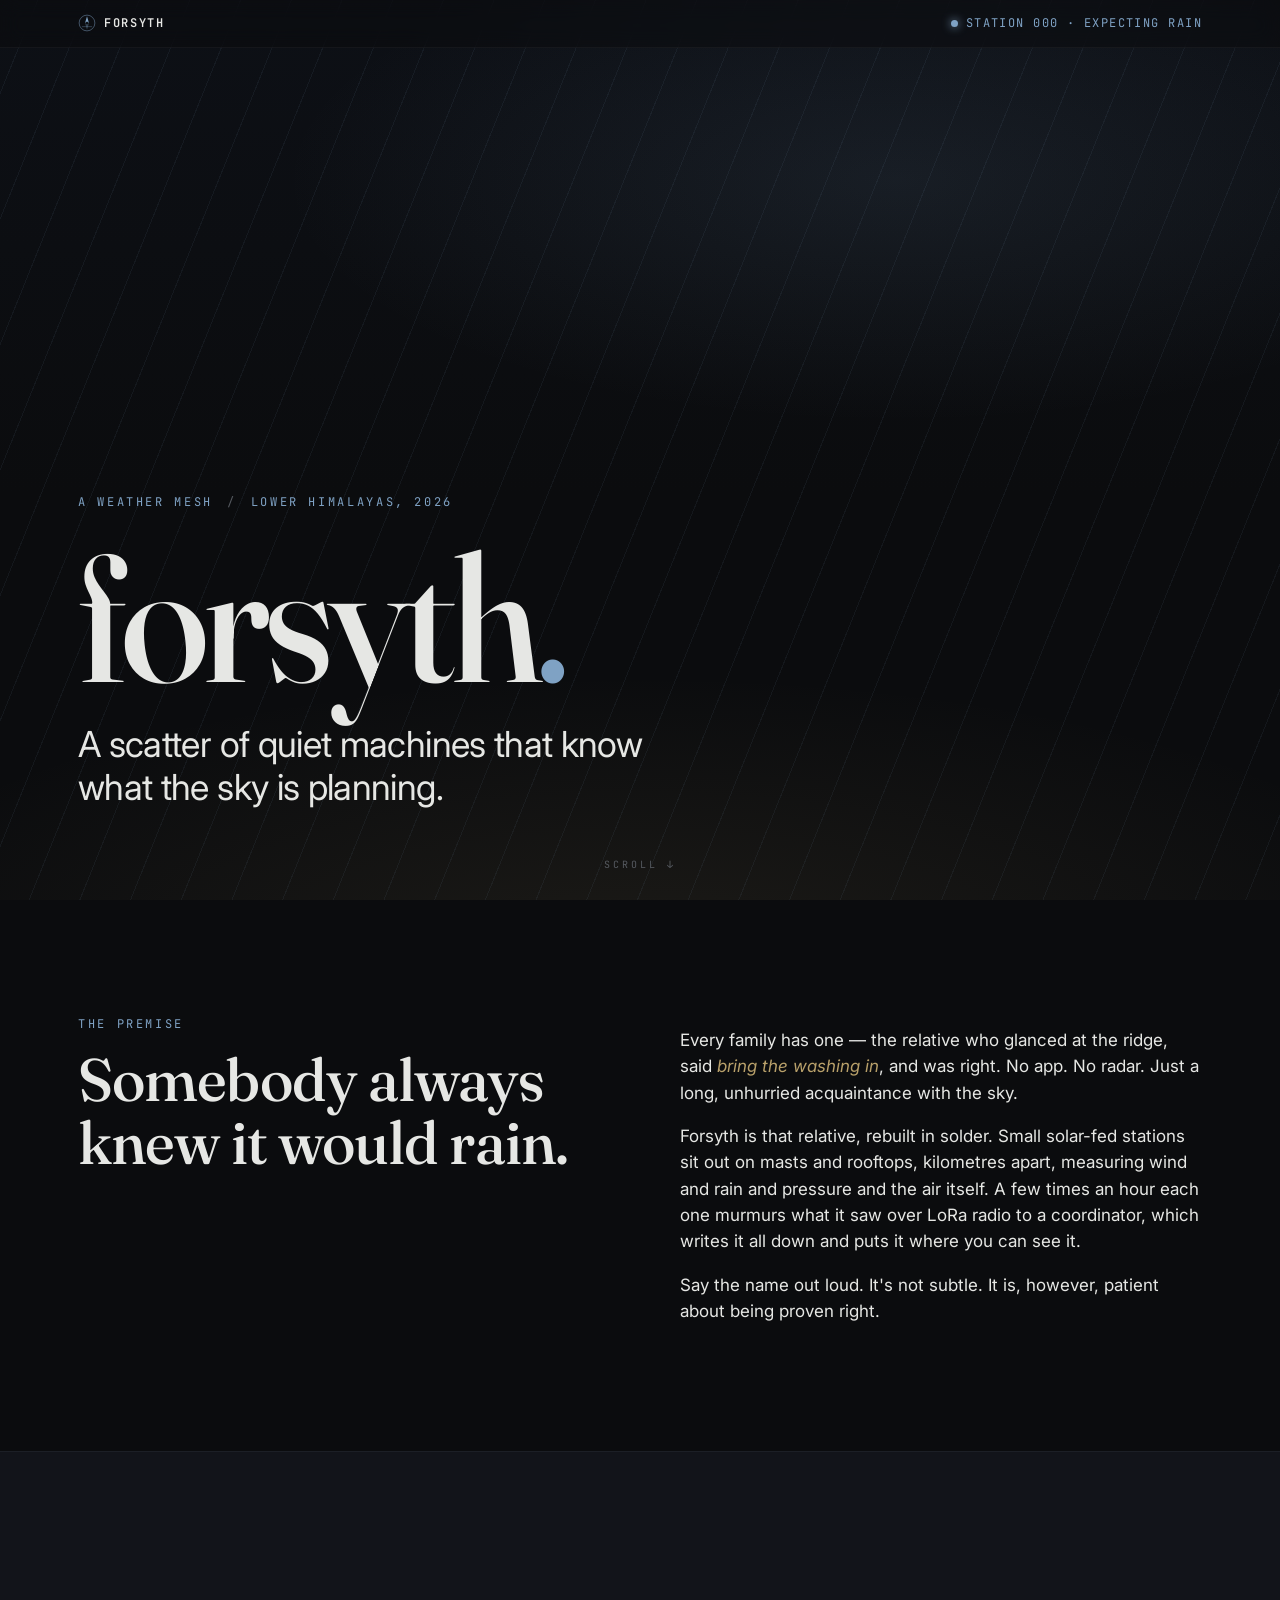
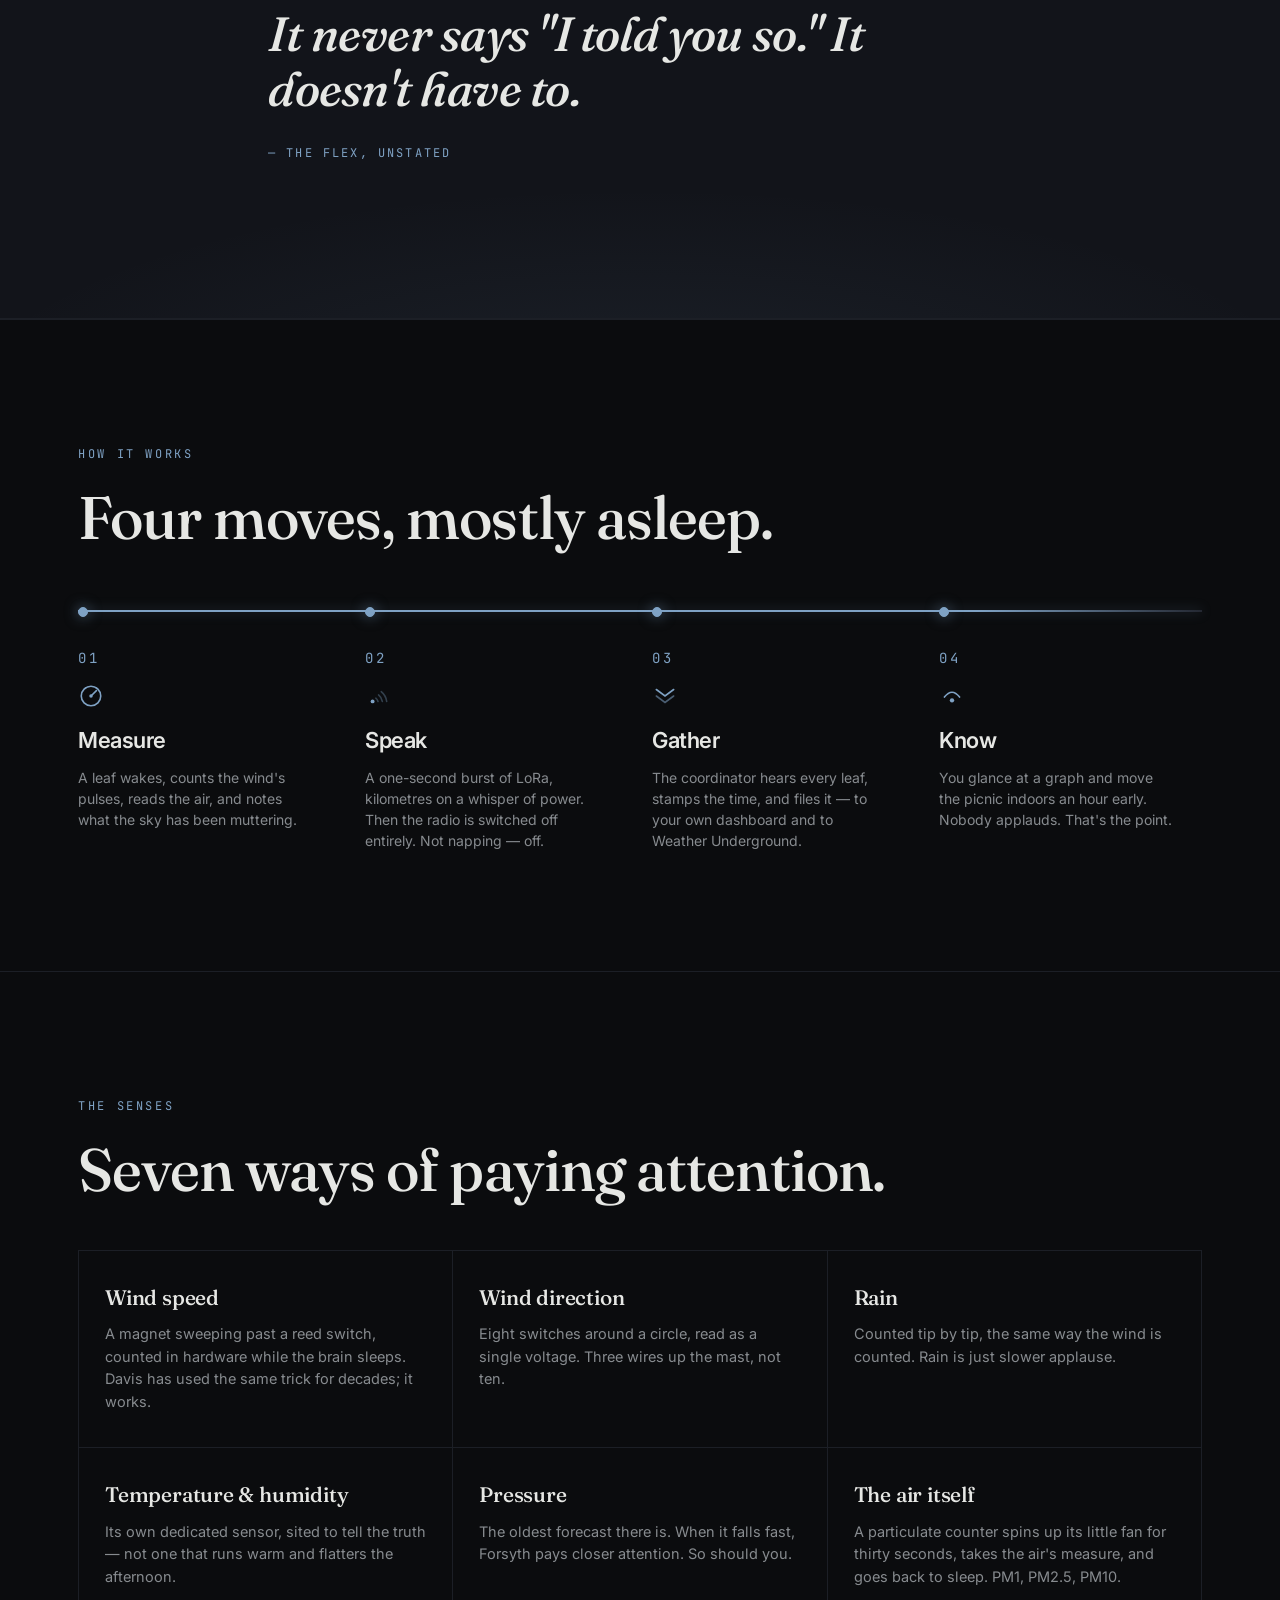
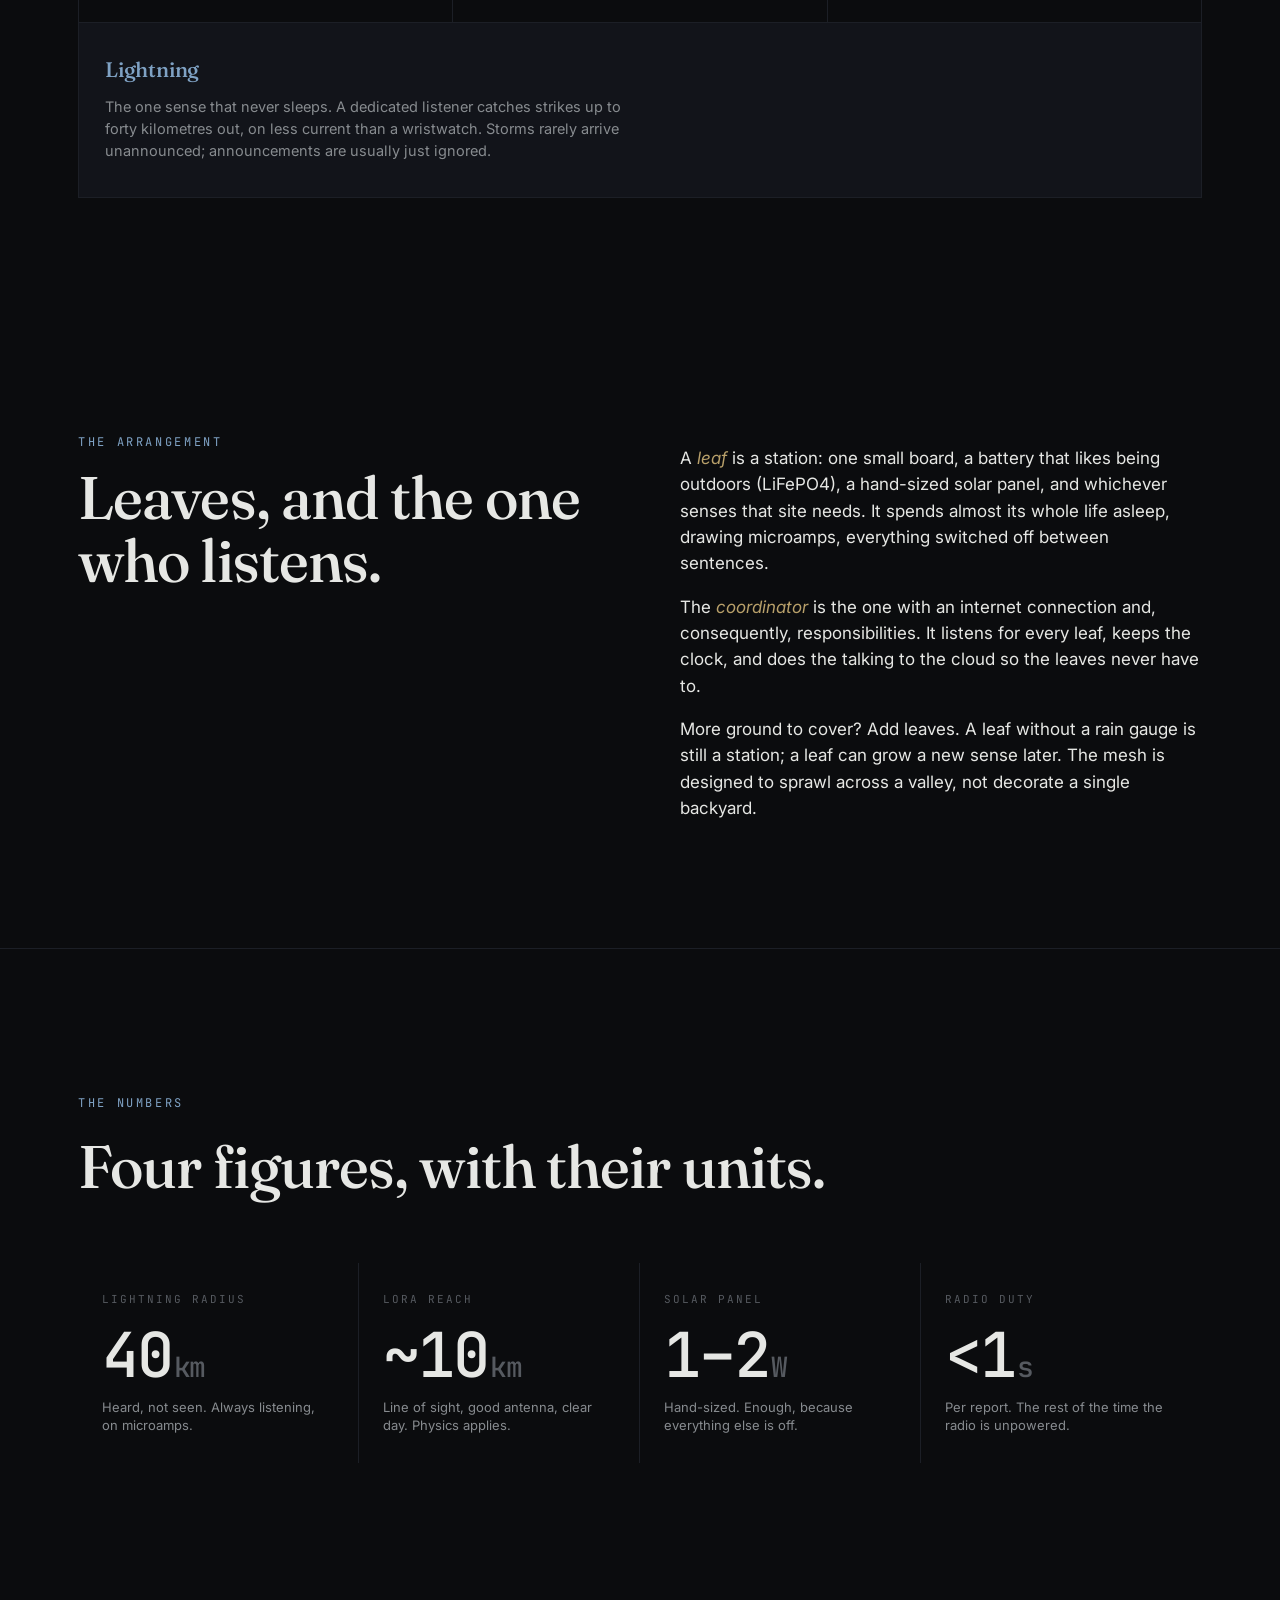
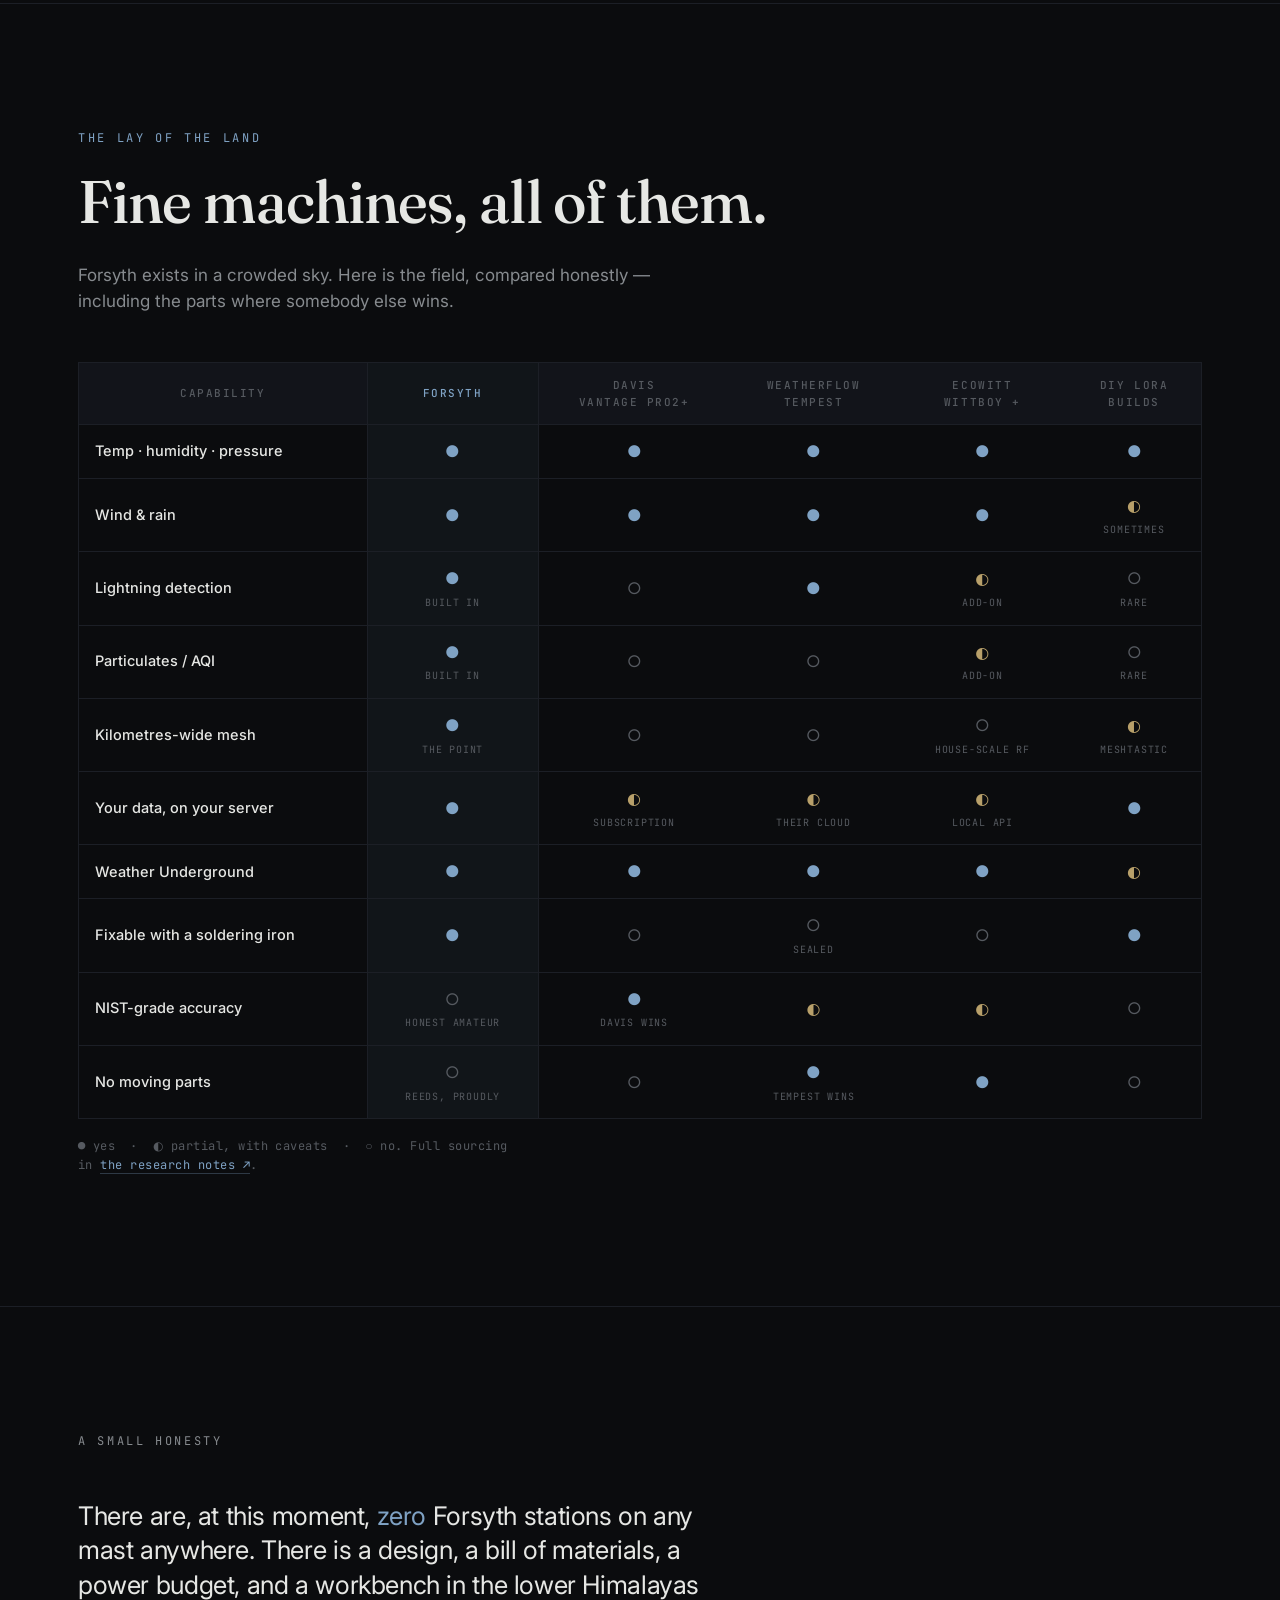
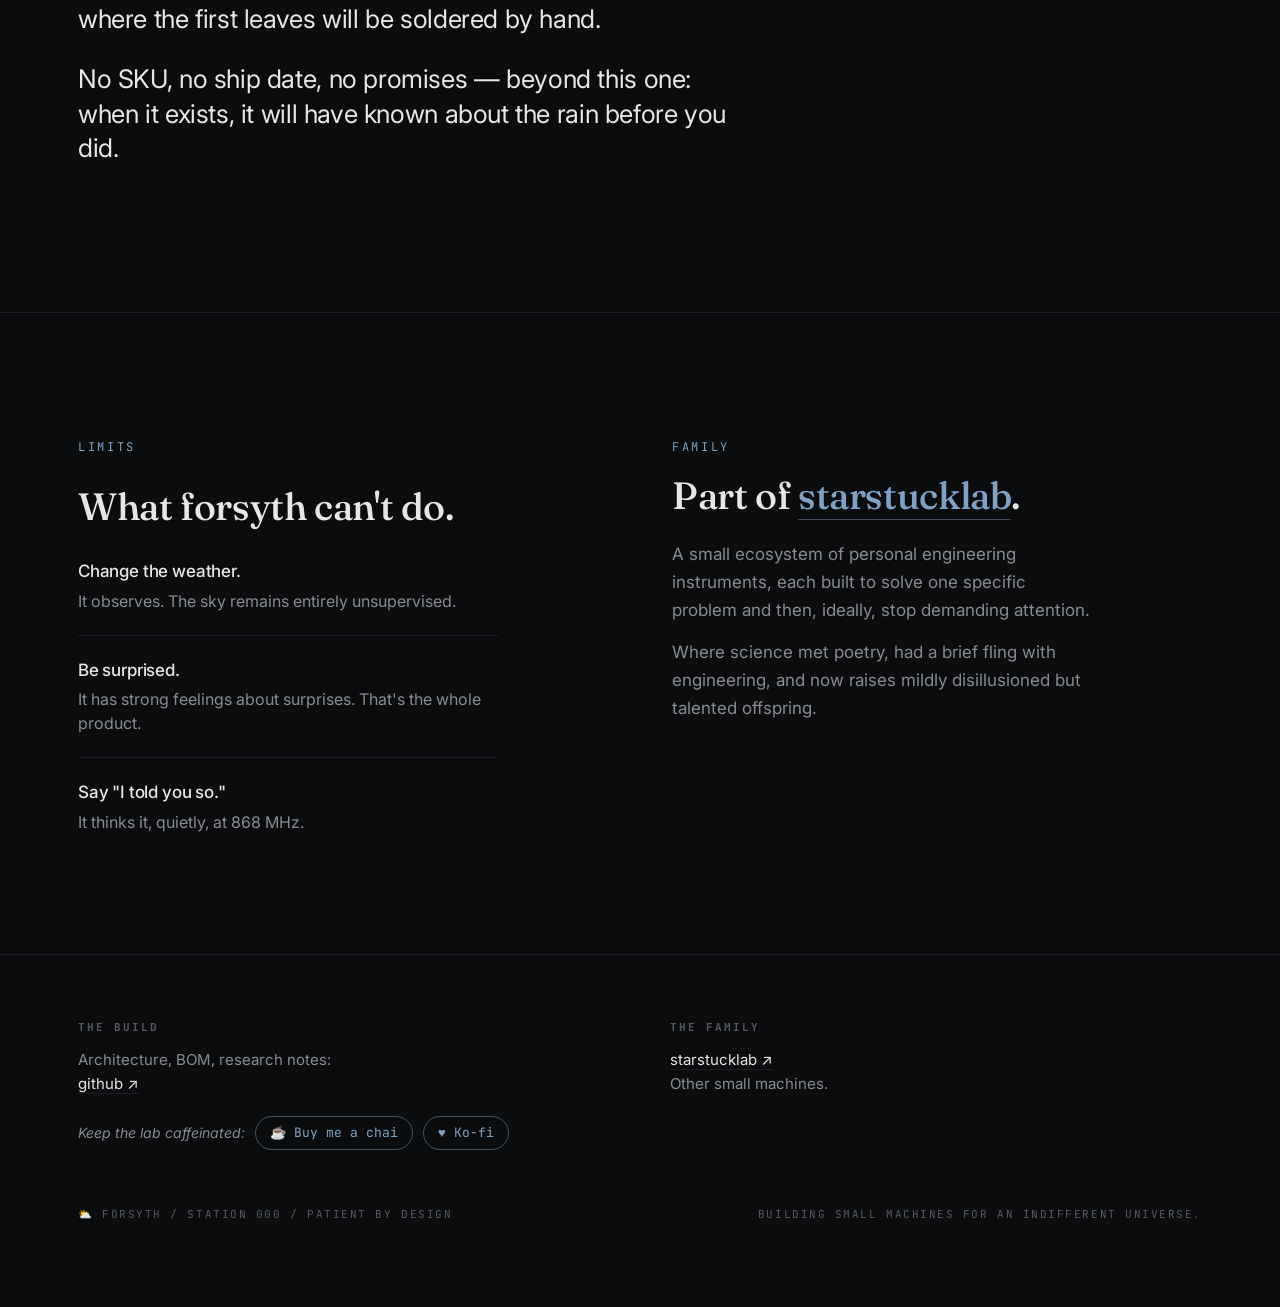
==== site/index.html @ 6b503db5 "Forsyth v0: site, market research, and hardware planning docs - /site: static landing page in the la" ====
<!DOCTYPE html>
<html lang="en">
<head>
  <meta charset="UTF-8" />
  <meta name="viewport" content="width=device-width, initial-scale=1.0" />
  <title>forsyth — it knew it would rain</title>
  <meta name="description" content="A solar-powered mesh of small weather stations — wind, rain, pressure, air, lightning — that talk over LoRa and tell you what the sky is planning. A starstucklab project." />
  <meta property="og:title" content="forsyth" />
  <meta property="og:description" content="A scatter of quiet machines that know what the sky is planning. A starstucklab project." />
  <meta property="og:type" content="website" />
  <meta name="theme-color" content="#0b0c0e" />

  <link rel="preconnect" href="https://fonts.googleapis.com">
  <link rel="preconnect" href="https://fonts.gstatic.com" crossorigin>
  <link href="https://fonts.googleapis.com/css2?family=Fraunces:opsz,wght@9..144,400;9..144,500;9..144,600&family=Inter:wght@400;500;600&family=JetBrains+Mono:wght@400;500&display=swap" rel="stylesheet">
  <link rel="stylesheet" href="assets/kit/tokens.css" />
  <link rel="stylesheet" href="assets/kit/base.css" />
  <link rel="stylesheet" href="styles.css" />
  <link rel="icon" type="image/svg+xml" href="assets/mark.svg" />
</head>
<body>

<!-- ============ TOP BAR ============ -->
<header class="topbar">
  <div class="topbar-inner">
    <a href="#" class="brand">
      <img src="assets/mark.svg" alt="" aria-hidden="true" />
      forsyth
    </a>
    <span class="status">
      <span class="dot"></span>
      <span class="status-text">Station 000 · Expecting rain</span>
    </span>
  </div>
</header>

<div class="page">

<!-- ============ HERO ============ -->
<section class="hero">
  <div class="rain" aria-hidden="true"></div>
  <div class="hero-inner">
    <div class="hero-eyebrow">
      <span>A weather mesh</span>
      <span class="sep">/</span>
      <span>Lower Himalayas, 2026</span>
    </div>
    <h1>forsyth<span class="tail">.</span></h1>
    <p class="hero-tag">A scatter of quiet machines that know what the sky is planning.</p>
  </div>
  <div class="hero-scroll">scroll ↓</div>
</section>


<!-- ============ THE PREMISE ============ -->
<section class="text" id="premise">
  <div class="wrap">
    <div class="cols-two">
      <div>
        <span class="kicker">The premise</span>
        <h2 class="headline">Somebody always knew it would rain.</h2>
      </div>
      <div class="prose">
        <p>
          Every family has one — the relative who glanced at the ridge, said
          <em>bring the washing in</em>, and was right. No app. No radar.
          Just a long, unhurried acquaintance with the sky.
        </p>
        <p>
          Forsyth is that relative, rebuilt in solder. Small solar-fed stations
          sit out on masts and rooftops, kilometres apart, measuring wind and
          rain and pressure and the air itself. A few times an hour each one
          murmurs what it saw over LoRa radio to a coordinator, which writes it
          all down and puts it where you can see it.
        </p>
        <p>
          Say the name out loud. It's not subtle. It is, however, patient
          about being proven right.
        </p>
      </div>
    </div>
  </div>
</section>


<!-- ============ MOOD BAND ============ -->
<section class="band mood">
  <div class="band-inner">
    <p class="band-quote">
      It never says "I told you so." It doesn't have to.
    </p>
    <span class="band-attribution">— the flex, unstated</span>
  </div>
</section>


<!-- ============ HOW IT WORKS ============ -->
<section class="timeline-section">
  <div class="wrap">
    <span class="kicker">How it works</span>
    <h2 class="headline">Four moves, mostly asleep.</h2>

    <div class="timeline" aria-label="How forsyth works, in four steps">
      <div class="timeline-track" aria-hidden="true"></div>
      <ol class="timeline-steps">
        <li class="timeline-step">
          <span class="num">01</span>
          <span class="dot" aria-hidden="true"></span>
          <svg class="step-icon icon-measure" viewBox="0 0 24 24" aria-hidden="true">
            <circle cx="12" cy="12" r="9" fill="none"/>
            <line class="needle" x1="12" y1="12" x2="17" y2="7"/>
            <circle cx="12" cy="12" r="1.6"/>
          </svg>
          <h3>Measure</h3>
          <p>A leaf wakes, counts the wind's pulses, reads the air, and notes what the sky has been muttering.</p>
        </li>
        <li class="timeline-step">
          <span class="num">02</span>
          <span class="dot" aria-hidden="true"></span>
          <svg class="step-icon icon-speak" viewBox="0 0 24 24" aria-hidden="true">
            <circle cx="7" cy="17" r="1.8"/>
            <path class="wave" d="M10 14 A6 6 0 0 1 12 17" fill="none"/>
            <path class="wave" d="M12.5 11 A10 10 0 0 1 16 17" fill="none"/>
            <path class="wave" d="M15 8 A14 14 0 0 1 20 17" fill="none"/>
          </svg>
          <h3>Speak</h3>
          <p>A one-second burst of LoRa, kilometres on a whisper of power. Then the radio is switched off entirely. Not napping — off.</p>
        </li>
        <li class="timeline-step">
          <span class="num">03</span>
          <span class="dot" aria-hidden="true"></span>
          <svg class="step-icon icon-gather" viewBox="0 0 24 24" aria-hidden="true">
            <path d="M4 6 L12 12 L20 6" fill="none"/>
            <path d="M4 12 L12 18 L20 12" fill="none" opacity="0.55"/>
          </svg>
          <h3>Gather</h3>
          <p>The coordinator hears every leaf, stamps the time, and files it — to your own dashboard and to Weather&nbsp;Underground.</p>
        </li>
        <li class="timeline-step">
          <span class="num">04</span>
          <span class="dot" aria-hidden="true"></span>
          <svg class="step-icon icon-know" viewBox="0 0 24 24" aria-hidden="true">
            <path d="M5 13 Q12 4 19 13" fill="none"/>
            <circle cx="12" cy="16" r="2"/>
          </svg>
          <h3>Know</h3>
          <p>You glance at a graph and move the picnic indoors an hour early. Nobody applauds. That's the point.</p>
        </li>
      </ol>
    </div>
  </div>
</section>


<!-- ============ THE SENSES ============ -->
<section class="senses">
  <div class="wrap">
    <span class="kicker">The senses</span>
    <h2 class="headline">Seven ways of paying attention.</h2>
    <ul class="senses-grid">
      <li>
        <h3>Wind speed</h3>
        <p>A magnet sweeping past a reed switch, counted in hardware while the brain sleeps. Davis has used the same trick for decades; it works.</p>
      </li>
      <li>
        <h3>Wind direction</h3>
        <p>Eight switches around a circle, read as a single voltage. Three wires up the mast, not ten.</p>
      </li>
      <li>
        <h3>Rain</h3>
        <p>Counted tip by tip, the same way the wind is counted. Rain is just slower applause.</p>
      </li>
      <li>
        <h3>Temperature &amp; humidity</h3>
        <p>Its own dedicated sensor, sited to tell the truth — not one that runs warm and flatters the afternoon.</p>
      </li>
      <li>
        <h3>Pressure</h3>
        <p>The oldest forecast there is. When it falls fast, Forsyth pays closer attention. So should you.</p>
      </li>
      <li>
        <h3>The air itself</h3>
        <p>A particulate counter spins up its little fan for thirty seconds, takes the air's measure, and goes back to sleep. PM1, PM2.5, PM10.</p>
      </li>
      <li class="wide">
        <h3>Lightning</h3>
        <p>The one sense that never sleeps. A dedicated listener catches strikes up to forty kilometres out, on less current than a wristwatch. Storms rarely arrive unannounced; announcements are usually just ignored.</p>
      </li>
    </ul>
  </div>
</section>


<!-- ============ THE ARRANGEMENT ============ -->
<section class="text arrangement">
  <div class="wrap">
    <div class="cols-two">
      <div>
        <span class="kicker">The arrangement</span>
        <h2 class="headline">Leaves, and the one who listens.</h2>
      </div>
      <div class="prose">
        <p>
          A <em>leaf</em> is a station: one small board, a battery that likes
          being outdoors (LiFePO4), a hand-sized solar panel, and whichever
          senses that site needs. It spends almost its whole life asleep,
          drawing microamps, everything switched off between sentences.
        </p>
        <p>
          The <em>coordinator</em> is the one with an internet connection and,
          consequently, responsibilities. It listens for every leaf, keeps the
          clock, and does the talking to the cloud so the leaves never have to.
        </p>
        <p>
          More ground to cover? Add leaves. A leaf without a rain gauge is
          still a station; a leaf can grow a new sense later. The mesh is
          designed to sprawl across a valley, not decorate a single backyard.
        </p>
      </div>
    </div>
  </div>
</section>


<!-- ============ THE NUMBERS ============ -->
<section class="numbers">
  <div class="wrap">
    <span class="kicker">The numbers</span>
    <h2 class="headline" style="margin-bottom:64px;">Four figures, with their units.</h2>
    <div class="numbers-grid">
      <div>
        <div class="label">Lightning radius</div>
        <div class="big">40<span class="u">km</span></div>
        <div class="sub">Heard, not seen. Always listening, on microamps.</div>
      </div>
      <div>
        <div class="label">LoRa reach</div>
        <div class="big">~10<span class="u">km</span></div>
        <div class="sub">Line of sight, good antenna, clear day. Physics applies.</div>
      </div>
      <div>
        <div class="label">Solar panel</div>
        <div class="big">1–2<span class="u">W</span></div>
        <div class="sub">Hand-sized. Enough, because everything else is off.</div>
      </div>
      <div>
        <div class="label">Radio duty</div>
        <div class="big">&lt;1<span class="u">s</span></div>
        <div class="sub">Per report. The rest of the time the radio is unpowered.</div>
      </div>
    </div>
  </div>
</section>


<!-- ============ THE LAY OF THE LAND ============ -->
<section class="compare">
  <div class="wrap">
    <span class="kicker">The lay of the land</span>
    <h2 class="headline">Fine machines, all of them.</h2>
    <p class="compare-lead">
      Forsyth exists in a crowded sky. Here is the field, compared honestly —
      including the parts where somebody else wins.
    </p>
    <div class="table-scroll">
      <table class="compare-table">
        <thead>
          <tr>
            <th scope="col">Capability</th>
            <th scope="col" class="us">Forsyth</th>
            <th scope="col">Davis<br>Vantage&nbsp;Pro2+</th>
            <th scope="col">WeatherFlow<br>Tempest</th>
            <th scope="col">Ecowitt<br>Wittboy&nbsp;+</th>
            <th scope="col">DIY LoRa<br>builds</th>
          </tr>
        </thead>
        <tbody>
          <tr>
            <th scope="row">Temp · humidity · pressure</th>
            <td class="us"><span class="y">●</span></td>
            <td><span class="y">●</span></td>
            <td><span class="y">●</span></td>
            <td><span class="y">●</span></td>
            <td><span class="y">●</span></td>
          </tr>
          <tr>
            <th scope="row">Wind &amp; rain</th>
            <td class="us"><span class="y">●</span></td>
            <td><span class="y">●</span></td>
            <td><span class="y">●</span></td>
            <td><span class="y">●</span></td>
            <td><span class="m">◐</span><span class="note">sometimes</span></td>
          </tr>
          <tr>
            <th scope="row">Lightning detection</th>
            <td class="us"><span class="y">●</span><span class="note">built in</span></td>
            <td><span class="n">○</span></td>
            <td><span class="y">●</span></td>
            <td><span class="m">◐</span><span class="note">add-on</span></td>
            <td><span class="n">○</span><span class="note">rare</span></td>
          </tr>
          <tr>
            <th scope="row">Particulates / AQI</th>
            <td class="us"><span class="y">●</span><span class="note">built in</span></td>
            <td><span class="n">○</span></td>
            <td><span class="n">○</span></td>
            <td><span class="m">◐</span><span class="note">add-on</span></td>
            <td><span class="n">○</span><span class="note">rare</span></td>
          </tr>
          <tr>
            <th scope="row">Kilometres-wide mesh</th>
            <td class="us"><span class="y">●</span><span class="note">the point</span></td>
            <td><span class="n">○</span></td>
            <td><span class="n">○</span></td>
            <td><span class="n">○</span><span class="note">house-scale RF</span></td>
            <td><span class="m">◐</span><span class="note">Meshtastic</span></td>
          </tr>
          <tr>
            <th scope="row">Your data, on your server</th>
            <td class="us"><span class="y">●</span></td>
            <td><span class="m">◐</span><span class="note">subscription</span></td>
            <td><span class="m">◐</span><span class="note">their cloud</span></td>
            <td><span class="m">◐</span><span class="note">local API</span></td>
            <td><span class="y">●</span></td>
          </tr>
          <tr>
            <th scope="row">Weather Underground</th>
            <td class="us"><span class="y">●</span></td>
            <td><span class="y">●</span></td>
            <td><span class="y">●</span></td>
            <td><span class="y">●</span></td>
            <td><span class="m">◐</span></td>
          </tr>
          <tr>
            <th scope="row">Fixable with a soldering iron</th>
            <td class="us"><span class="y">●</span></td>
            <td><span class="n">○</span></td>
            <td><span class="n">○</span><span class="note">sealed</span></td>
            <td><span class="n">○</span></td>
            <td><span class="y">●</span></td>
          </tr>
          <tr>
            <th scope="row">NIST-grade accuracy</th>
            <td class="us"><span class="n">○</span><span class="note">honest amateur</span></td>
            <td><span class="y">●</span><span class="note">Davis wins</span></td>
            <td><span class="m">◐</span></td>
            <td><span class="m">◐</span></td>
            <td><span class="n">○</span></td>
          </tr>
          <tr>
            <th scope="row">No moving parts</th>
            <td class="us"><span class="n">○</span><span class="note">reeds, proudly</span></td>
            <td><span class="n">○</span></td>
            <td><span class="y">●</span><span class="note">Tempest wins</span></td>
            <td><span class="y">●</span></td>
            <td><span class="n">○</span></td>
          </tr>
        </tbody>
      </table>
    </div>
    <p class="compare-key">● yes &nbsp;·&nbsp; ◐ partial, with caveats &nbsp;·&nbsp; ○ no.
      Full sourcing in <a href="https://github.com/m-anish/forsyth/blob/main/research/competitive-landscape.md">the research notes ↗</a>.</p>
  </div>
</section>


<!-- ============ A SMALL HONESTY ============ -->
<section class="honesty">
  <div class="wrap">
    <span class="kicker">A small honesty</span>
    <div class="prose">
      <p>
        There are, at this moment, <em>zero</em> Forsyth stations on any mast
        anywhere. There is a design, a bill of materials, a power budget, and
        a workbench in the lower Himalayas where the first leaves will be
        soldered by hand.
      </p>
      <p>
        No SKU, no ship date, no promises — beyond this one: when it exists,
        it will have known about the rain before you did.
      </p>
    </div>
  </div>
</section>


<!-- ============ LIMITS + FAMILY ============ -->
<section class="provenance">
  <div class="wrap">
    <div class="cols-two">
      <div>
        <span class="kicker">Limits</span>
        <h2>What forsyth can't do.</h2>
        <ul class="cant-list">
          <li>
            <strong>Change the weather.</strong>
            It observes. The sky remains entirely unsupervised.
          </li>
          <li>
            <strong>Be surprised.</strong>
            It has strong feelings about surprises. That's the whole product.
          </li>
          <li>
            <strong>Say "I told you so."</strong>
            It thinks it, quietly, at 868&nbsp;MHz.
          </li>
        </ul>
      </div>
      <div class="sl-family">
        <span class="sl-kicker">Family</span>
        <h2>Part of <a class="sl-link" href="https://starstucklab.com">starstucklab</a>.</h2>
        <p>A small ecosystem of personal engineering instruments, each built to solve one specific problem and then, ideally, stop demanding attention.</p>
        <p>Where science met poetry, had a brief fling with engineering, and now raises mildly disillusioned but talented offspring.</p>
      </div>
    </div>
  </div>
</section>


<!-- ============ FOOTER ============ -->
<footer class="sl-footer">
  <div class="sl-wrap">
    <div class="sl-footer-cols">
      <div>
        <h4>The build</h4>
        <p>Architecture, BOM, research notes:<br><a href="https://github.com/m-anish/forsyth">github&nbsp;↗</a></p>
      </div>
      <div>
        <h4>The family</h4>
        <p><a href="https://starstucklab.com">starstucklab&nbsp;↗</a><br>Other small machines.</p>
      </div>
    </div>
    <div class="sl-support">
      <span class="sl-support-note">Keep the lab caffeinated:</span>
      <a href="https://buymeachai.ezee.li/anishmg" target="_blank" rel="noopener">☕ Buy me a chai</a>
      <a href="https://ko-fi.com/P5P7BMO10" target="_blank" rel="noopener">♥ Ko-fi</a>
    </div>
    <div class="sl-signoff">
      <span>⛅ Forsyth / Station 000 / Patient by design</span>
      <span>Building small machines for an indifferent universe.</span>
    </div>
  </div>
</footer>

</div><!-- /.page -->

<script>
(function() {
  'use strict';
  // timeline: light up sequentially when in view (same pattern as jigawatt)
  const tlObs = new IntersectionObserver(function(entries) {
    entries.forEach(function(e) {
      if (e.isIntersecting) {
        e.target.classList.add('in-view');
        tlObs.unobserve(e.target);
      }
    });
  }, { threshold: 0.5 });
  document.querySelectorAll('.timeline').forEach(function(el) { tlObs.observe(el); });

  // status line: a slow rotation of quiet observations
  const status = document.querySelector('.status-text');
  if (!status) return;
  const moods = [
    'Station 000 · Expecting rain',
    'Station 000 · Pressure falling',
    'Station 000 · Smelling ozone',
    'Station 000 · Unhurried',
    'Station 000 · Right again'
  ];
  let i = 0;
  setInterval(function() {
    i = (i + 1) % moods.length;
    status.textContent = moods[i];
  }, 9000);
})();
</script>

</body>
</html>
---- site/assets/kit/tokens.css ----
/* ==========================================================================
   STARSTUCK LAB KIT — THEME TOKEN CONTRACT (defaults)
   --------------------------------------------------------------------------
   The ~12 variables every spoke may override. base.css consumes ONLY these
   tokens — never raw colors or font names. A spoke sets its own values in its
   stylesheet (loaded AFTER this file), and base.css picks them up.

   These defaults are the neutral "lab" look (starlight gold on near-black), so
   an un-themed spoke still reads as Starstuck Lab.
   ========================================================================== */
:root {
  /* ── Surfaces ── */
  --sl-bg:        #0b0b0d;   /* page background */
  --sl-surface:   #131316;   /* elevated surface / card */
  --sl-border:    #1f1f23;   /* subtle rule / border */

  /* ── Text ── */
  --sl-text:      #e8e6e1;   /* primary body text */
  --sl-text-dim:  #8a8780;   /* secondary */
  --sl-text-mute: #5a5854;   /* tertiary / labels */

  /* ── Accents ── */
  --sl-accent:    #c9b97a;   /* primary — links, kickers, active */
  --sl-accent-2:  #6ec1e4;   /* secondary — occasional UI */

  /* ── Type ── */
  --sl-font-display: 'Playfair Display', Georgia, 'Times New Roman', serif;
  --sl-font-body:    system-ui, -apple-system, 'Segoe UI', sans-serif;
  --sl-font-mono:    'JetBrains Mono', ui-monospace, Menlo, monospace;

  /* ── Layout ── */
  --sl-maxw:      1180px;    /* container max-width */
}
---- site/assets/kit/base.css ----
/* ==========================================================================
   STARSTUCK LAB KIT — SHARED PRIMITIVES + PARTIALS
   --------------------------------------------------------------------------
   Consumes the --sl-* token contract (see tokens.css). Never hardcodes brand
   colors or fonts; every value resolves through a token (with a safe fallback).

   Phase 1 scope — the high-value / low-risk shared pieces only:
     · .sl-wrap     container
     · .sl-kicker   eyebrow/label
     · .sl-link     accent link
     · .sl-family   "Part of starstucklab" band
     · .sl-footer   build + family columns + signoff

   Per-spoke identity (hero, topbar, band quote, motion gimmicks) is
   intentionally NOT here — keep that in each spoke's own stylesheet.
   ========================================================================== */

/* ── Container ── */
.sl-wrap {
  width: 100%;
  max-width: var(--sl-maxw, 1180px);
  margin-inline: auto;
  padding-inline: 28px;
}

/* ── Eyebrow / kicker — mono, accent, wide tracking ── */
.sl-kicker {
  display: inline-block;
  font-family: var(--sl-font-mono, ui-monospace, Menlo, monospace);
  font-size: 12px;
  letter-spacing: 0.22em;
  text-transform: uppercase;
  color: var(--sl-accent, #c9b97a);
  margin: 0 0 18px;
}

/* ── Accent link ── */
.sl-link {
  color: var(--sl-accent, #c9b97a);
  text-decoration: none;
  border-bottom: 1px solid color-mix(in srgb, var(--sl-accent, #c9b97a) 40%, transparent);
  transition: border-color 0.2s ease, color 0.2s ease;
}
.sl-link:hover { border-bottom-color: var(--sl-accent, #c9b97a); }

/* ── Family band: "Part of starstucklab" ── */
.sl-family h2,
.sl-family h3 {
  font-family: var(--sl-font-display, Georgia, serif);
  font-weight: 600;
  font-size: clamp(26px, 3.4vw, 38px);
  line-height: 1.15;
  color: var(--sl-text, #e8e6e1);
  margin: 0 0 18px;
}
.sl-family p {
  font-family: var(--sl-font-body, system-ui, sans-serif);
  font-size: 17px;
  line-height: 1.65;
  color: var(--sl-text-dim, #8a8780);
  margin: 0 0 14px;
  max-width: 46ch;
}

/* ── Footer: build + family columns + signoff ── */
.sl-footer {
  border-top: 1px solid var(--sl-border, #1f1f23);
  padding: 64px 0 84px;
}
.sl-footer-cols {
  display: grid;
  grid-template-columns: repeat(2, 1fr);
  gap: 60px;
}
.sl-footer h4 {
  font-family: var(--sl-font-mono, ui-monospace, Menlo, monospace);
  font-size: 11px;
  letter-spacing: 0.18em;
  text-transform: uppercase;
  color: var(--sl-text-mute, #5a5854);
  margin: 0 0 12px;
}
.sl-footer p {
  font-family: var(--sl-font-body, system-ui, sans-serif);
  font-size: 15px;
  line-height: 1.6;
  color: var(--sl-text-dim, #8a8780);
  margin: 0;
}
.sl-footer a {
  color: var(--sl-text, #e8e6e1);
  text-decoration: none;
  border-bottom: 1px solid var(--sl-border, #1f1f23);
  transition: border-color 0.2s ease, color 0.2s ease;
}
.sl-footer a:hover {
  border-bottom-color: var(--sl-accent, #c9b97a);
  color: var(--sl-accent, #c9b97a);
}

.sl-signoff {
  display: flex;
  justify-content: space-between;
  flex-wrap: wrap;
  gap: 12px;
  margin-top: 56px;
  font-family: var(--sl-font-mono, ui-monospace, Menlo, monospace);
  font-size: 11px;
  letter-spacing: 0.14em;
  text-transform: uppercase;
  color: var(--sl-text-mute, #5a5854);
}

@media (max-width: 800px) {
  .sl-footer-cols { grid-template-columns: 1fr; gap: 36px; }
}

/* ── Support / donate ── house-styled pills, tinted with the spoke's accent ── */
.sl-support {
  display: flex;
  align-items: center;
  flex-wrap: wrap;
  gap: 10px;
  margin: var(--space-5, 1.25rem) 0;
}

.sl-support-note {
  font-family: var(--sl-font-body, system-ui, sans-serif);
  font-size: 14px;
  font-style: italic;
  color: var(--sl-text-dim, #8a8780);
}

.sl-support a {
  display: inline-flex;
  align-items: center;
  gap: 5px;
  padding: 6px 14px;
  border: 1px solid color-mix(in srgb, var(--sl-accent, #c9b97a) 45%, transparent);
  border-radius: 9999px;
  font-family: var(--sl-font-mono, ui-monospace, Menlo, monospace);
  font-size: 13px;
  color: var(--sl-accent, #c9b97a);
  text-decoration: none;
  transition: background 0.18s ease, color 0.18s ease, border-color 0.18s ease;
}

.sl-support a:hover {
  background: var(--sl-accent, #c9b97a);
  color: #0c0c0e;
  border-color: var(--sl-accent, #c9b97a);
}
---- site/styles.css ----
/* Starstuck Lab kit — forsyth theme overrides */
:root {
  --sl-bg:        #0b0c0e;
  --sl-surface:   #12141a;
  --sl-border:    #1c1f26;
  --sl-text:      #e6e7e4;
  --sl-text-dim:  #878b8f;
  --sl-text-mute: #565a60;
  --sl-accent:    #7fa2c4;
  --sl-accent-2:  #b8a06a;
  --sl-font-display: 'Fraunces', Georgia, 'Times New Roman', serif;
  --sl-font-body:    'Inter', system-ui, -apple-system, sans-serif;
  --sl-font-mono:    'JetBrains Mono', ui-monospace, Menlo, monospace;
  --sl-maxw:      1180px;
}

/* ============================================================
   forsyth / station 000
   marketing site — barometer brass meets rain on a tin roof
   ============================================================ */

:root {
  --bg:        #0b0c0e;
  --bg-elev:   #12141a;
  --bg-card:   #14171d;
  --text:      #e6e7e4;
  --text-dim:  #878b8f;
  --text-mute: #565a60;
  --accent:    #7fa2c4;   /* rain-slate blue */
  --accent-2:  #b8a06a;   /* old barometer brass */
  --border:    #242832;
  --border-2:  #1c1f26;

  --mono: 'JetBrains Mono', 'SFMono-Regular', ui-monospace, Menlo, monospace;
  --sans: 'Inter', -apple-system, BlinkMacSystemFont, 'Segoe UI', system-ui, sans-serif;
  --serif: 'Fraunces', Georgia, 'Times New Roman', serif;

  --maxw: 1180px;
}

* { box-sizing: border-box; }

html, body {
  margin: 0;
  padding: 0;
  background: var(--bg);
  color: var(--text);
  font-family: var(--sans);
  font-size: 16px;
  line-height: 1.55;
  -webkit-font-smoothing: antialiased;
  -moz-osx-font-smoothing: grayscale;
}

a {
  color: var(--accent);
  text-decoration: none;
  border-bottom: 1px solid rgba(127,162,196,0.3);
  transition: border-color 120ms ease, color 120ms ease;
}
a:hover { border-color: var(--accent); }
h1 a, h2 a, h3 a { border-bottom: none; }
h1 a:hover, h2 a:hover, h3 a:hover { border-bottom: none; opacity: 0.8; }

::selection { background: var(--accent); color: #0b0c0e; }

/* ---------- layout ---------- */

.wrap {
  max-width: var(--maxw);
  margin: 0 auto;
  padding: 0 28px;
  position: relative;
}

section.text { padding: 110px 0; }

p { color: var(--text); max-width: 64ch; }

.kicker {
  font-family: var(--mono);
  font-size: 12px;
  letter-spacing: 0.22em;
  color: var(--accent);
  text-transform: uppercase;
  margin-bottom: 22px;
  display: inline-block;
}

h2.headline {
  font-family: var(--serif);
  font-size: clamp(34px, 5vw, 60px);
  letter-spacing: -0.015em;
  font-weight: 500;
  margin: 0 0 28px;
  line-height: 1.06;
  max-width: 22ch;
}

/* ---------- top bar ---------- */

.topbar {
  position: fixed;
  top: 0; left: 0; right: 0;
  z-index: 20;
  backdrop-filter: blur(10px) saturate(120%);
  -webkit-backdrop-filter: blur(10px) saturate(120%);
  background: rgba(11,12,14,0.55);
  border-bottom: 1px solid rgba(255,255,255,0.04);
}
.topbar-inner {
  max-width: var(--maxw);
  margin: 0 auto;
  padding: 14px 28px;
  display: flex;
  align-items: center;
  gap: 22px;
  font-family: var(--mono);
  font-size: 12px;
  letter-spacing: 0.12em;
  text-transform: uppercase;
  color: var(--text-dim);
}
.topbar .brand {
  display: inline-flex;
  align-items: center;
  gap: 8px;
  color: var(--text);
  font-weight: 600;
  letter-spacing: 0.14em;
  border: none;
}
.topbar .brand img { height: 18px; width: auto; }
.topbar .status {
  margin-left: auto;
  display: inline-flex;
  align-items: center;
  gap: 8px;
}
.topbar .status-text { color: var(--accent); }
.topbar .status .dot {
  width: 7px; height: 7px; border-radius: 50%;
  background: var(--accent);
  box-shadow: 0 0 10px var(--accent);
  animation: pulse 4.5s ease-in-out infinite; /* slower than jigawatt; forsyth is calm */
}
@keyframes pulse {
  0%, 100% { opacity: 1; }
  50%      { opacity: 0.35; }
}

/* ---------- hero (no photography yet — sky built from CSS) ---------- */

.hero {
  position: relative;
  min-height: 100vh;
  width: 100%;
  background:
    radial-gradient(ellipse 120% 60% at 50% 108%, rgba(184,160,106,0.10) 0%, transparent 55%),
    radial-gradient(ellipse 80% 45% at 70% 20%, rgba(127,162,196,0.10) 0%, transparent 60%),
    linear-gradient(180deg, #0d1016 0%, #0b0c0e 55%, #0b0c0e 100%);
  display: flex;
  align-items: flex-end;
  overflow: hidden;
}

/* fine slanted drizzle, barely there */
.hero .rain {
  position: absolute;
  inset: -10% -10%;
  pointer-events: none;
  background: repeating-linear-gradient(
    112deg,
    transparent 0px,
    transparent 46px,
    rgba(127,162,196,0.075) 46px,
    rgba(127,162,196,0.075) 47px
  );
  animation: drizzle 26s linear infinite;
}
@keyframes drizzle {
  from { transform: translate3d(0, -48px, 0); }
  to   { transform: translate3d(-120px, 48px, 0); }
}
@media (prefers-reduced-motion: reduce) {
  .hero .rain { animation: none; }
}

.hero-inner {
  max-width: var(--maxw);
  margin: 0 auto;
  padding: 0 28px 90px;
  width: 100%;
  position: relative;
  z-index: 2;
}

.hero-eyebrow {
  font-family: var(--mono);
  font-size: 12px;
  letter-spacing: 0.22em;
  color: var(--accent);
  text-transform: uppercase;
  margin-bottom: 24px;
  display: flex;
  gap: 14px;
  align-items: center;
  flex-wrap: wrap;
}
.hero-eyebrow .sep { color: var(--text-mute); }

.hero h1 {
  font-family: var(--serif);
  font-size: clamp(72px, 14vw, 190px);
  line-height: 0.92;
  letter-spacing: -0.03em;
  margin: 0 0 22px;
  font-weight: 500;
  color: var(--text);
}
.hero h1 .tail { color: var(--accent); }

.hero-tag {
  font-family: var(--sans);
  font-size: clamp(24px, 2.8vw, 36px);
  font-weight: 400;
  color: var(--text);
  max-width: 28ch;
  letter-spacing: -0.018em;
  line-height: 1.22;
  margin: 0;
}

.hero-scroll {
  position: absolute;
  bottom: 28px;
  left: 50%;
  transform: translateX(-50%);
  font-family: var(--mono);
  font-size: 10px;
  letter-spacing: 0.3em;
  text-transform: uppercase;
  color: var(--text-mute);
  z-index: 2;
}

/* ---------- text sections ---------- */

section.text .kicker { margin-bottom: 14px; }

.cols-two {
  display: grid;
  grid-template-columns: 1fr 1fr;
  gap: 80px;
  align-items: start;
}
@media (max-width: 800px) {
  .cols-two { grid-template-columns: 1fr; gap: 32px; }
}

.prose p { font-size: 17px; color: var(--text); }
.prose p + p { margin-top: 16px; }
.prose em { color: var(--accent-2); font-style: italic; }

/* ---------- mood band ---------- */

.band {
  position: relative;
  width: 100%;
  min-height: 52vh;
  display: flex;
  align-items: center;
}
.band.mood {
  background:
    radial-gradient(ellipse 90% 80% at 50% 120%, rgba(127,162,196,0.09) 0%, transparent 60%),
    var(--bg-elev);
  border-top: 1px solid var(--border-2);
  border-bottom: 1px solid var(--border-2);
}
.band-inner {
  max-width: var(--maxw);
  margin: 0 auto;
  padding: 120px 28px;
  position: relative;
  z-index: 2;
}
.band-quote {
  font-family: var(--serif);
  font-size: clamp(28px, 4vw, 48px);
  letter-spacing: -0.01em;
  line-height: 1.14;
  font-weight: 500;
  font-style: italic;
  max-width: 24ch;
  margin: 0;
  color: var(--text);
}
.band-attribution {
  font-family: var(--mono);
  font-size: 12px;
  letter-spacing: 0.18em;
  text-transform: uppercase;
  color: var(--accent);
  margin-top: 28px;
  display: inline-block;
}

/* ---------- timeline ---------- */

.timeline-section {
  padding: 120px 0;
  border-top: 1px solid var(--border-2);
}
.timeline { margin-top: 60px; position: relative; }
.timeline-track {
  position: relative;
  height: 2px;
  background: var(--border);
  margin-bottom: 28px;
  overflow: visible;
}
.timeline-track::before {
  content: "";
  position: absolute;
  top: 0; left: 0;
  height: 100%;
  width: 0;
  background: linear-gradient(90deg, var(--accent) 0%, var(--accent) 80%, rgba(127,162,196,0) 100%);
  box-shadow: 0 0 12px rgba(127,162,196,0.4);
  transition: width 1.8s cubic-bezier(.22,.61,.36,1);
}
.timeline.in-view .timeline-track::before { width: 100%; }

.timeline-steps {
  list-style: none;
  margin: 0;
  padding: 0;
  display: grid;
  grid-template-columns: repeat(4, 1fr);
  gap: 24px;
  position: relative;
}
.timeline-step { position: relative; padding-top: 8px; }
.timeline-step .dot {
  position: absolute;
  top: -33px; left: 0;
  width: 10px; height: 10px;
  border-radius: 50%;
  background: var(--bg);
  border: 1.5px solid var(--border);
  transition: background 200ms ease, border-color 200ms ease, box-shadow 300ms ease;
}
.timeline.in-view .timeline-step .dot {
  background: var(--accent);
  border-color: var(--accent);
  box-shadow: 0 0 14px rgba(127,162,196,0.6);
}
.timeline-step:nth-child(1) .dot { transition-delay: 0.10s; }
.timeline-step:nth-child(2) .dot { transition-delay: 0.55s; }
.timeline-step:nth-child(3) .dot { transition-delay: 1.00s; }
.timeline-step:nth-child(4) .dot { transition-delay: 1.45s; }

.timeline-step .num {
  font-family: var(--mono);
  font-size: 14px;
  letter-spacing: 0.18em;
  color: var(--text-mute);
  display: block;
  margin-bottom: 14px;
  transition: color 300ms ease;
}
.timeline.in-view .timeline-step .num { color: var(--accent); }
.timeline-step:nth-child(1) .num { transition-delay: 0.10s; }
.timeline-step:nth-child(2) .num { transition-delay: 0.55s; }
.timeline-step:nth-child(3) .num { transition-delay: 1.00s; }
.timeline-step:nth-child(4) .num { transition-delay: 1.45s; }

.step-icon {
  display: block;
  width: 26px;
  height: 26px;
  margin: 0 0 14px;
  color: var(--text-mute);
  transition: color 400ms ease;
}
.step-icon path:not([fill="none"]),
.step-icon circle:not([fill="none"]) { fill: currentColor; }
.step-icon path[fill="none"],
.step-icon circle[fill="none"],
.step-icon line {
  fill: none;
  stroke: currentColor;
  stroke-width: 1.5;
  stroke-linecap: round;
}
.timeline.in-view .step-icon { color: var(--accent); }
.timeline-step:nth-child(1) .step-icon { transition-delay: 0.10s; }
.timeline-step:nth-child(2) .step-icon { transition-delay: 0.55s; }
.timeline-step:nth-child(3) .step-icon { transition-delay: 1.00s; }
.timeline-step:nth-child(4) .step-icon { transition-delay: 1.45s; }

/* MEASURE — the gauge needle settles */
.icon-measure .needle {
  transform-origin: 12px 12px;
  transition: transform 900ms cubic-bezier(.34,1.4,.42,1) 0.15s;
  transform: rotate(-70deg);
}
.timeline.in-view .icon-measure .needle { transform: rotate(0deg); }

/* SPEAK — waves ripple outward once */
.icon-speak .wave { opacity: 0.35; }
.timeline.in-view .icon-speak .wave:nth-of-type(2) { animation: speak-wave 2.6s ease-out 0.60s infinite; }
.timeline.in-view .icon-speak .wave:nth-of-type(3) { animation: speak-wave 2.6s ease-out 0.85s infinite; }
.timeline.in-view .icon-speak .wave:nth-of-type(4) { animation: speak-wave 2.6s ease-out 1.10s infinite; }
@keyframes speak-wave {
  0%   { opacity: 0.35; }
  18%  { opacity: 1; }
  40%  { opacity: 0.35; }
  100% { opacity: 0.35; }
}

@media (prefers-reduced-motion: reduce) {
  .timeline-track::before { transition: none !important; width: 100% !important; }
  .timeline-step .dot, .timeline-step .num, .step-icon { transition: none !important; }
  .icon-measure .needle { transition: none !important; transform: rotate(0deg) !important; }
  .icon-speak .wave { animation: none !important; opacity: 1; }
}

.timeline-step h3 {
  font-size: 22px;
  letter-spacing: -0.02em;
  margin: 0 0 10px;
  font-weight: 600;
  color: var(--text);
}
.timeline-step p {
  font-size: 14px;
  color: var(--text-dim);
  line-height: 1.5;
  margin: 0;
  max-width: 26ch;
}

@media (max-width: 800px) {
  .timeline-steps { grid-template-columns: 1fr 1fr; gap: 36px 24px; }
}
@media (max-width: 480px) {
  .timeline-steps { grid-template-columns: 1fr; gap: 28px; }
  .timeline-track { display: none; }
  .timeline-step { padding-left: 22px; }
  .timeline-step .dot { top: 14px; left: 0; }
}

/* ---------- the senses ---------- */

.senses {
  padding: 120px 0;
  border-top: 1px solid var(--border-2);
}
.senses-grid {
  list-style: none;
  margin: 48px 0 0;
  padding: 0;
  display: grid;
  grid-template-columns: repeat(3, 1fr);
  gap: 1px;
  background: var(--border-2);
  border: 1px solid var(--border-2);
}
.senses-grid li {
  background: var(--bg);
  padding: 30px 26px 34px;
}
.senses-grid li.wide { grid-column: span 3; background: var(--bg-elev); }
.senses-grid h3 {
  font-family: var(--serif);
  font-size: 21px;
  font-weight: 500;
  letter-spacing: -0.01em;
  margin: 0 0 10px;
  color: var(--text);
}
.senses-grid li.wide h3 { color: var(--accent); }
.senses-grid p {
  font-size: 14.5px;
  color: var(--text-dim);
  line-height: 1.55;
  margin: 0;
  max-width: 60ch;
}
@media (max-width: 900px) {
  .senses-grid { grid-template-columns: 1fr 1fr; }
  .senses-grid li.wide { grid-column: span 2; }
}
@media (max-width: 540px) {
  .senses-grid { grid-template-columns: 1fr; }
  .senses-grid li.wide { grid-column: span 1; }
}

/* ---------- the numbers ---------- */

.numbers {
  padding: 140px 0;
  border-top: 1px solid var(--border-2);
  border-bottom: 1px solid var(--border-2);
}
.numbers-grid {
  display: grid;
  grid-template-columns: repeat(4, 1fr);
  gap: 0;
}
@media (max-width: 800px) {
  .numbers-grid { grid-template-columns: repeat(2, 1fr); }
}
.numbers-grid > div {
  padding: 28px 24px;
  border-right: 1px solid var(--border-2);
}
.numbers-grid > div:last-child { border-right: none; }
@media (max-width: 800px) {
  .numbers-grid > div:nth-child(2) { border-right: none; }
  .numbers-grid > div { border-bottom: 1px solid var(--border-2); }
  .numbers-grid > div:nth-last-child(-n+2) { border-bottom: none; }
}
.numbers .label {
  font-family: var(--mono);
  font-size: 11px;
  letter-spacing: 0.18em;
  text-transform: uppercase;
  color: var(--text-mute);
  margin-bottom: 16px;
}
.numbers .big {
  font-family: var(--mono);
  font-size: clamp(36px, 5vw, 62px);
  font-weight: 500;
  letter-spacing: -0.03em;
  color: var(--text);
  line-height: 1;
}
.numbers .big .u {
  color: var(--text-mute);
  font-size: 0.45em;
  margin-left: 2px;
}
.numbers .sub {
  font-size: 13px;
  color: var(--text-dim);
  margin-top: 12px;
  line-height: 1.45;
}

/* ---------- the lay of the land (comparison) ---------- */

.compare { padding: 120px 0; }
.compare-lead {
  font-size: 17px;
  color: var(--text-dim);
  max-width: 52ch;
  margin: 0 0 48px;
}
.table-scroll {
  overflow-x: auto;
  border: 1px solid var(--border-2);
  -webkit-overflow-scrolling: touch;
}
.compare-table {
  width: 100%;
  min-width: 720px;
  border-collapse: collapse;
  font-size: 14px;
}
.compare-table th,
.compare-table td {
  padding: 14px 16px;
  border-bottom: 1px solid var(--border-2);
  text-align: center;
  vertical-align: middle;
}
.compare-table thead th {
  font-family: var(--mono);
  font-size: 11px;
  letter-spacing: 0.14em;
  text-transform: uppercase;
  color: var(--text-mute);
  font-weight: 500;
  background: var(--bg-elev);
  line-height: 1.5;
}
.compare-table tbody th {
  text-align: left;
  font-weight: 500;
  color: var(--text);
  font-size: 14.5px;
  max-width: 24ch;
}
.compare-table tbody tr:last-child th,
.compare-table tbody tr:last-child td { border-bottom: none; }
.compare-table .us {
  background: rgba(127,162,196,0.06);
  border-left: 1px solid var(--border-2);
  border-right: 1px solid var(--border-2);
}
.compare-table thead th.us { color: var(--accent); }
.compare-table .y { color: var(--accent); font-size: 16px; }
.compare-table .m { color: var(--accent-2); font-size: 16px; }
.compare-table .n { color: var(--text-mute); font-size: 16px; }
.compare-table .note {
  display: block;
  font-family: var(--mono);
  font-size: 10px;
  letter-spacing: 0.08em;
  text-transform: uppercase;
  color: var(--text-mute);
  margin-top: 4px;
}
.compare-key {
  font-family: var(--mono);
  font-size: 12px;
  color: var(--text-mute);
  margin-top: 18px;
  letter-spacing: 0.04em;
}

/* ---------- honesty ---------- */

.honesty {
  padding: 120px 0;
  border-top: 1px solid var(--border-2);
}
.honesty .kicker { color: var(--text-dim); }
.honesty p {
  font-size: clamp(20px, 2vw, 26px);
  line-height: 1.35;
  letter-spacing: -0.015em;
  max-width: 42ch;
  color: var(--text);
  font-weight: 400;
}
.honesty p + p { margin-top: 22px; }
.honesty em { color: var(--accent); font-style: normal; }

/* ---------- provenance / limits ---------- */

.provenance {
  padding: 120px 0;
  border-top: 1px solid var(--border-2);
}
.provenance .cols-two { gap: 64px; }
.provenance h2 {
  font-family: var(--serif);
  font-size: clamp(28px, 3vw, 38px);
  letter-spacing: -0.01em;
  margin: 0 0 22px;
  font-weight: 500;
}
.provenance p {
  font-size: 17px;
  color: var(--text-dim);
  max-width: 38ch;
}
.provenance p + p { margin-top: 14px; }

.cant-list {
  list-style: none;
  padding: 0;
  margin: 0;
  max-width: 42ch;
}
.cant-list li {
  padding: 22px 0;
  border-bottom: 1px solid var(--border-2);
  font-size: 16px;
  line-height: 1.5;
  color: var(--text-dim);
}
.cant-list li:first-child { padding-top: 0; }
.cant-list li:last-child { border-bottom: none; padding-bottom: 0; }
.cant-list li strong {
  display: block;
  color: var(--text);
  font-weight: 500;
  font-size: 17px;
  letter-spacing: -0.01em;
  margin-bottom: 4px;
}
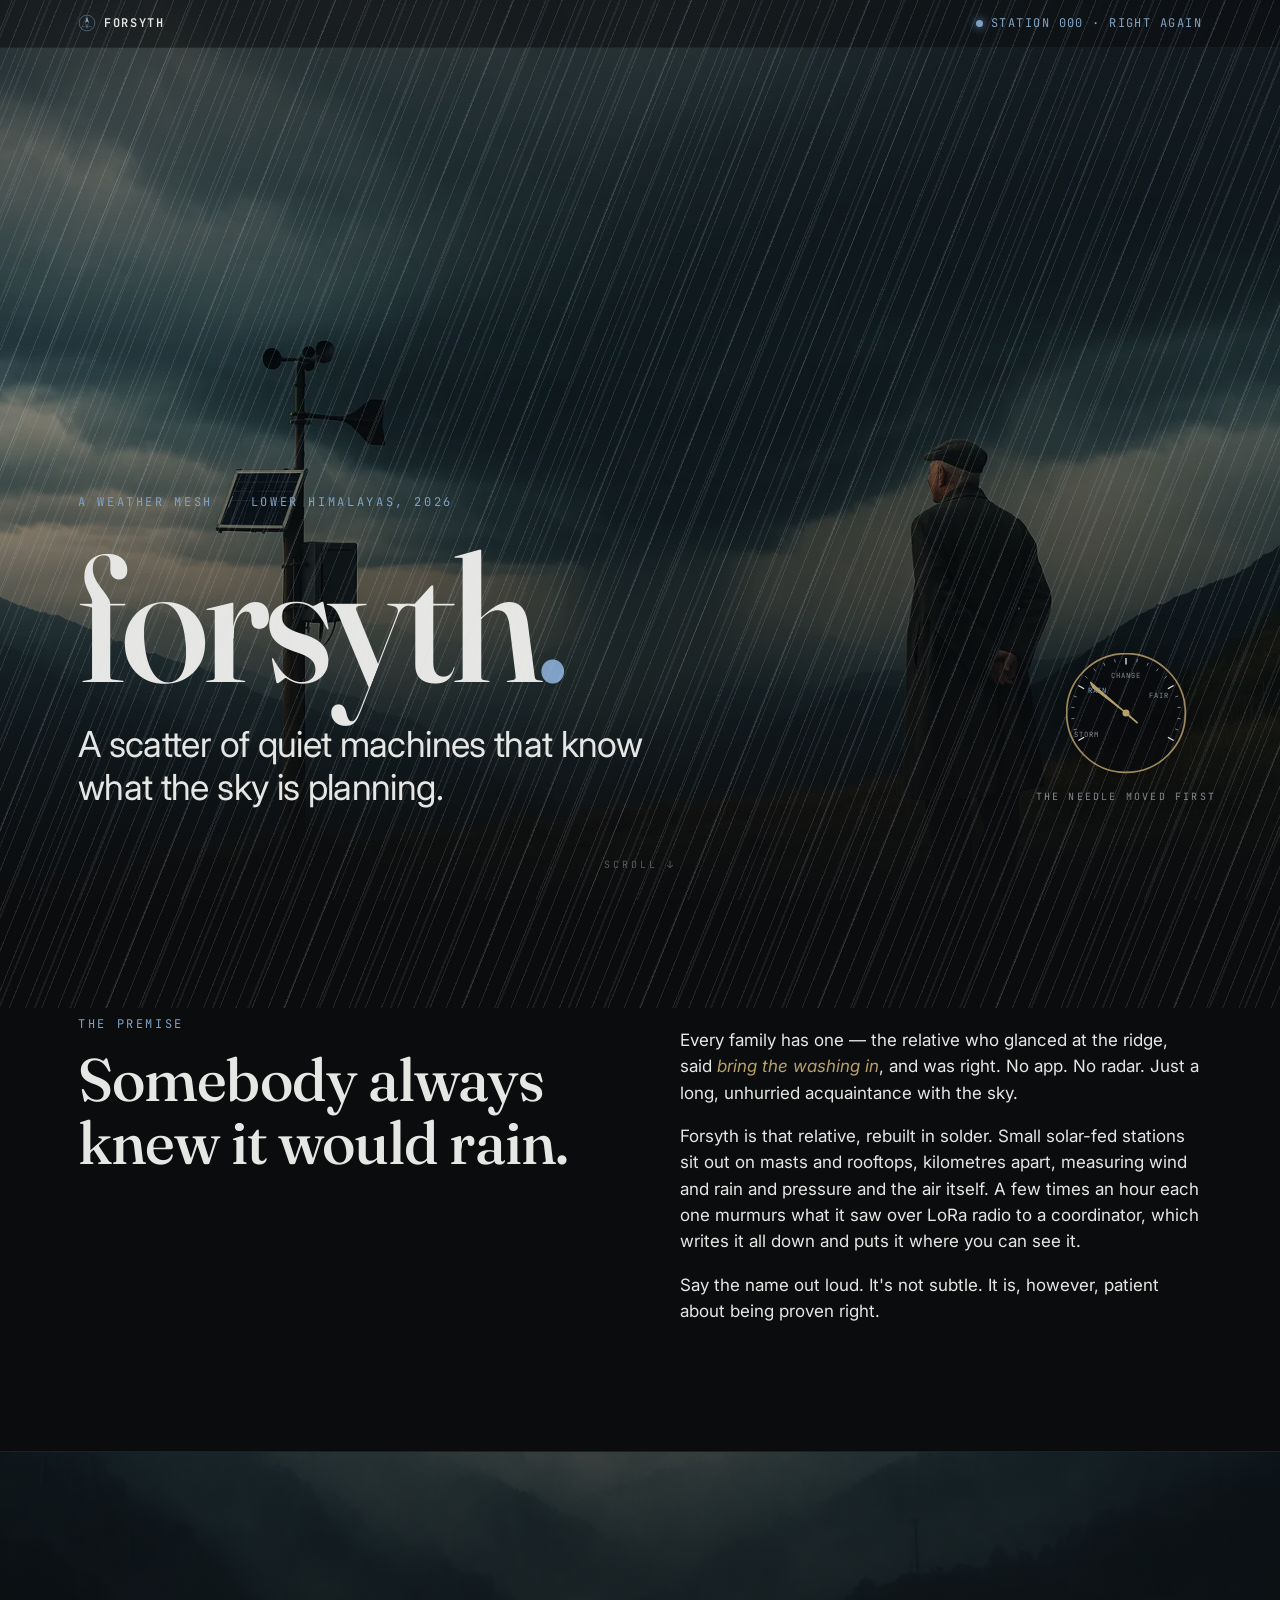
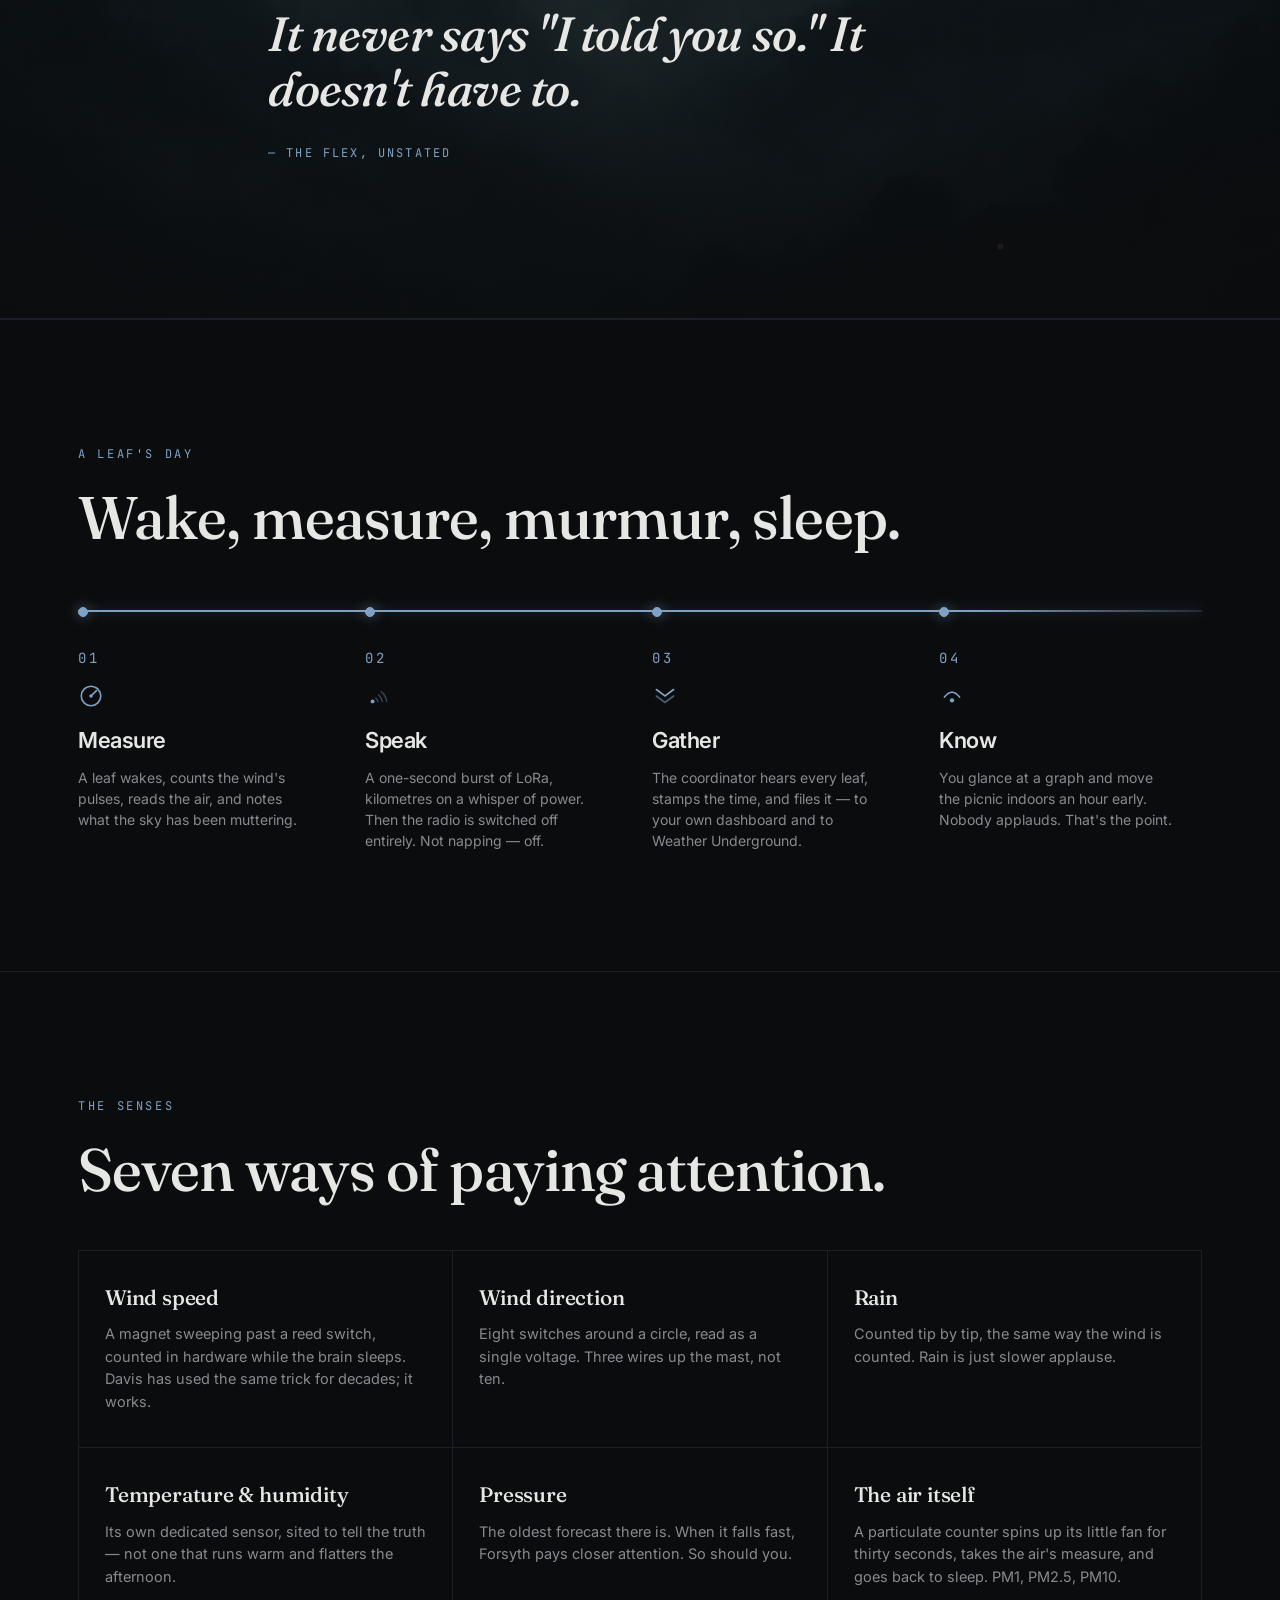
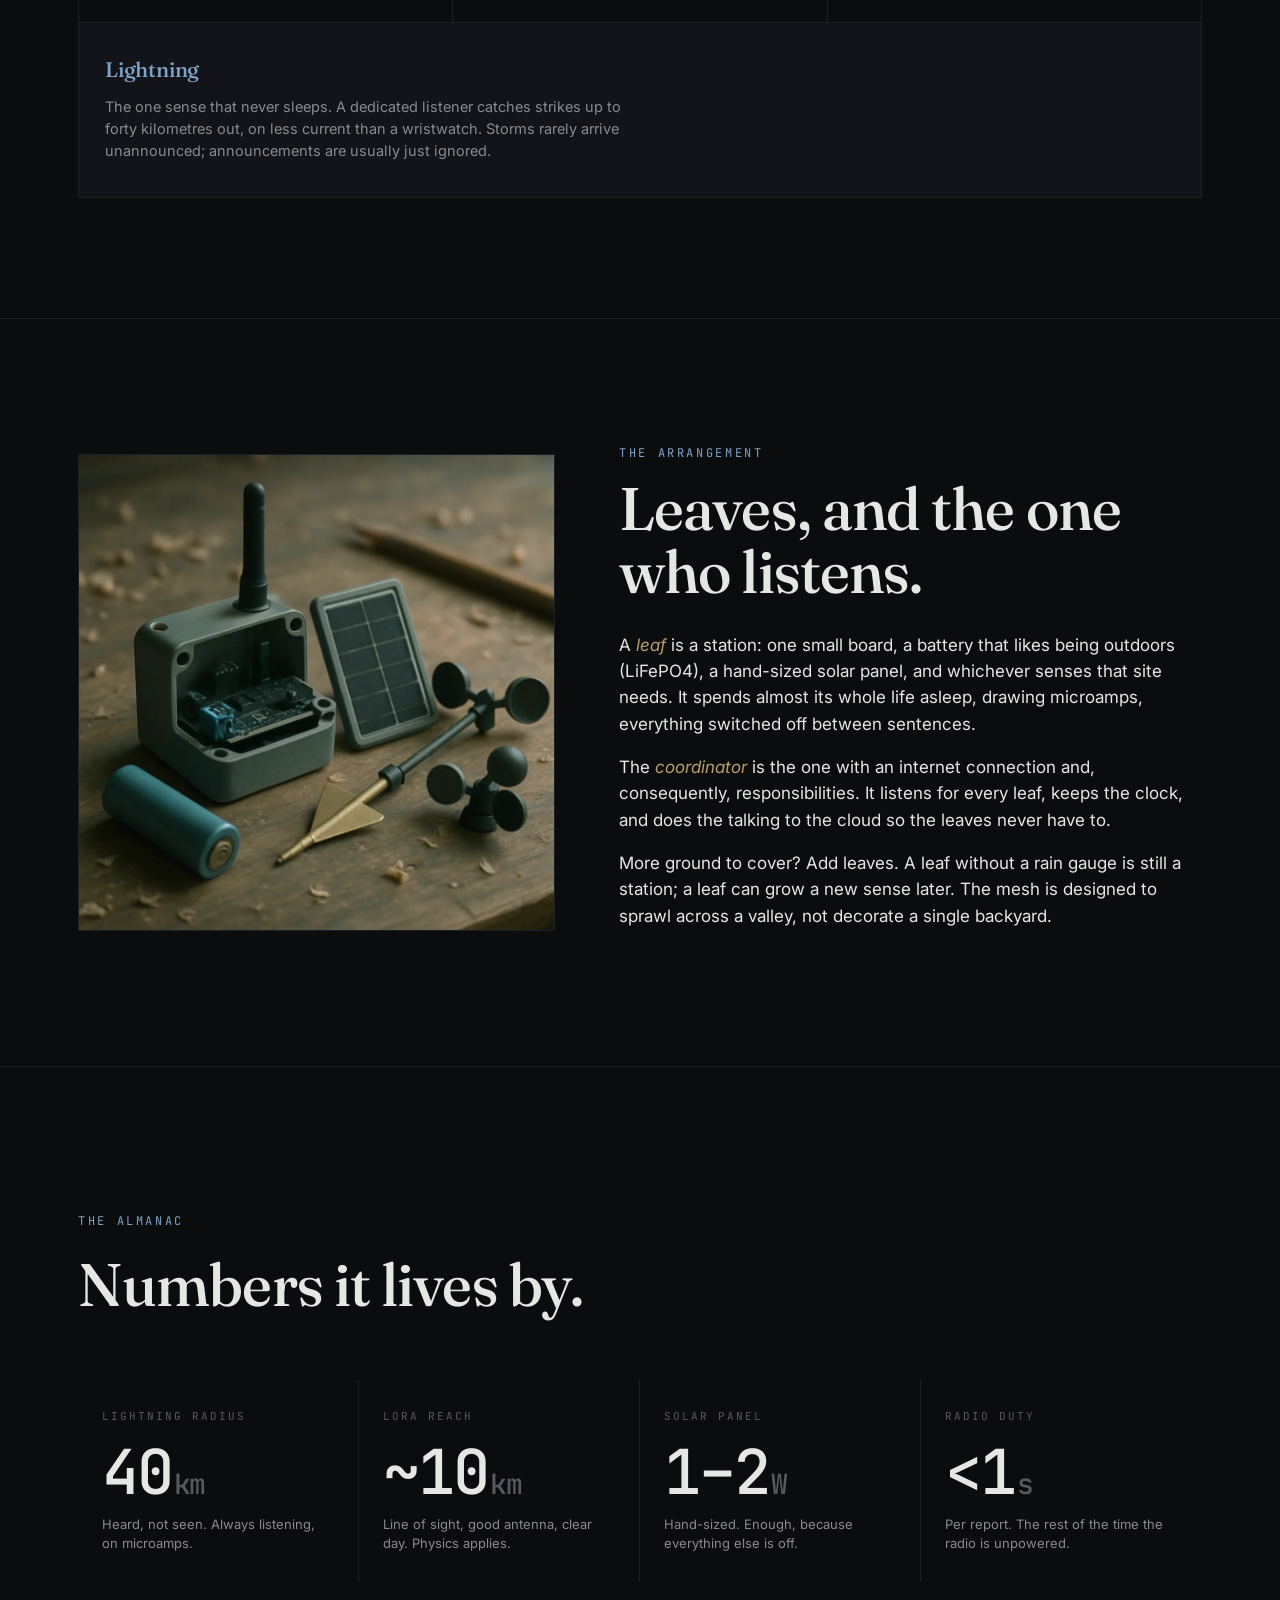
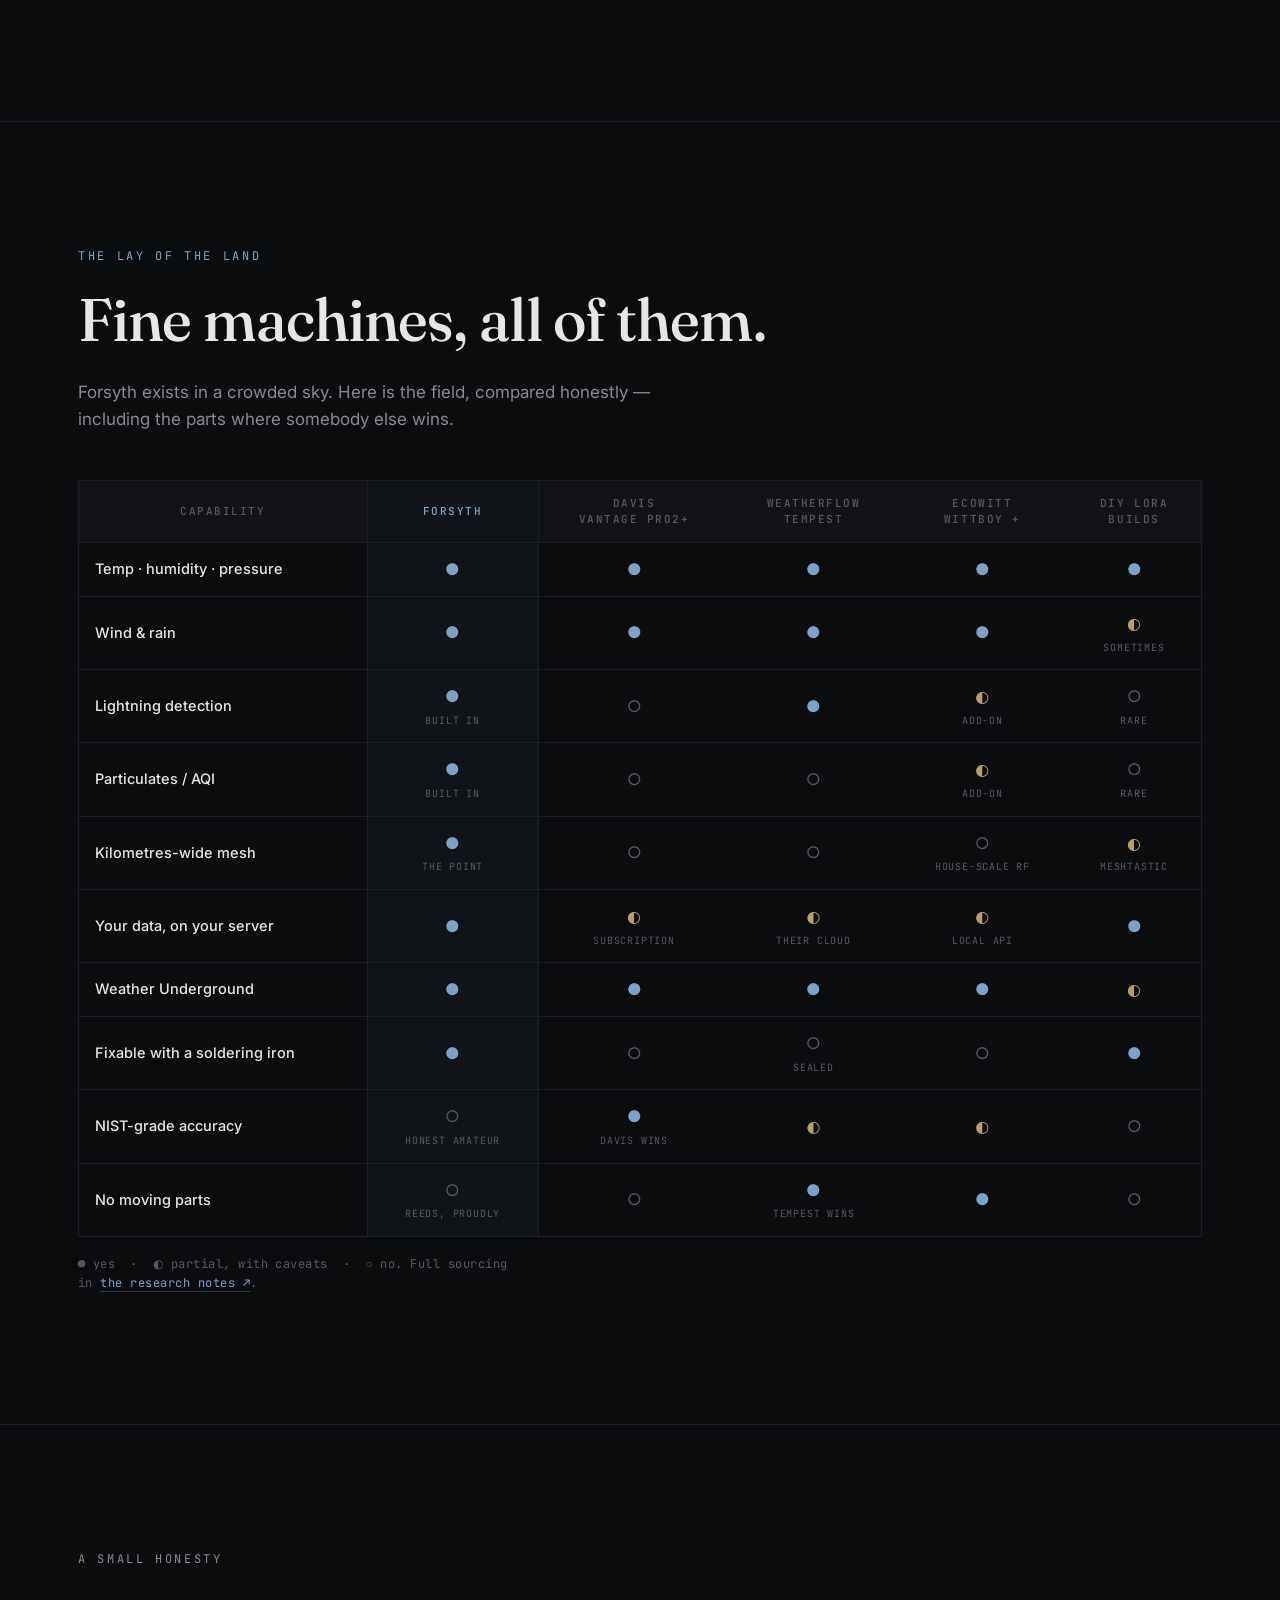
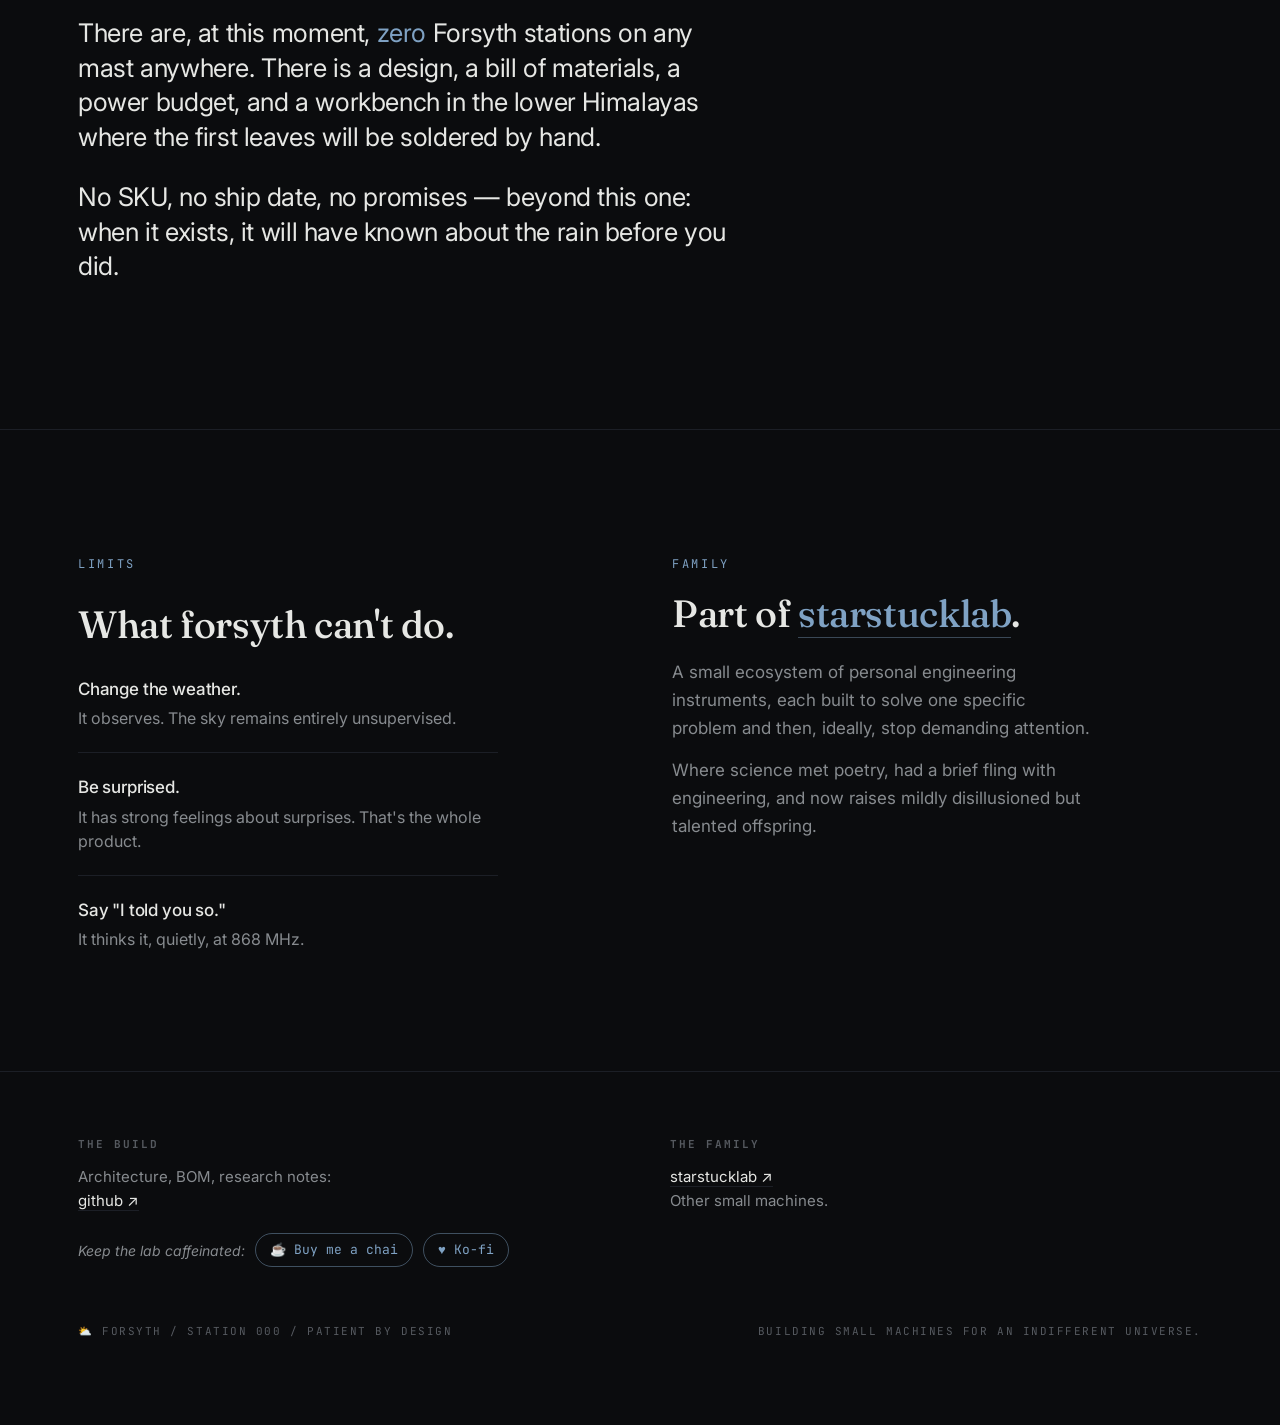
==== commit 29309dea: "Site glow-up: generated imagery, aneroid hero, its own personality - Hero/mood/unit images via the s" ====
--- a/site/index.html
+++ b/site/index.html
@@ -7,6 +7,7 @@
   <meta name="description" content="A solar-powered mesh of small weather stations — wind, rain, pressure, air, lightning — that talk over LoRa and tell you what the sky is planning. A starstucklab project." />
   <meta property="og:title" content="forsyth" />
   <meta property="og:description" content="A scatter of quiet machines that know what the sky is planning. A starstucklab project." />
+  <meta property="og:image" content="https://forsyth.starstucklab.com/assets/hero.webp" />
   <meta property="og:type" content="website" />
   <meta name="theme-color" content="#0b0c0e" />
 
@@ -48,6 +49,26 @@
     <h1>forsyth<span class="tail">.</span></h1>
     <p class="hero-tag">A scatter of quiet machines that know what the sky is planning.</p>
   </div>
+
+  <!-- The aneroid: the needle falls first, then — only then — the rain starts. -->
+  <div class="hero-inst" aria-hidden="true">
+    <svg class="baro" viewBox="0 0 120 120" width="132" height="132">
+      <circle class="baro-face" cx="60" cy="60" r="54"/>
+      <circle class="baro-rim" cx="60" cy="60" r="54"/>
+      <g class="baro-ticks"></g>
+      <text class="baro-word" x="24" y="82" text-anchor="middle">STORM</text>
+      <text class="baro-word baro-word-rain" x="34" y="42" text-anchor="middle">RAIN</text>
+      <text class="baro-word" x="60" y="28" text-anchor="middle">CHANGE</text>
+      <text class="baro-word" x="90" y="46" text-anchor="middle">FAIR</text>
+      <g class="baro-needle">
+        <path d="M60 60 L60 17 L57.6 22 L60 60 Z"/>
+        <path d="M60 60 L60 74" stroke-width="1.6"/>
+      </g>
+      <circle class="baro-hub" cx="60" cy="60" r="3.2"/>
+    </svg>
+    <span class="baro-note">the needle moved first</span>
+  </div>
+
   <div class="hero-scroll">scroll ↓</div>
 </section>
 
@@ -97,8 +118,8 @@
 <!-- ============ HOW IT WORKS ============ -->
 <section class="timeline-section">
   <div class="wrap">
-    <span class="kicker">How it works</span>
-    <h2 class="headline">Four moves, mostly asleep.</h2>
+    <span class="kicker">A leaf's day</span>
+    <h2 class="headline">Wake, measure, murmur, sleep.</h2>
 
     <div class="timeline" aria-label="How forsyth works, in four steps">
       <div class="timeline-track" aria-hidden="true"></div>
@@ -192,41 +213,44 @@
 
 
 <!-- ============ THE ARRANGEMENT ============ -->
-<section class="text arrangement">
-  <div class="wrap">
-    <div class="cols-two">
-      <div>
+<section class="feature arrangement">
+  <div class="wrap">
+    <div class="feature-grid">
+      <div class="feature-image">
+        <img src="assets/unit.webp" alt="A hand-built forsyth leaf on a workbench: small grey enclosure, solar panel, brass wind vane and anemometer cups, battery cell." loading="lazy" />
+      </div>
+      <div class="feature-text">
         <span class="kicker">The arrangement</span>
         <h2 class="headline">Leaves, and the one who listens.</h2>
-      </div>
-      <div class="prose">
-        <p>
-          A <em>leaf</em> is a station: one small board, a battery that likes
-          being outdoors (LiFePO4), a hand-sized solar panel, and whichever
-          senses that site needs. It spends almost its whole life asleep,
-          drawing microamps, everything switched off between sentences.
-        </p>
-        <p>
-          The <em>coordinator</em> is the one with an internet connection and,
-          consequently, responsibilities. It listens for every leaf, keeps the
-          clock, and does the talking to the cloud so the leaves never have to.
-        </p>
-        <p>
-          More ground to cover? Add leaves. A leaf without a rain gauge is
-          still a station; a leaf can grow a new sense later. The mesh is
-          designed to sprawl across a valley, not decorate a single backyard.
-        </p>
-      </div>
-    </div>
-  </div>
-</section>
-
-
-<!-- ============ THE NUMBERS ============ -->
+        <div class="prose">
+          <p>
+            A <em>leaf</em> is a station: one small board, a battery that likes
+            being outdoors (LiFePO4), a hand-sized solar panel, and whichever
+            senses that site needs. It spends almost its whole life asleep,
+            drawing microamps, everything switched off between sentences.
+          </p>
+          <p>
+            The <em>coordinator</em> is the one with an internet connection and,
+            consequently, responsibilities. It listens for every leaf, keeps the
+            clock, and does the talking to the cloud so the leaves never have to.
+          </p>
+          <p>
+            More ground to cover? Add leaves. A leaf without a rain gauge is
+            still a station; a leaf can grow a new sense later. The mesh is
+            designed to sprawl across a valley, not decorate a single backyard.
+          </p>
+        </div>
+      </div>
+    </div>
+  </div>
+</section>
+
+
+<!-- ============ THE ALMANAC ============ -->
 <section class="numbers">
   <div class="wrap">
-    <span class="kicker">The numbers</span>
-    <h2 class="headline" style="margin-bottom:64px;">Four figures, with their units.</h2>
+    <span class="kicker">The almanac</span>
+    <h2 class="headline" style="margin-bottom:64px;">Numbers it lives by.</h2>
     <div class="numbers-grid">
       <div>
         <div class="label">Lightning radius</div>
@@ -444,10 +468,30 @@
 
 </div><!-- /.page -->
 
+<!-- ============ THE DOWNPOUR (scroll moment overlay) ============ -->
+<div class="downpour" aria-hidden="true"></div>
+
 <script>
 (function() {
   'use strict';
-  // timeline: light up sequentially when in view (same pattern as jigawatt)
+  const reduced = window.matchMedia('(prefers-reduced-motion: reduce)').matches;
+
+  // ---------- barometer dial: draw the tick marks ----------
+  const ticks = document.querySelector('.baro-ticks');
+  if (ticks) {
+    let t = '';
+    for (let a = -120; a <= 120; a += 12) {
+      const rad = (a - 90) * Math.PI / 180;
+      const major = (a % 60 === 0);
+      const r1 = major ? 44 : 47, r2 = 50;
+      t += `<line x1="${60 + r1 * Math.cos(rad)}" y1="${60 + r1 * Math.sin(rad)}"
+                  x2="${60 + r2 * Math.cos(rad)}" y2="${60 + r2 * Math.sin(rad)}"
+                  ${major ? 'class="major"' : ''}/>`;
+    }
+    ticks.innerHTML = t;
+  }
+
+  // ---------- timeline: light up sequentially when in view ----------
   const tlObs = new IntersectionObserver(function(entries) {
     entries.forEach(function(e) {
       if (e.isIntersecting) {
@@ -458,21 +502,45 @@
   }, { threshold: 0.5 });
   document.querySelectorAll('.timeline').forEach(function(el) { tlObs.observe(el); });
 
-  // status line: a slow rotation of quiet observations
+  // ---------- status line: a slow rotation of quiet observations ----------
   const status = document.querySelector('.status-text');
   if (!status) return;
   const moods = [
     'Station 000 · Expecting rain',
     'Station 000 · Pressure falling',
     'Station 000 · Smelling ozone',
-    'Station 000 · Unhurried',
-    'Station 000 · Right again'
+    'Station 000 · Unhurried'
   ];
-  let i = 0;
+  let i = 0, holdUntil = 0;
   setInterval(function() {
+    if (Date.now() < holdUntil) return;
     i = (i + 1) % moods.length;
     status.textContent = moods[i];
   }, 9000);
+
+  // ---------- the rain arrives: forsyth's quiet version of a strike ----------
+  // Scrolling into the mood band, the promised rain shows up. The page does
+  // not flash or shake — it just rains a little harder for a moment, and the
+  // station allows itself one small remark.
+  const band = document.querySelector('.band.mood');
+  const downpour = document.querySelector('.downpour');
+  if (!band || !downpour) return;
+  let rained = false;
+  const bandObs = new IntersectionObserver(function(entries) {
+    entries.forEach(function(e) {
+      if (e.isIntersecting && !rained) {
+        rained = true;
+        status.textContent = 'Station 000 · Right again';
+        holdUntil = Date.now() + 14000;
+        if (!reduced) {
+          downpour.classList.add('on');
+          setTimeout(function() { downpour.classList.remove('on'); }, 5200);
+        }
+        bandObs.disconnect();
+      }
+    });
+  }, { threshold: 0.45 });
+  bandObs.observe(band);
 })();
 </script>
 
--- a/site/styles.css
+++ b/site/styles.css
@@ -149,22 +149,38 @@
   50%      { opacity: 0.35; }
 }
 
-/* ---------- hero (no photography yet — sky built from CSS) ---------- */
+/* ---------- hero ---------- */
 
 .hero {
   position: relative;
   min-height: 100vh;
   width: 100%;
-  background:
-    radial-gradient(ellipse 120% 60% at 50% 108%, rgba(184,160,106,0.10) 0%, transparent 55%),
-    radial-gradient(ellipse 80% 45% at 70% 20%, rgba(127,162,196,0.10) 0%, transparent 60%),
-    linear-gradient(180deg, #0d1016 0%, #0b0c0e 55%, #0b0c0e 100%);
+  background-image:
+    linear-gradient(180deg,
+      rgba(11,12,14,0.62) 0%,
+      rgba(11,12,14,0.18) 38%,
+      rgba(11,12,14,0.55) 74%,
+      rgba(11,12,14,0.96) 100%),
+    url("assets/hero.webp");
+  background-size: cover;
+  background-position: center;
   display: flex;
   align-items: flex-end;
   overflow: hidden;
 }
-
-/* fine slanted drizzle, barely there */
+@media (max-width: 700px) {
+  .hero {
+    background-image:
+      linear-gradient(180deg,
+        rgba(11,12,14,0.62) 0%,
+        rgba(11,12,14,0.18) 38%,
+        rgba(11,12,14,0.55) 74%,
+        rgba(11,12,14,0.96) 100%),
+      url("assets/hero-mobile.webp");
+  }
+}
+
+/* fine slanted drizzle — it holds off until the barometer has had its say */
 .hero .rain {
   position: absolute;
   inset: -10% -10%;
@@ -173,17 +189,121 @@
     112deg,
     transparent 0px,
     transparent 46px,
-    rgba(127,162,196,0.075) 46px,
-    rgba(127,162,196,0.075) 47px
+    rgba(200,214,226,0.10) 46px,
+    rgba(200,214,226,0.10) 47px
   );
-  animation: drizzle 26s linear infinite;
-}
+  opacity: 0;
+  animation:
+    rain-arrive 5s ease 6.8s forwards,
+    drizzle 26s linear infinite;
+}
+@keyframes rain-arrive { to { opacity: 1; } }
 @keyframes drizzle {
   from { transform: translate3d(0, -48px, 0); }
   to   { transform: translate3d(-120px, 48px, 0); }
 }
 @media (prefers-reduced-motion: reduce) {
-  .hero .rain { animation: none; }
+  .hero .rain { animation: none; opacity: 1; }
+}
+
+/* ---------- the aneroid (hero instrument) ---------- */
+
+.hero-inst {
+  position: absolute;
+  right: clamp(20px, 5vw, 72px);
+  bottom: 96px;
+  z-index: 3;
+  display: flex;
+  flex-direction: column;
+  align-items: center;
+  gap: 10px;
+}
+@media (max-width: 900px) {
+  .hero-inst { display: none; }  /* small screens: the sky is the show */
+}
+
+.baro { filter: drop-shadow(0 6px 22px rgba(0,0,0,0.55)); }
+.baro-face {
+  fill: rgba(11,12,14,0.72);
+  backdrop-filter: blur(2px);
+}
+.baro-rim {
+  fill: none;
+  stroke: var(--accent-2);
+  stroke-width: 1.6;
+  opacity: 0.85;
+}
+.baro-ticks line { stroke: var(--text-dim); stroke-width: 0.8; }
+.baro-ticks line.major { stroke: var(--text); stroke-width: 1.2; }
+.baro-word {
+  font-family: var(--mono);
+  font-size: 6.5px;
+  letter-spacing: 0.12em;
+  fill: var(--text-dim);
+}
+.baro-word-rain { fill: var(--accent); }
+.baro-needle path { fill: var(--accent-2); stroke: var(--accent-2); }
+.baro-hub { fill: var(--accent-2); }
+
+/* The needle starts on FAIR and, over several unhurried seconds, settles on
+   RAIN — with a small mechanical overshoot. The drizzle starts only after. */
+.baro-needle {
+  transform-origin: 60px 60px;
+  transform: rotate(58deg);
+  animation: baro-fall 6.5s cubic-bezier(0.55, 0.02, 0.35, 1) 1.4s forwards;
+}
+@keyframes baro-fall {
+  0%   { transform: rotate(58deg); }
+  78%  { transform: rotate(-52deg); }
+  88%  { transform: rotate(-45deg); }
+  100% { transform: rotate(-49deg); }
+}
+
+.baro-note {
+  font-family: var(--mono);
+  font-size: 10px;
+  letter-spacing: 0.22em;
+  text-transform: uppercase;
+  color: var(--text-dim);
+  opacity: 0;
+  animation: baro-note-in 1.6s ease 8.2s forwards;
+  text-shadow: 0 1px 8px rgba(0,0,0,0.7);
+}
+@keyframes baro-note-in { to { opacity: 1; } }
+
+@media (prefers-reduced-motion: reduce) {
+  .baro-needle { animation: none; transform: rotate(-49deg); }
+  .baro-note { animation: none; opacity: 1; }
+}
+
+/* ---------- the downpour (scroll moment) ---------- */
+/* forsyth's version of jigawatt's lightning strike: no flash, no shake —
+   the promised rain simply arrives, harder, for about five seconds. */
+.downpour {
+  position: fixed;
+  inset: -12% -12%;
+  pointer-events: none;
+  z-index: 40;
+  background:
+    repeating-linear-gradient(112deg,
+      transparent 0px, transparent 14px,
+      rgba(200,214,226,0.13) 14px, rgba(200,214,226,0.13) 15px),
+    repeating-linear-gradient(112deg,
+      transparent 0px, transparent 31px,
+      rgba(200,214,226,0.08) 31px, rgba(200,214,226,0.08) 33px);
+  opacity: 0;
+  transition: opacity 1.4s ease;
+}
+.downpour.on {
+  opacity: 1;
+  animation: downpour-fall 0.9s linear infinite;
+}
+@keyframes downpour-fall {
+  from { transform: translate3d(0, -60px, 0); }
+  to   { transform: translate3d(-46px, 60px, 0); }
+}
+@media (prefers-reduced-motion: reduce) {
+  .downpour { display: none !important; }
 }
 
 .hero-inner {
@@ -272,9 +392,11 @@
   align-items: center;
 }
 .band.mood {
-  background:
-    radial-gradient(ellipse 90% 80% at 50% 120%, rgba(127,162,196,0.09) 0%, transparent 60%),
-    var(--bg-elev);
+  background-image:
+    linear-gradient(180deg, rgba(11,12,14,0.55), rgba(11,12,14,0.88)),
+    url("assets/mood.webp");
+  background-size: cover;
+  background-position: center;
   border-top: 1px solid var(--border-2);
   border-bottom: 1px solid var(--border-2);
 }
@@ -498,7 +620,39 @@
   .senses-grid li.wide { grid-column: span 1; }
 }
 
-/* ---------- the numbers ---------- */
+/* ---------- feature (the arrangement, with the unit on the bench) ---------- */
+
+.feature {
+  padding: 120px 0;
+  border-top: 1px solid var(--border-2);
+}
+.feature-grid {
+  display: grid;
+  grid-template-columns: 0.9fr 1.1fr;
+  gap: 64px;
+  align-items: center;
+}
+@media (max-width: 800px) {
+  .feature-grid { grid-template-columns: 1fr; gap: 36px; }
+}
+.feature-image {
+  position: relative;
+  aspect-ratio: 1 / 1;
+  background:
+    radial-gradient(ellipse at 60% 40%, rgba(184,160,106,0.06), transparent 60%),
+    var(--bg-elev);
+  border: 1px solid var(--border-2);
+  overflow: hidden;
+}
+.feature-image img {
+  display: block;
+  width: 100%;
+  height: 100%;
+  object-fit: cover;
+}
+.feature-text .kicker { margin-bottom: 14px; }
+
+/* ---------- the almanac ---------- */
 
 .numbers {
   padding: 140px 0;
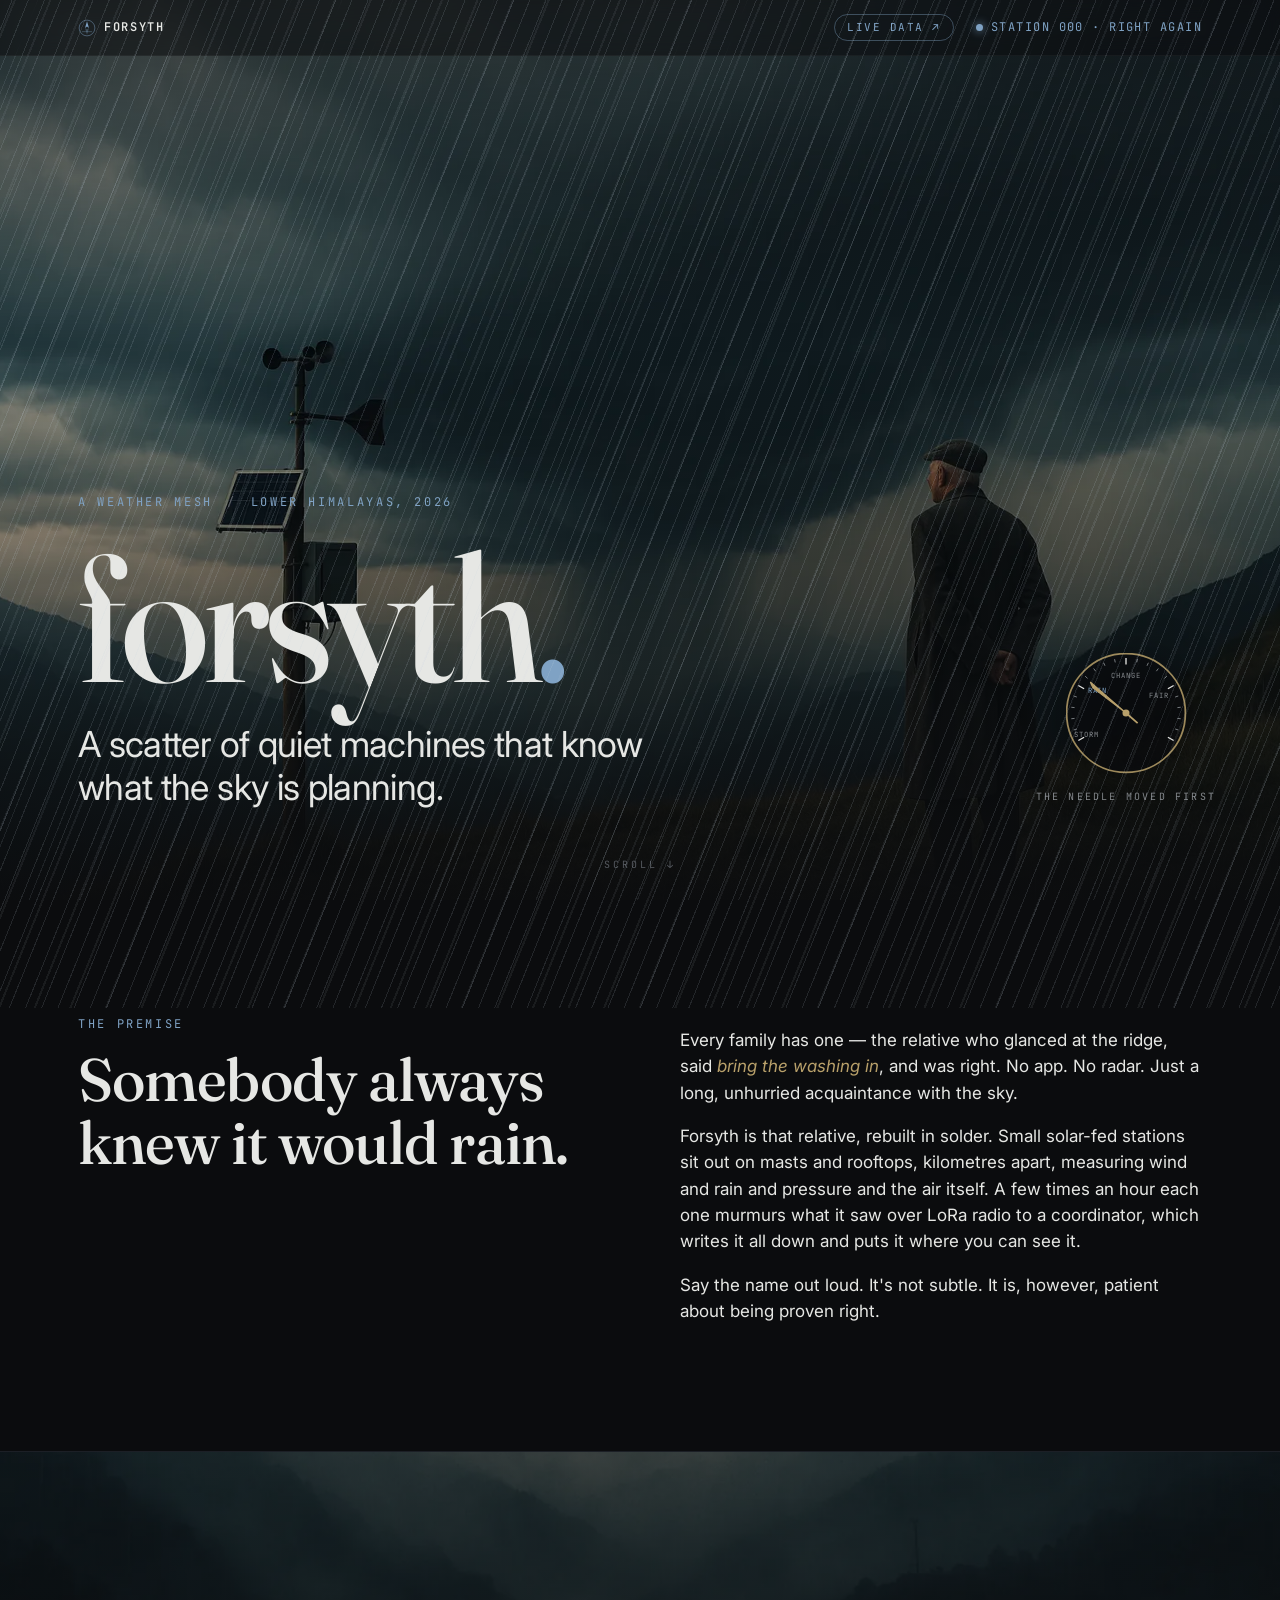
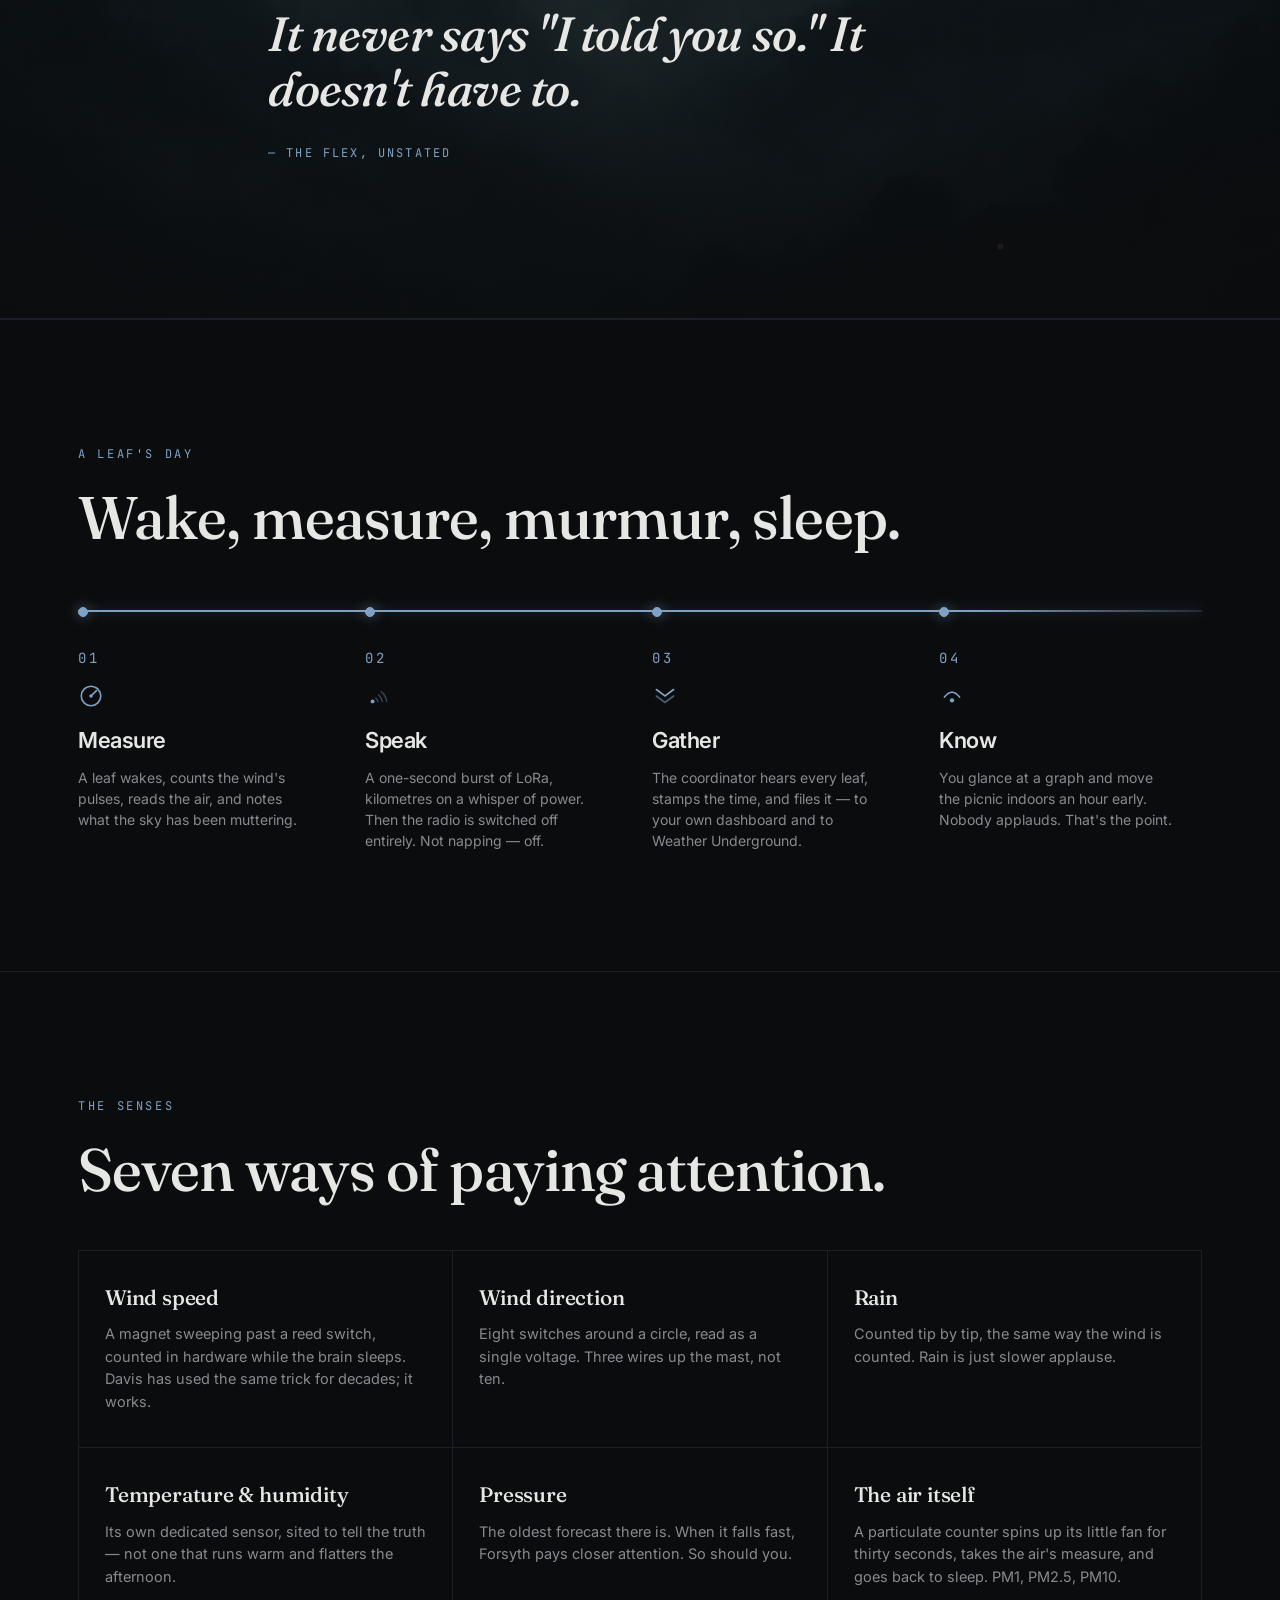
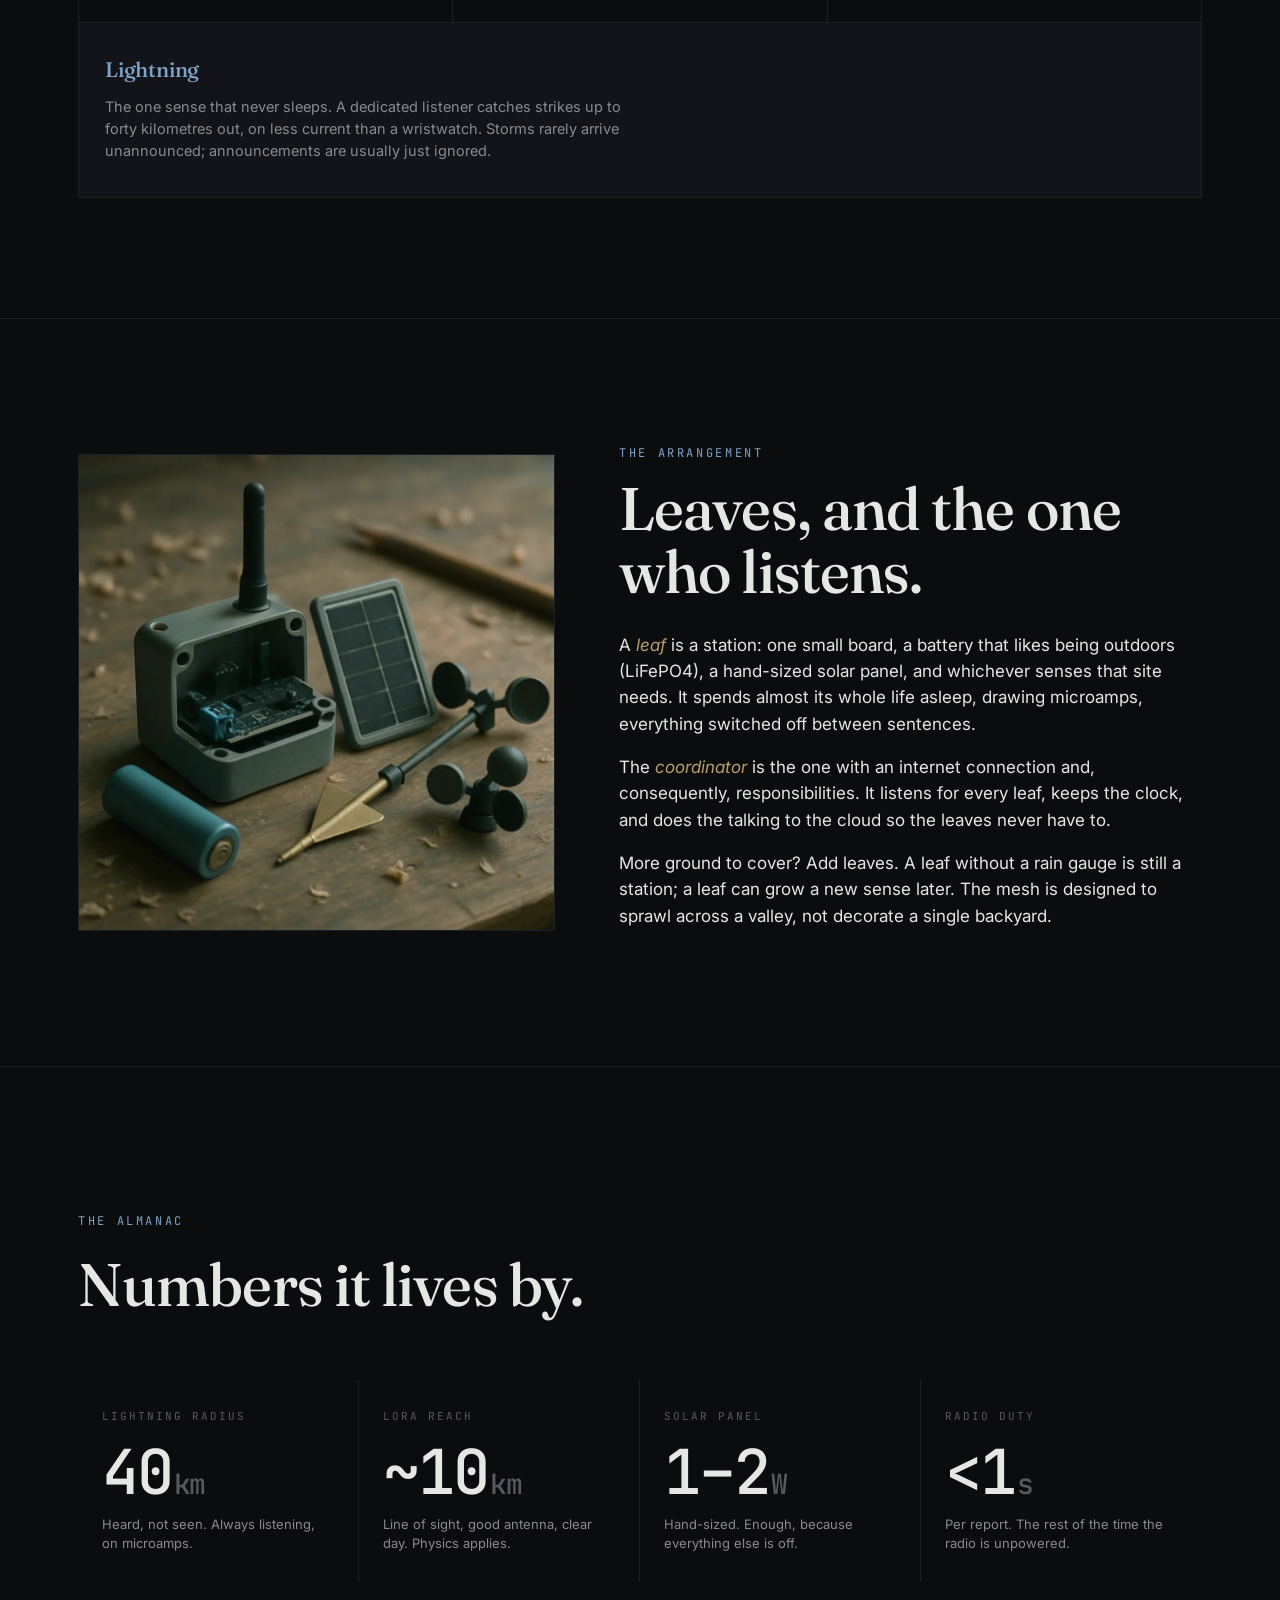
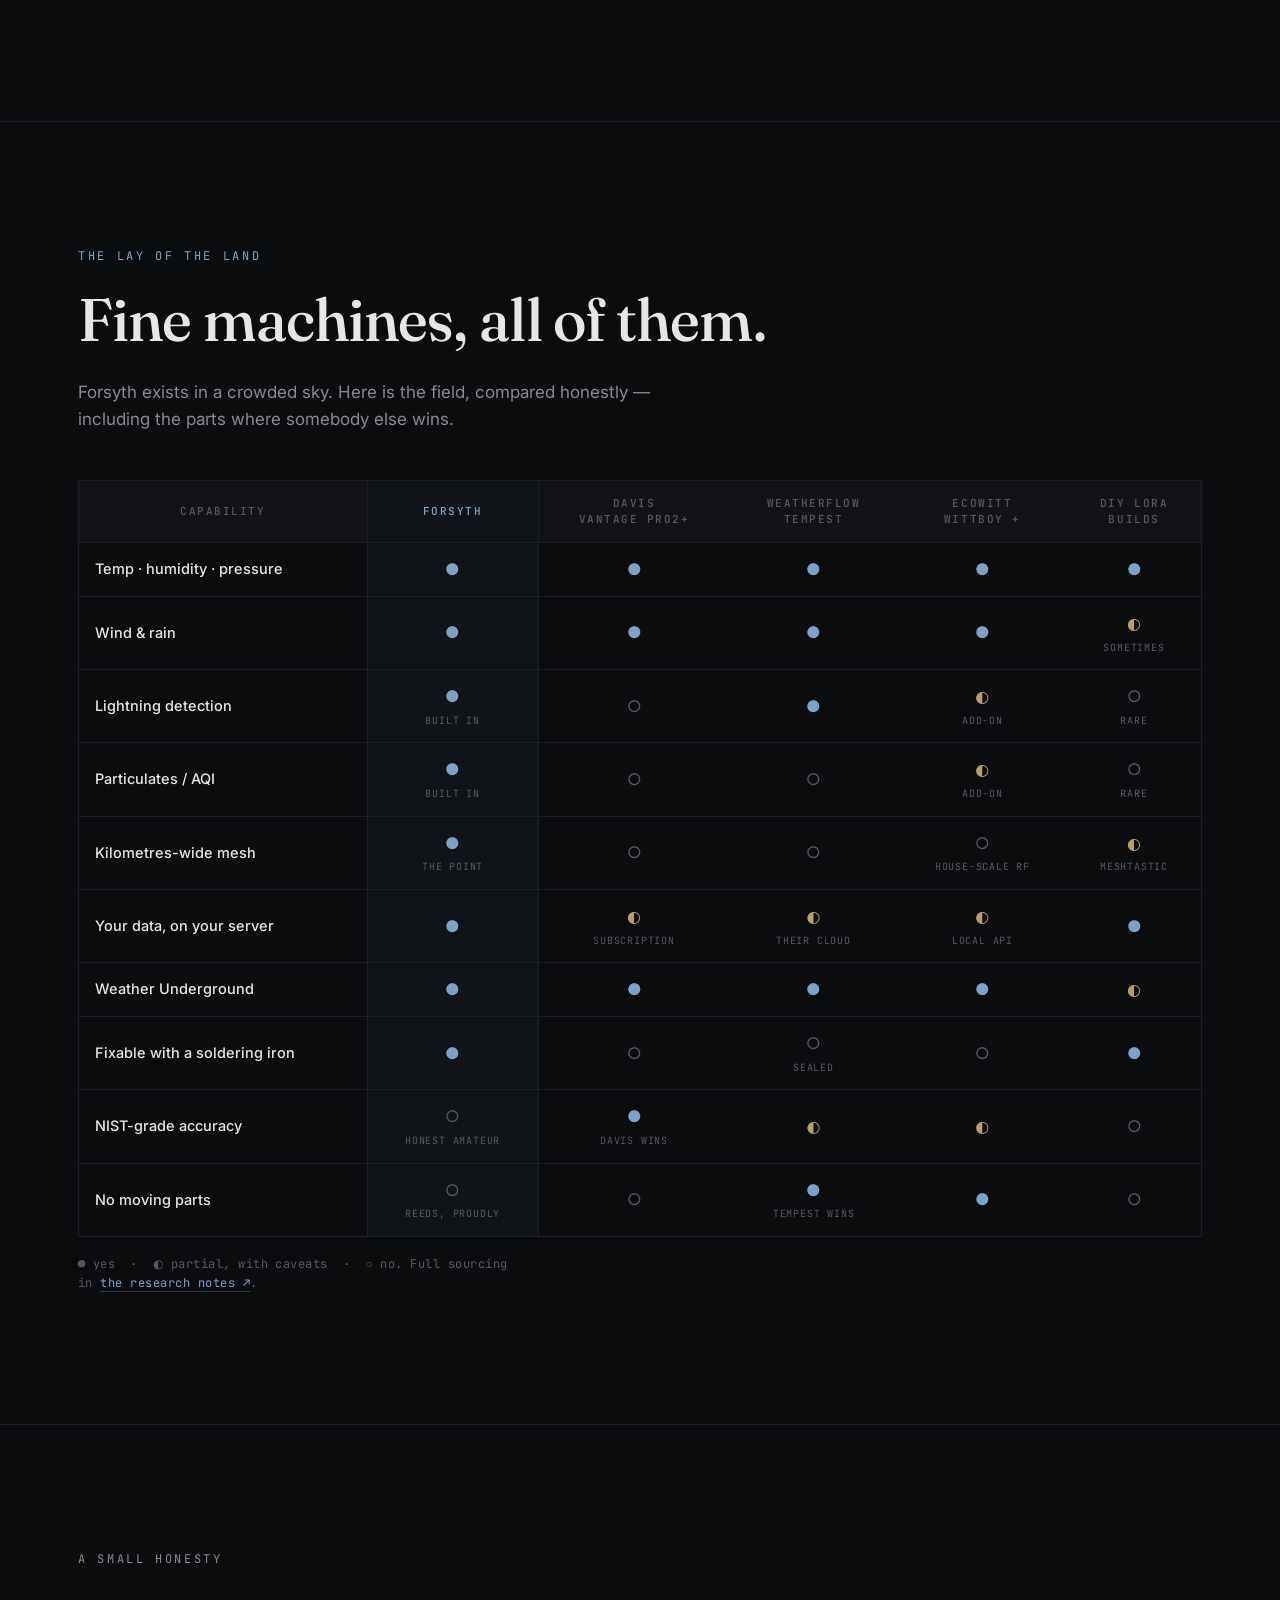
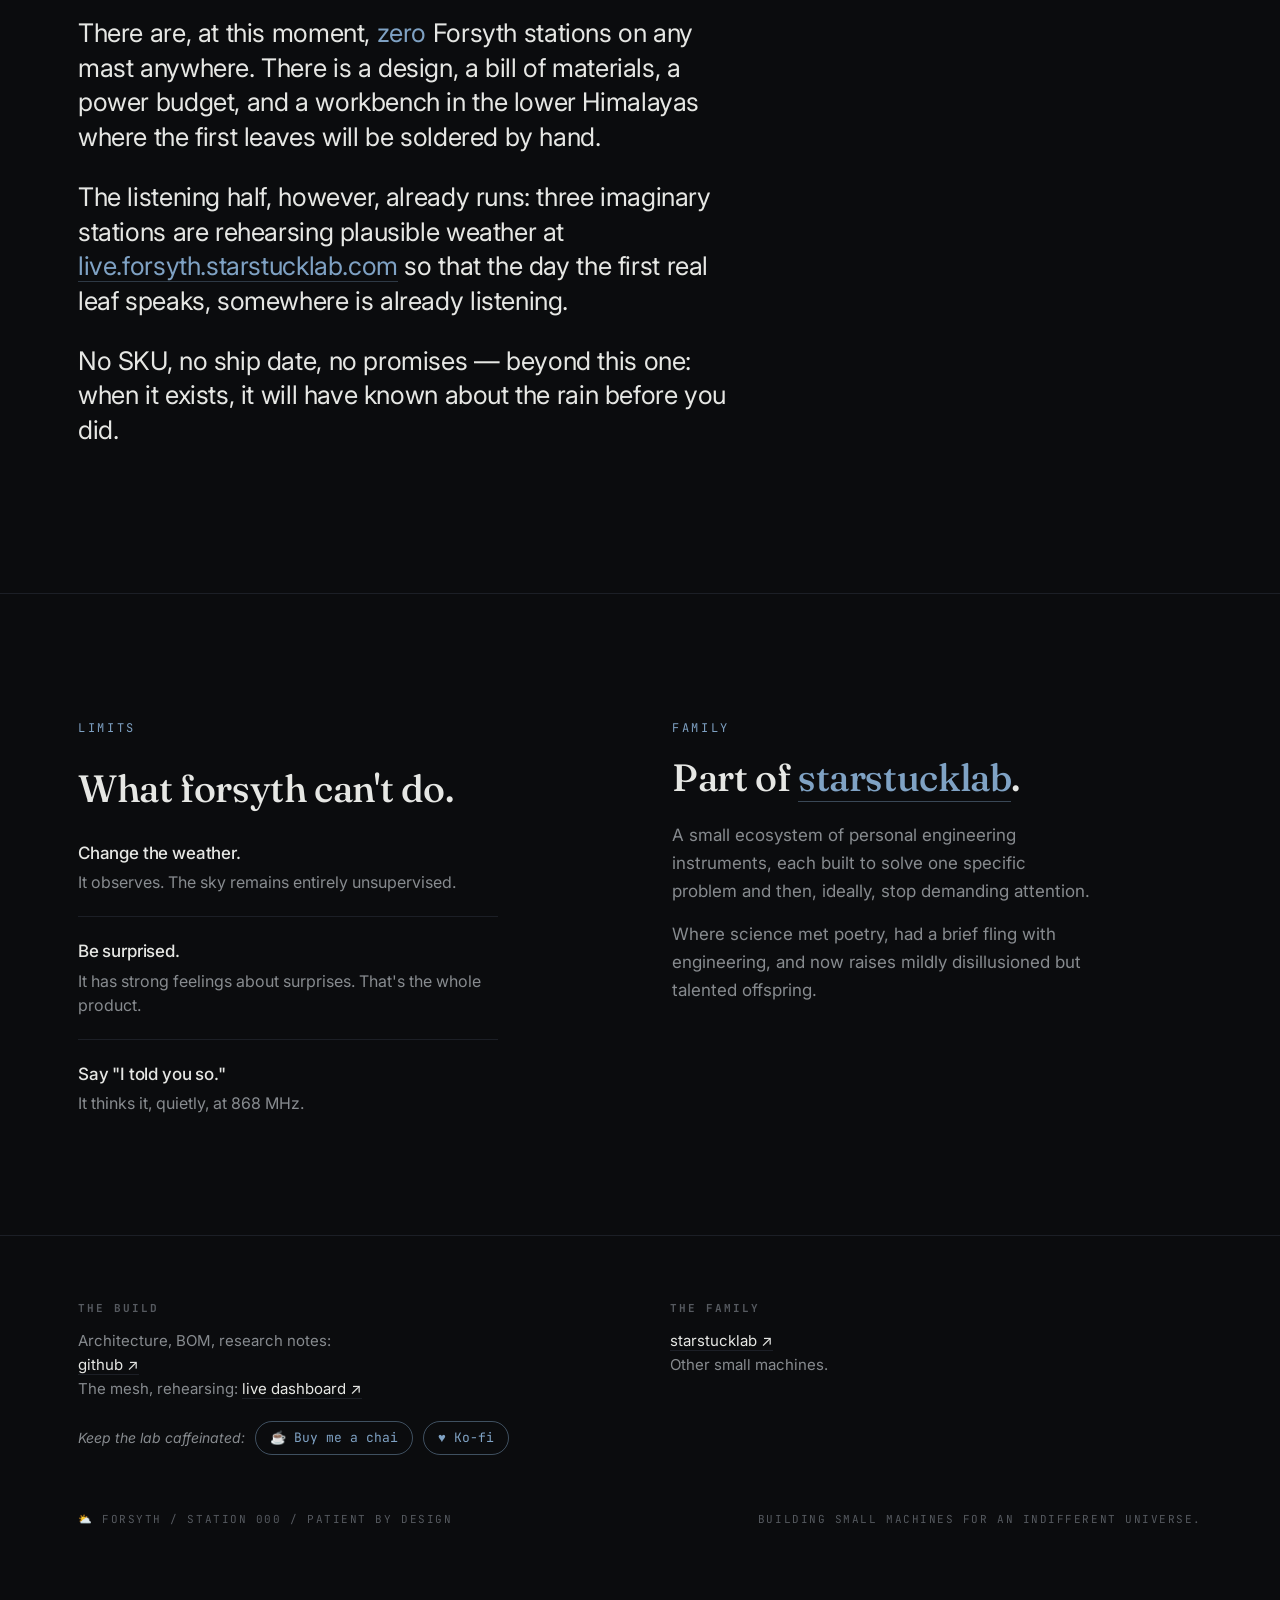
==== commit 3db22282: "Favicons, live-dashboard links, Board A schematic review - Proper raster favicons (ico + 32px png + " ====
--- a/site/index.html
+++ b/site/index.html
@@ -18,6 +18,8 @@
   <link rel="stylesheet" href="assets/kit/base.css" />
   <link rel="stylesheet" href="styles.css" />
   <link rel="icon" type="image/svg+xml" href="assets/mark.svg" />
+  <link rel="icon" type="image/png" sizes="32x32" href="assets/favicon-32.png" />
+  <link rel="apple-touch-icon" href="assets/apple-touch-icon.png" />
 </head>
 <body>
 
@@ -28,6 +30,7 @@
       <img src="assets/mark.svg" alt="" aria-hidden="true" />
       forsyth
     </a>
+    <a class="live-link" href="https://live.forsyth.starstucklab.com">live data ↗</a>
     <span class="status">
       <span class="dot"></span>
       <span class="status-text">Station 000 · Expecting rain</span>
@@ -400,6 +403,12 @@
         soldered by hand.
       </p>
       <p>
+        The listening half, however, already runs: three imaginary stations are
+        rehearsing plausible weather at
+        <a href="https://live.forsyth.starstucklab.com">live.forsyth.starstucklab.com</a>
+        so that the day the first real leaf speaks, somewhere is already listening.
+      </p>
+      <p>
         No SKU, no ship date, no promises — beyond this one: when it exists,
         it will have known about the rain before you did.
       </p>
@@ -447,7 +456,8 @@
     <div class="sl-footer-cols">
       <div>
         <h4>The build</h4>
-        <p>Architecture, BOM, research notes:<br><a href="https://github.com/m-anish/forsyth">github&nbsp;↗</a></p>
+        <p>Architecture, BOM, research notes:<br><a href="https://github.com/m-anish/forsyth">github&nbsp;↗</a><br>
+        The mesh, rehearsing: <a href="https://live.forsyth.starstucklab.com">live&nbsp;dashboard&nbsp;↗</a></p>
       </div>
       <div>
         <h4>The family</h4>
--- a/site/styles.css
+++ b/site/styles.css
@@ -131,8 +131,20 @@
   border: none;
 }
 .topbar .brand img { height: 18px; width: auto; }
+.topbar .live-link {
+  margin-left: auto;
+  font-family: var(--mono);
+  font-size: 11px;
+  letter-spacing: 0.14em;
+  text-transform: uppercase;
+  color: var(--accent);
+  border: 1px solid color-mix(in srgb, var(--accent) 40%, transparent);
+  border-radius: 999px;
+  padding: 4px 12px;
+  border-bottom-width: 1px;
+}
+.topbar .live-link:hover { border-color: var(--accent); background: rgba(127,162,196,0.08); }
 .topbar .status {
-  margin-left: auto;
   display: inline-flex;
   align-items: center;
   gap: 8px;
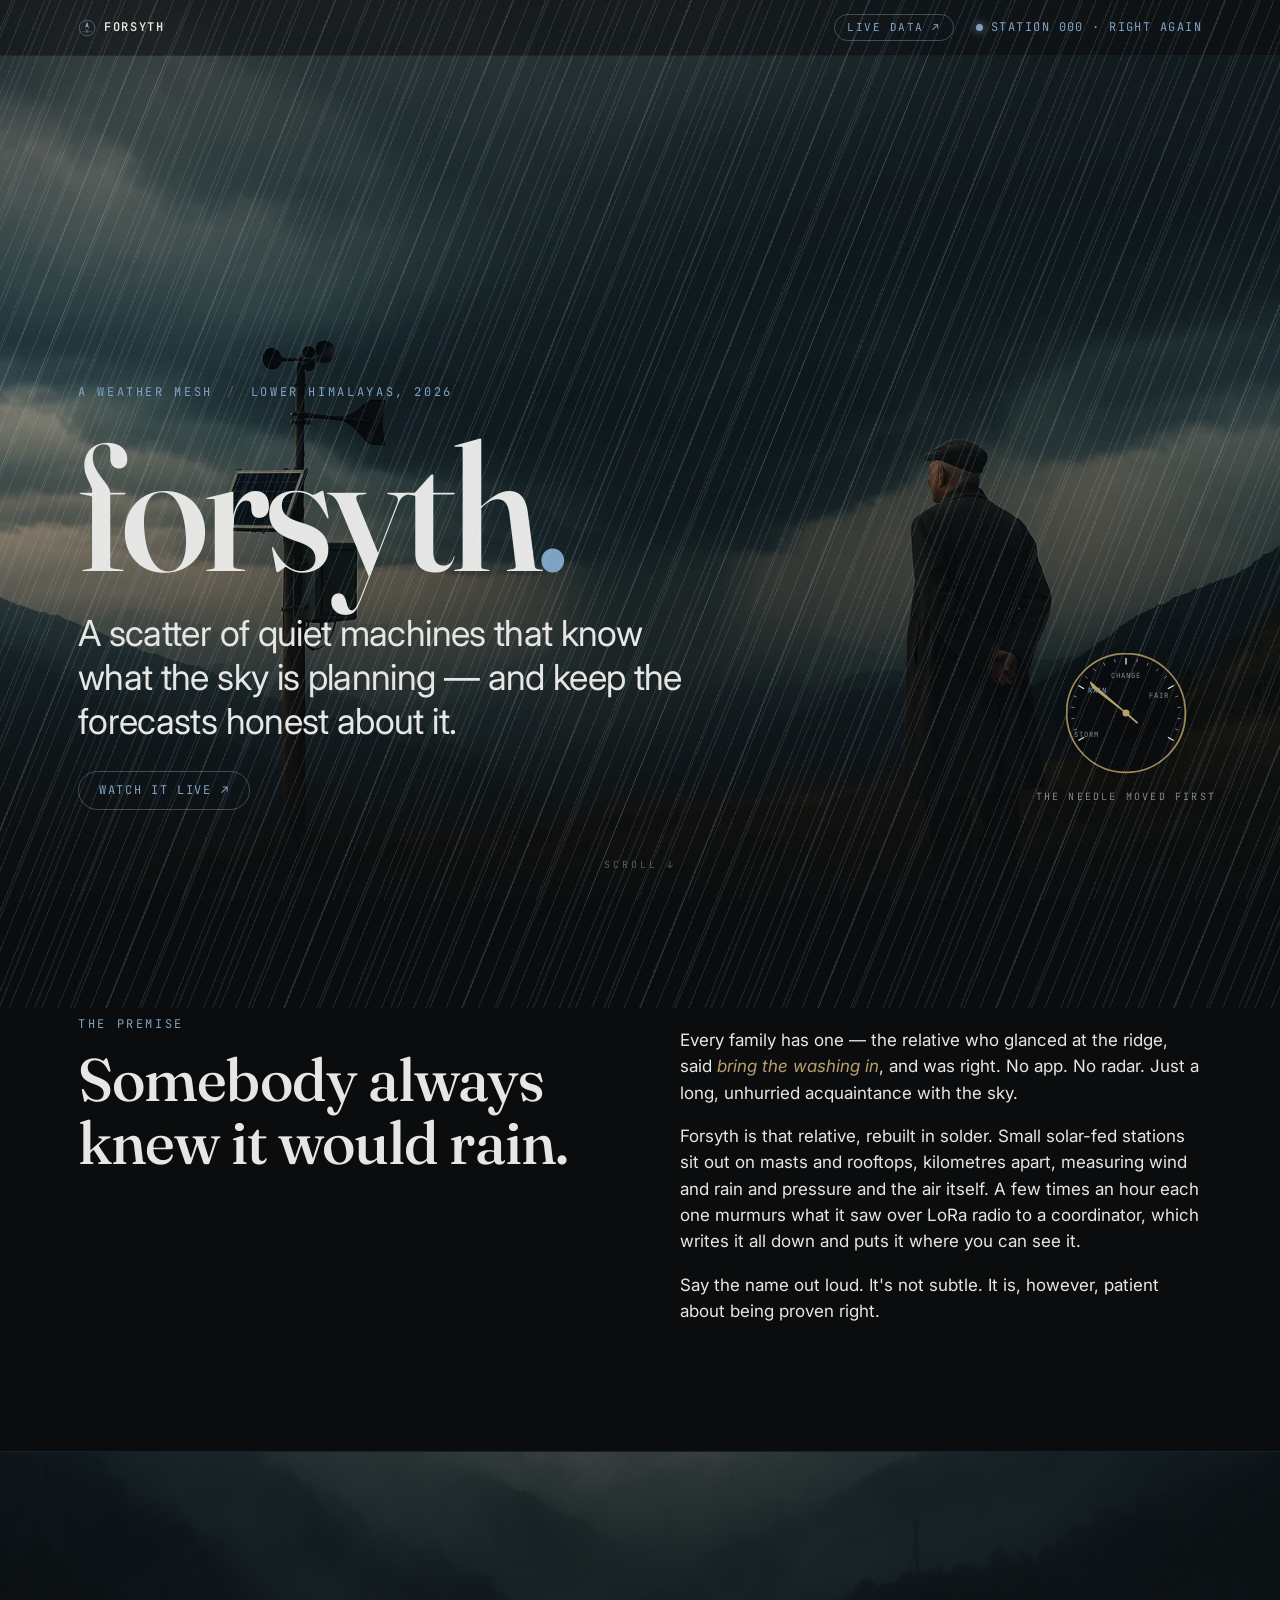
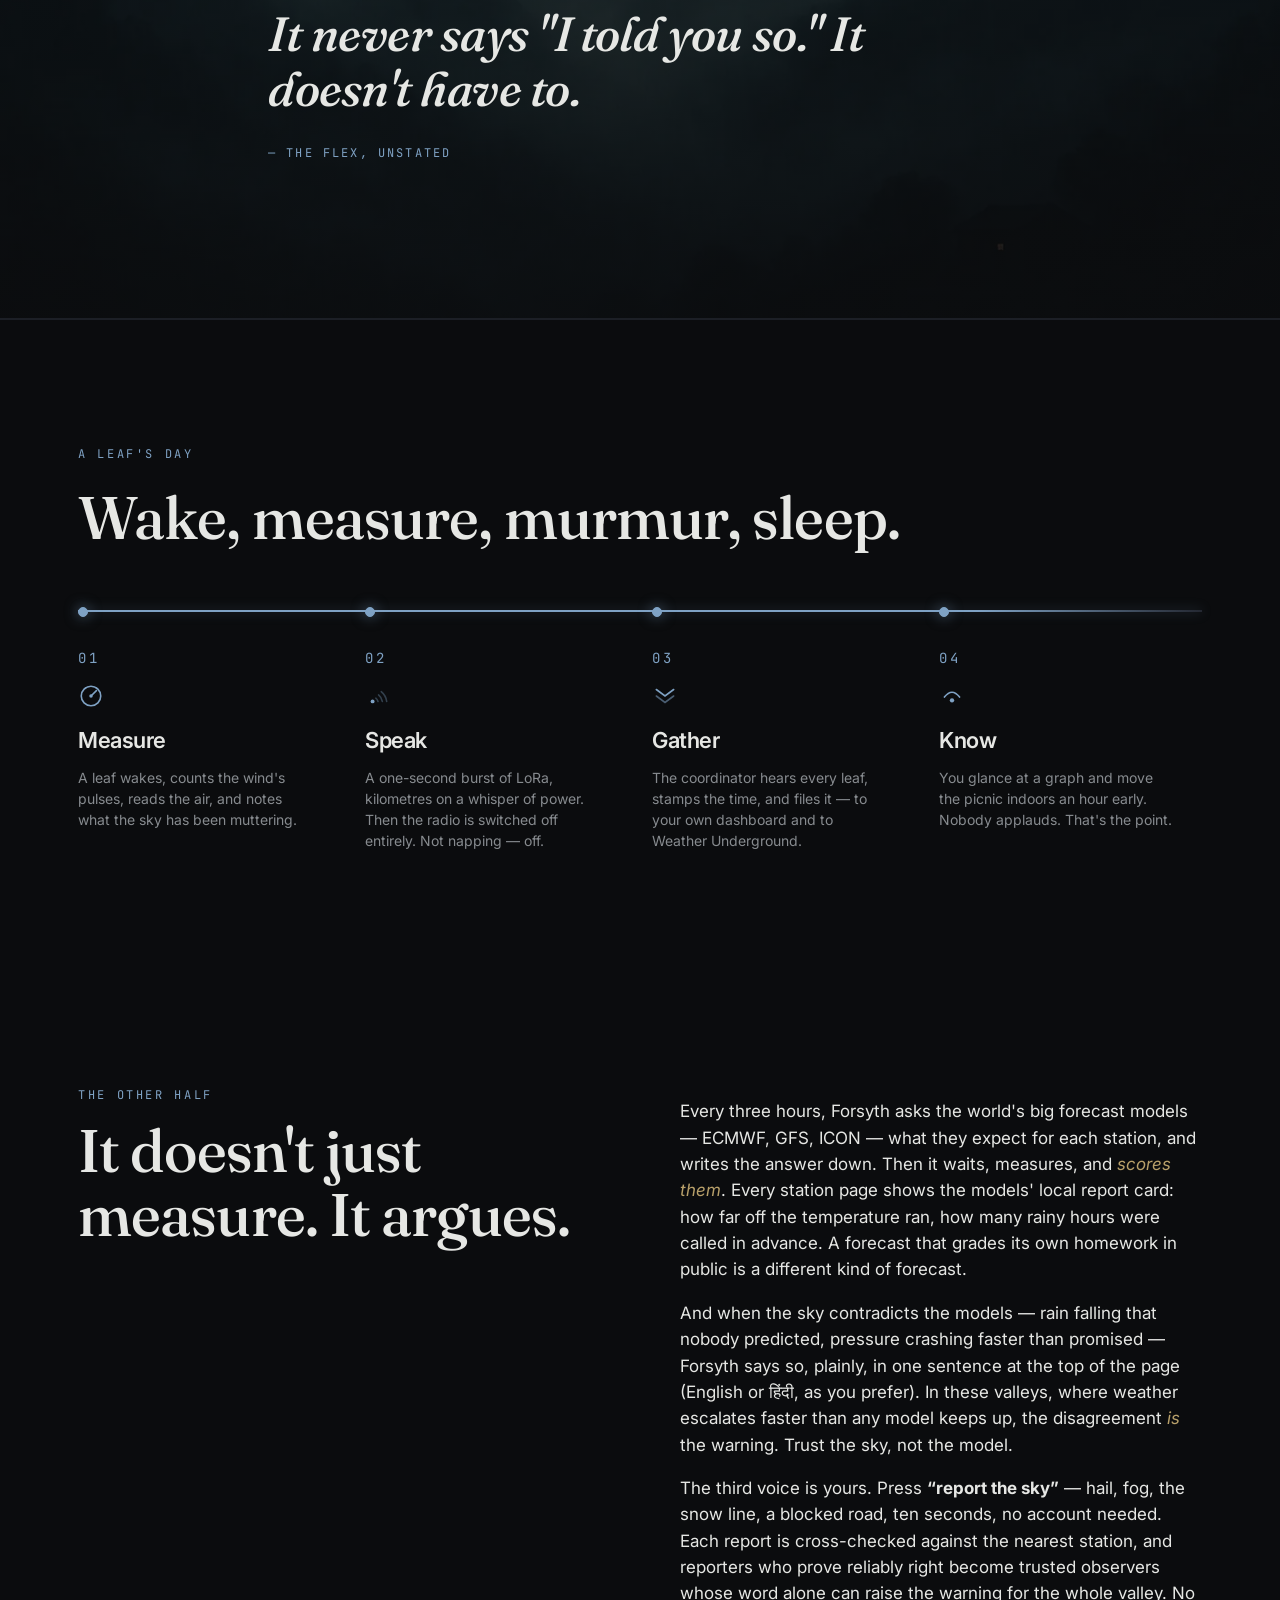
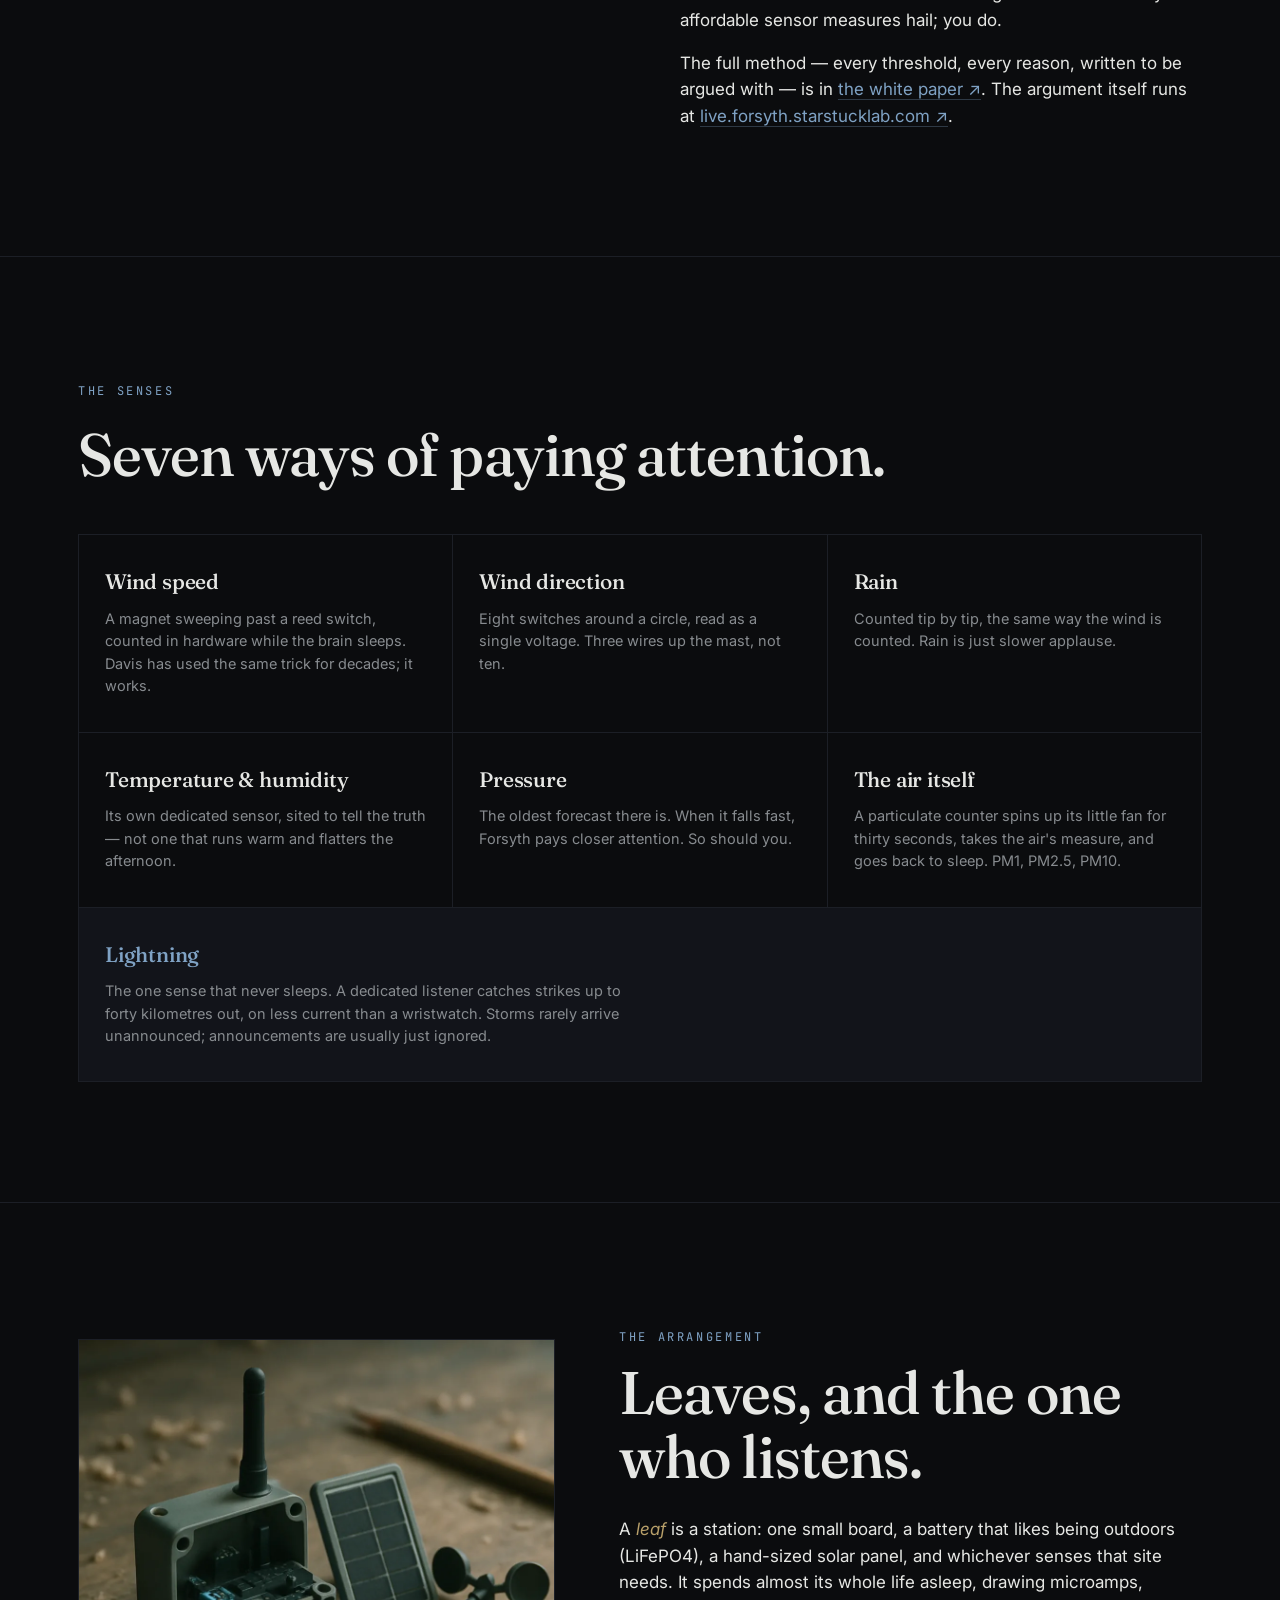
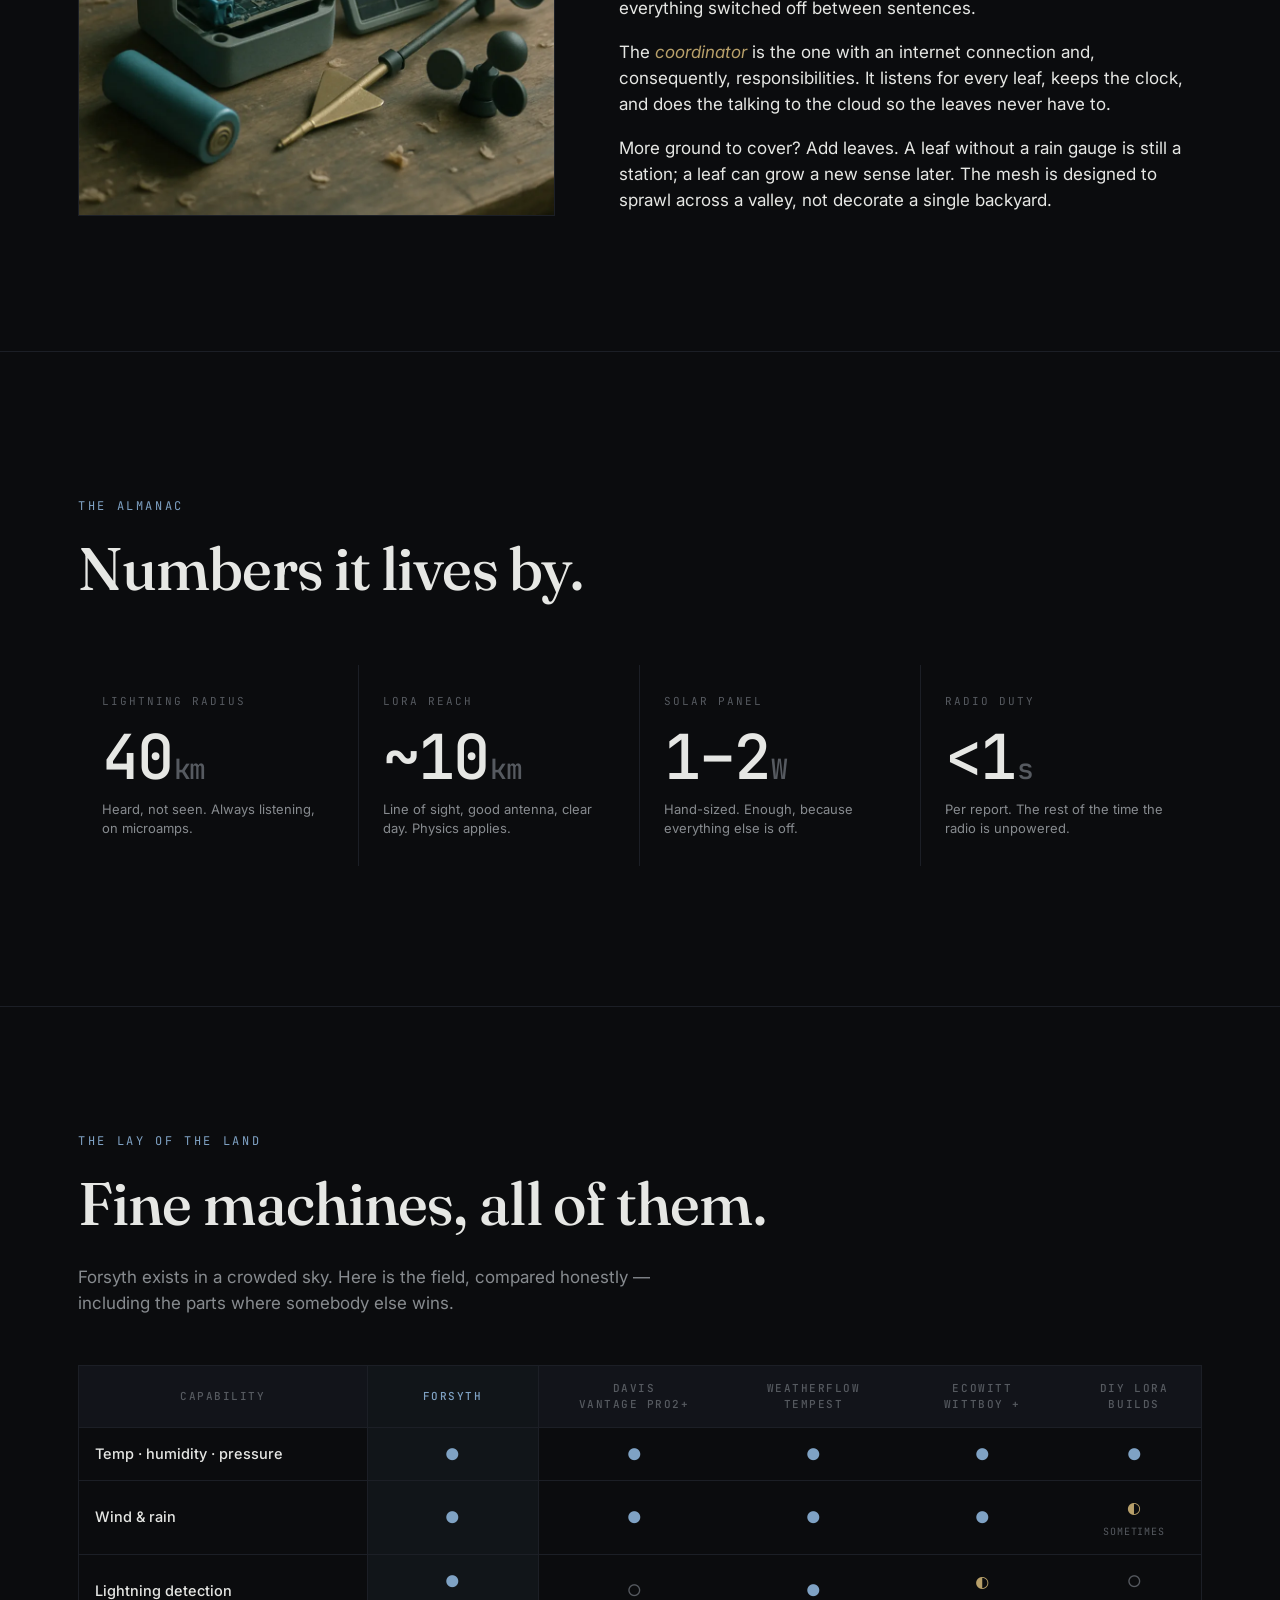
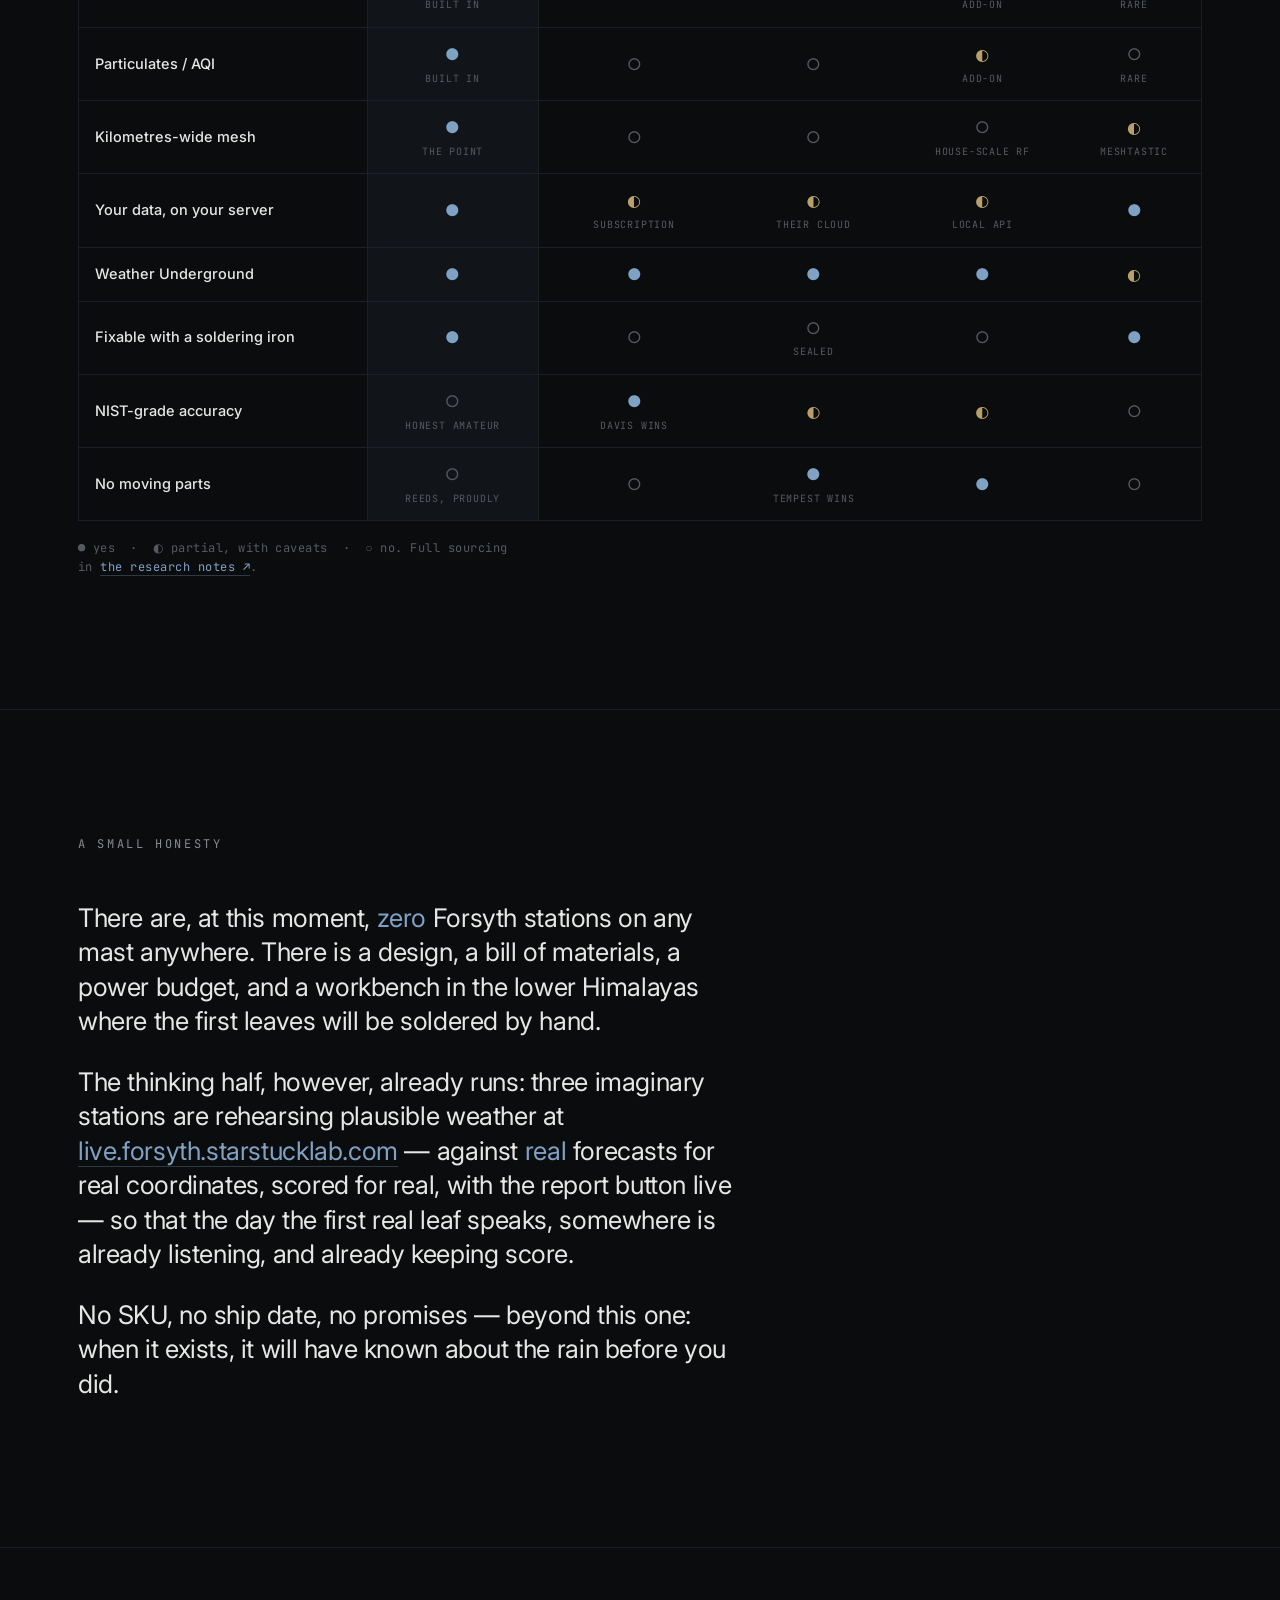
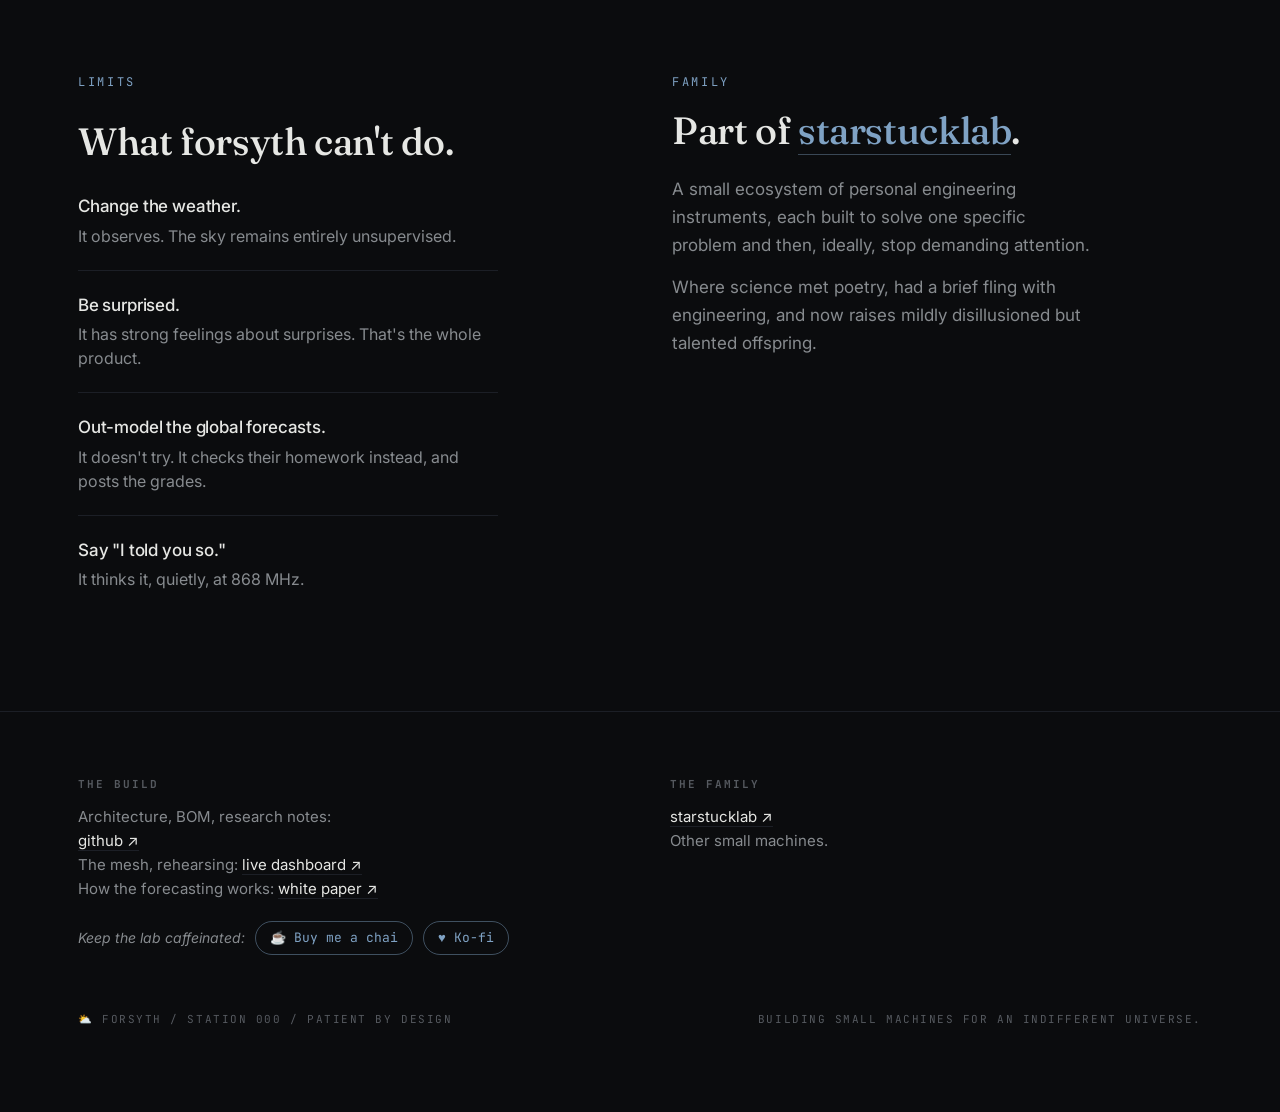
==== commit 0800abb4: "site: forsyth now argues, and the page finally says so The marketing site sold only the hardware hal" ====
--- a/site/index.html
+++ b/site/index.html
@@ -4,7 +4,7 @@
   <meta charset="UTF-8" />
   <meta name="viewport" content="width=device-width, initial-scale=1.0" />
   <title>forsyth — it knew it would rain</title>
-  <meta name="description" content="A solar-powered mesh of small weather stations — wind, rain, pressure, air, lightning — that talk over LoRa and tell you what the sky is planning. A starstucklab project." />
+  <meta name="description" content="A solar-powered mesh of small weather stations that talk over LoRa — and a forecast engine that checks the global models against what the valley actually did, in public. A starstucklab project." />
   <meta property="og:title" content="forsyth" />
   <meta property="og:description" content="A scatter of quiet machines that know what the sky is planning. A starstucklab project." />
   <meta property="og:image" content="https://forsyth.starstucklab.com/assets/hero.webp" />
@@ -50,7 +50,9 @@
       <span>Lower Himalayas, 2026</span>
     </div>
     <h1>forsyth<span class="tail">.</span></h1>
-    <p class="hero-tag">A scatter of quiet machines that know what the sky is planning.</p>
+    <p class="hero-tag">A scatter of quiet machines that know what the sky is planning —
+      and keep the forecasts honest about it.</p>
+    <a class="hero-cta" href="https://live.forsyth.starstucklab.com">watch it live ↗</a>
   </div>
 
   <!-- The aneroid: the needle falls first, then — only then — the rain starts. -->
@@ -176,6 +178,53 @@
 </section>
 
 
+<!-- ============ THE ARGUMENT ============ -->
+<section class="text" id="argument">
+  <div class="wrap">
+    <div class="cols-two">
+      <div>
+        <span class="kicker">The other half</span>
+        <h2 class="headline">It doesn't just measure. It argues.</h2>
+      </div>
+      <div class="prose">
+        <p>
+          Every three hours, Forsyth asks the world's big forecast models —
+          ECMWF, GFS, ICON — what they expect for each station, and writes the
+          answer down. Then it waits, measures, and <em>scores them</em>. Every
+          station page shows the models' local report card: how far off the
+          temperature ran, how many rainy hours were called in advance. A
+          forecast that grades its own homework in public is a different kind
+          of forecast.
+        </p>
+        <p>
+          And when the sky contradicts the models — rain falling that nobody
+          predicted, pressure crashing faster than promised — Forsyth says so,
+          plainly, in one sentence at the top of the page (English or हिंदी,
+          as you prefer). In these valleys, where weather escalates faster
+          than any model keeps up, the disagreement <em>is</em> the warning.
+          Trust the sky, not the model.
+        </p>
+        <p>
+          The third voice is yours. Press <strong>“report the sky”</strong> —
+          hail, fog, the snow line, a blocked road, ten seconds, no account
+          needed. Each report is cross-checked against the nearest station,
+          and reporters who prove reliably right become trusted observers
+          whose word alone can raise the warning for the whole valley. No
+          affordable sensor measures hail; you do.
+        </p>
+        <p class="argue-links">
+          The full method — every threshold, every reason, written to be
+          argued with — is in
+          <a href="https://github.com/m-anish/forsyth/blob/main/cloud/docs/forecasting-whitepaper.md">the white paper ↗</a>.
+          The argument itself runs at
+          <a href="https://live.forsyth.starstucklab.com">live.forsyth.starstucklab.com ↗</a>.
+        </p>
+      </div>
+    </div>
+  </div>
+</section>
+
+
 <!-- ============ THE SENSES ============ -->
 <section class="senses">
   <div class="wrap">
@@ -403,10 +452,12 @@
         soldered by hand.
       </p>
       <p>
-        The listening half, however, already runs: three imaginary stations are
+        The thinking half, however, already runs: three imaginary stations are
         rehearsing plausible weather at
         <a href="https://live.forsyth.starstucklab.com">live.forsyth.starstucklab.com</a>
-        so that the day the first real leaf speaks, somewhere is already listening.
+        — against <em>real</em> forecasts for real coordinates, scored for real,
+        with the report button live — so that the day the first real leaf
+        speaks, somewhere is already listening, and already keeping score.
       </p>
       <p>
         No SKU, no ship date, no promises — beyond this one: when it exists,
@@ -434,6 +485,10 @@
             It has strong feelings about surprises. That's the whole product.
           </li>
           <li>
+            <strong>Out-model the global forecasts.</strong>
+            It doesn't try. It checks their homework instead, and posts the grades.
+          </li>
+          <li>
             <strong>Say "I told you so."</strong>
             It thinks it, quietly, at 868&nbsp;MHz.
           </li>
@@ -457,7 +512,8 @@
       <div>
         <h4>The build</h4>
         <p>Architecture, BOM, research notes:<br><a href="https://github.com/m-anish/forsyth">github&nbsp;↗</a><br>
-        The mesh, rehearsing: <a href="https://live.forsyth.starstucklab.com">live&nbsp;dashboard&nbsp;↗</a></p>
+        The mesh, rehearsing: <a href="https://live.forsyth.starstucklab.com">live&nbsp;dashboard&nbsp;↗</a><br>
+        How the forecasting works: <a href="https://github.com/m-anish/forsyth/blob/main/cloud/docs/forecasting-whitepaper.md">white&nbsp;paper&nbsp;↗</a></p>
       </div>
       <div>
         <h4>The family</h4>
--- a/site/styles.css
+++ b/site/styles.css
@@ -363,6 +363,25 @@
   margin: 0;
 }
 
+.hero-cta {
+  display: inline-block;
+  margin-top: 28px;
+  font-family: var(--mono);
+  font-size: 12px;
+  letter-spacing: 0.14em;
+  text-transform: uppercase;
+  color: var(--accent);
+  border: 1px solid color-mix(in srgb, var(--accent) 40%, transparent);
+  border-radius: 999px;
+  padding: 9px 20px;
+  border-bottom-width: 1px;
+  transition: border-color .15s ease, background .15s ease;
+}
+.hero-cta:hover { border-color: var(--accent); background: rgba(127,162,196,0.08); }
+
+/* the argument section: the closing link line sits a little apart */
+#argument .argue-links { margin-top: 8px; }
+
 .hero-scroll {
   position: absolute;
   bottom: 28px;
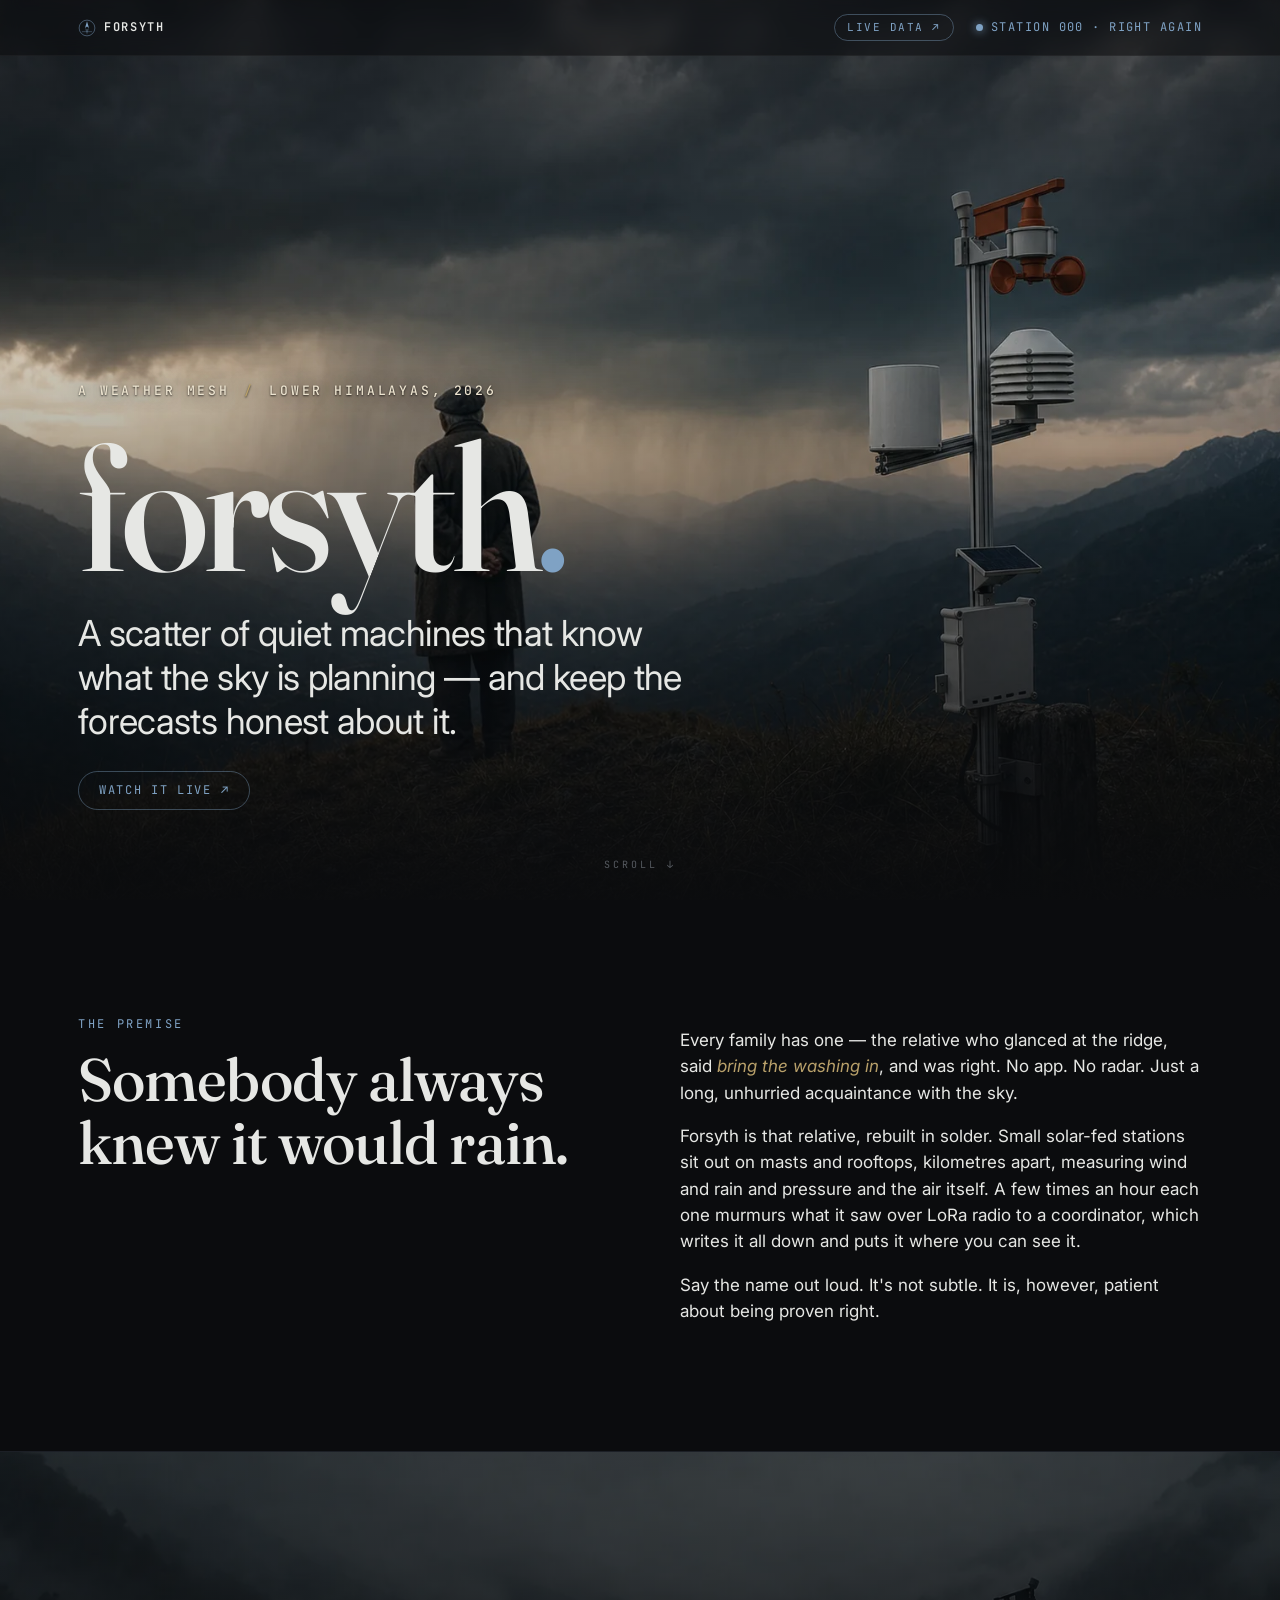
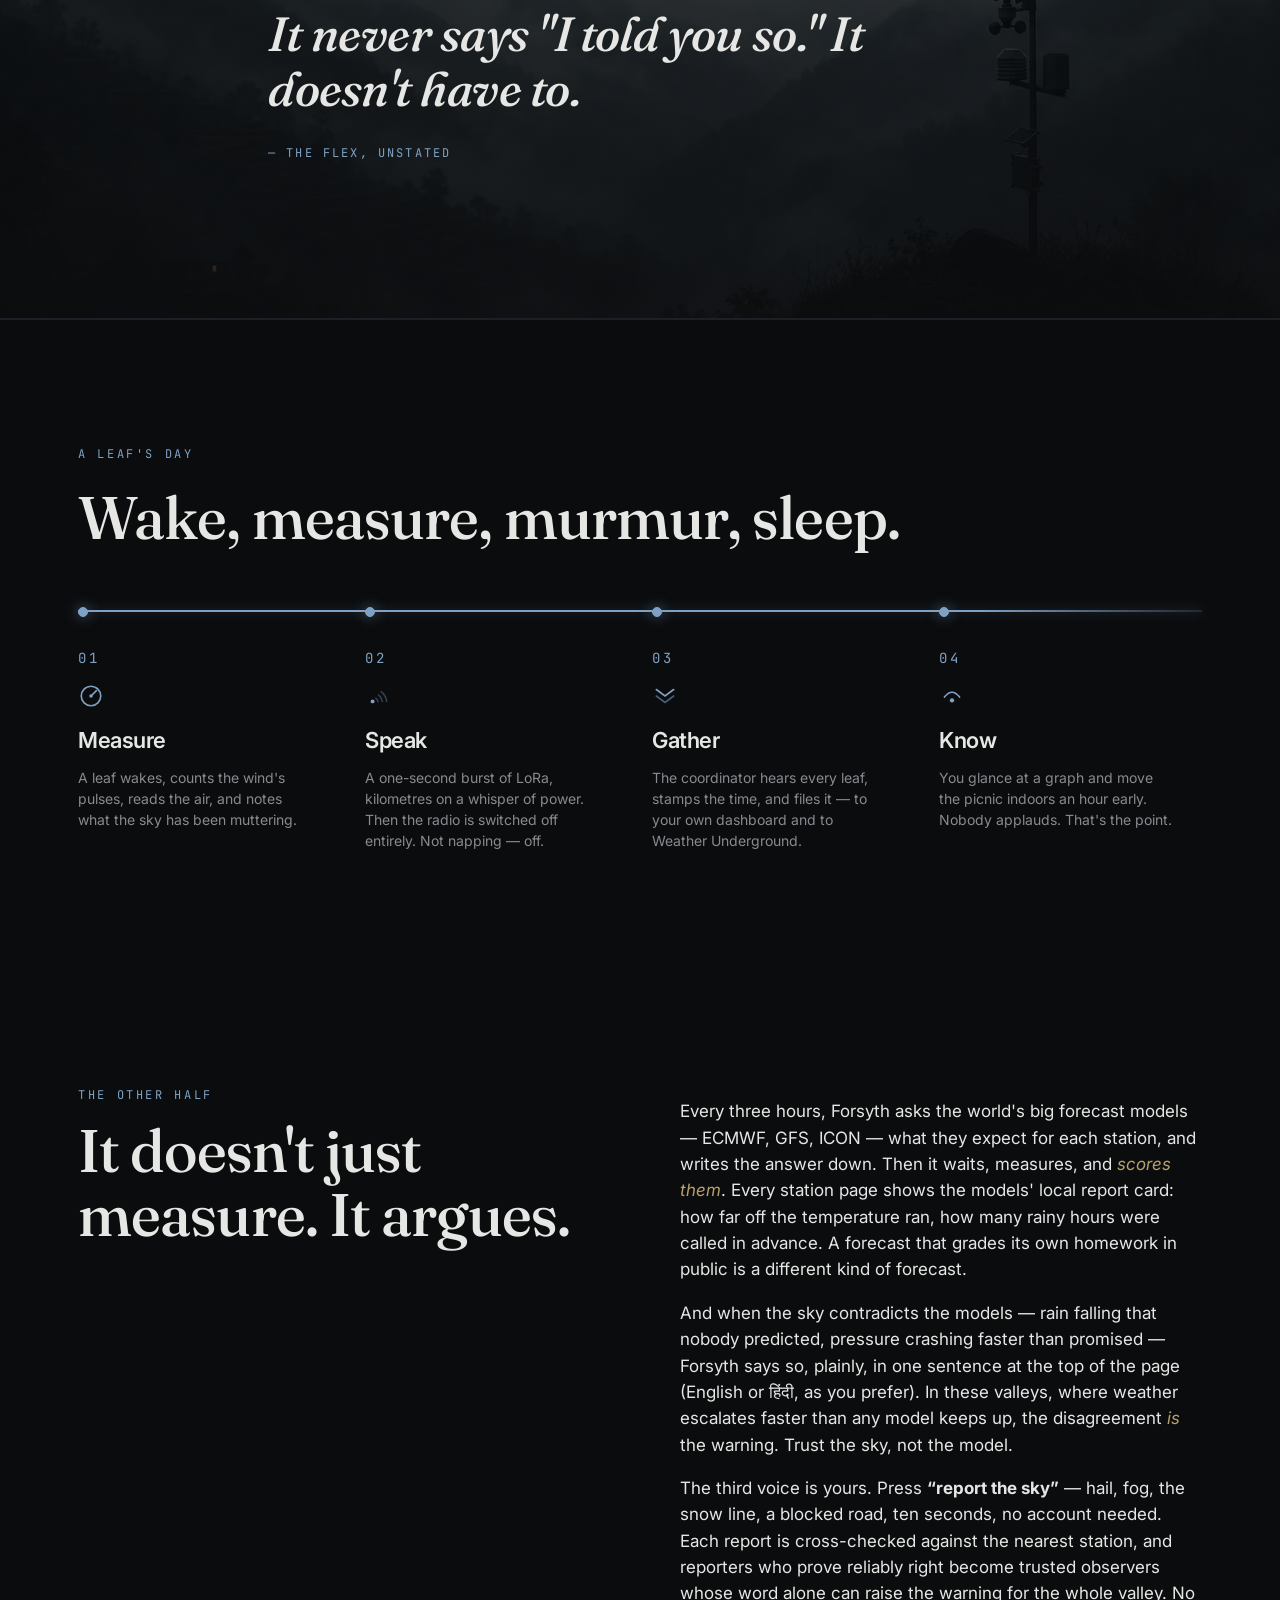
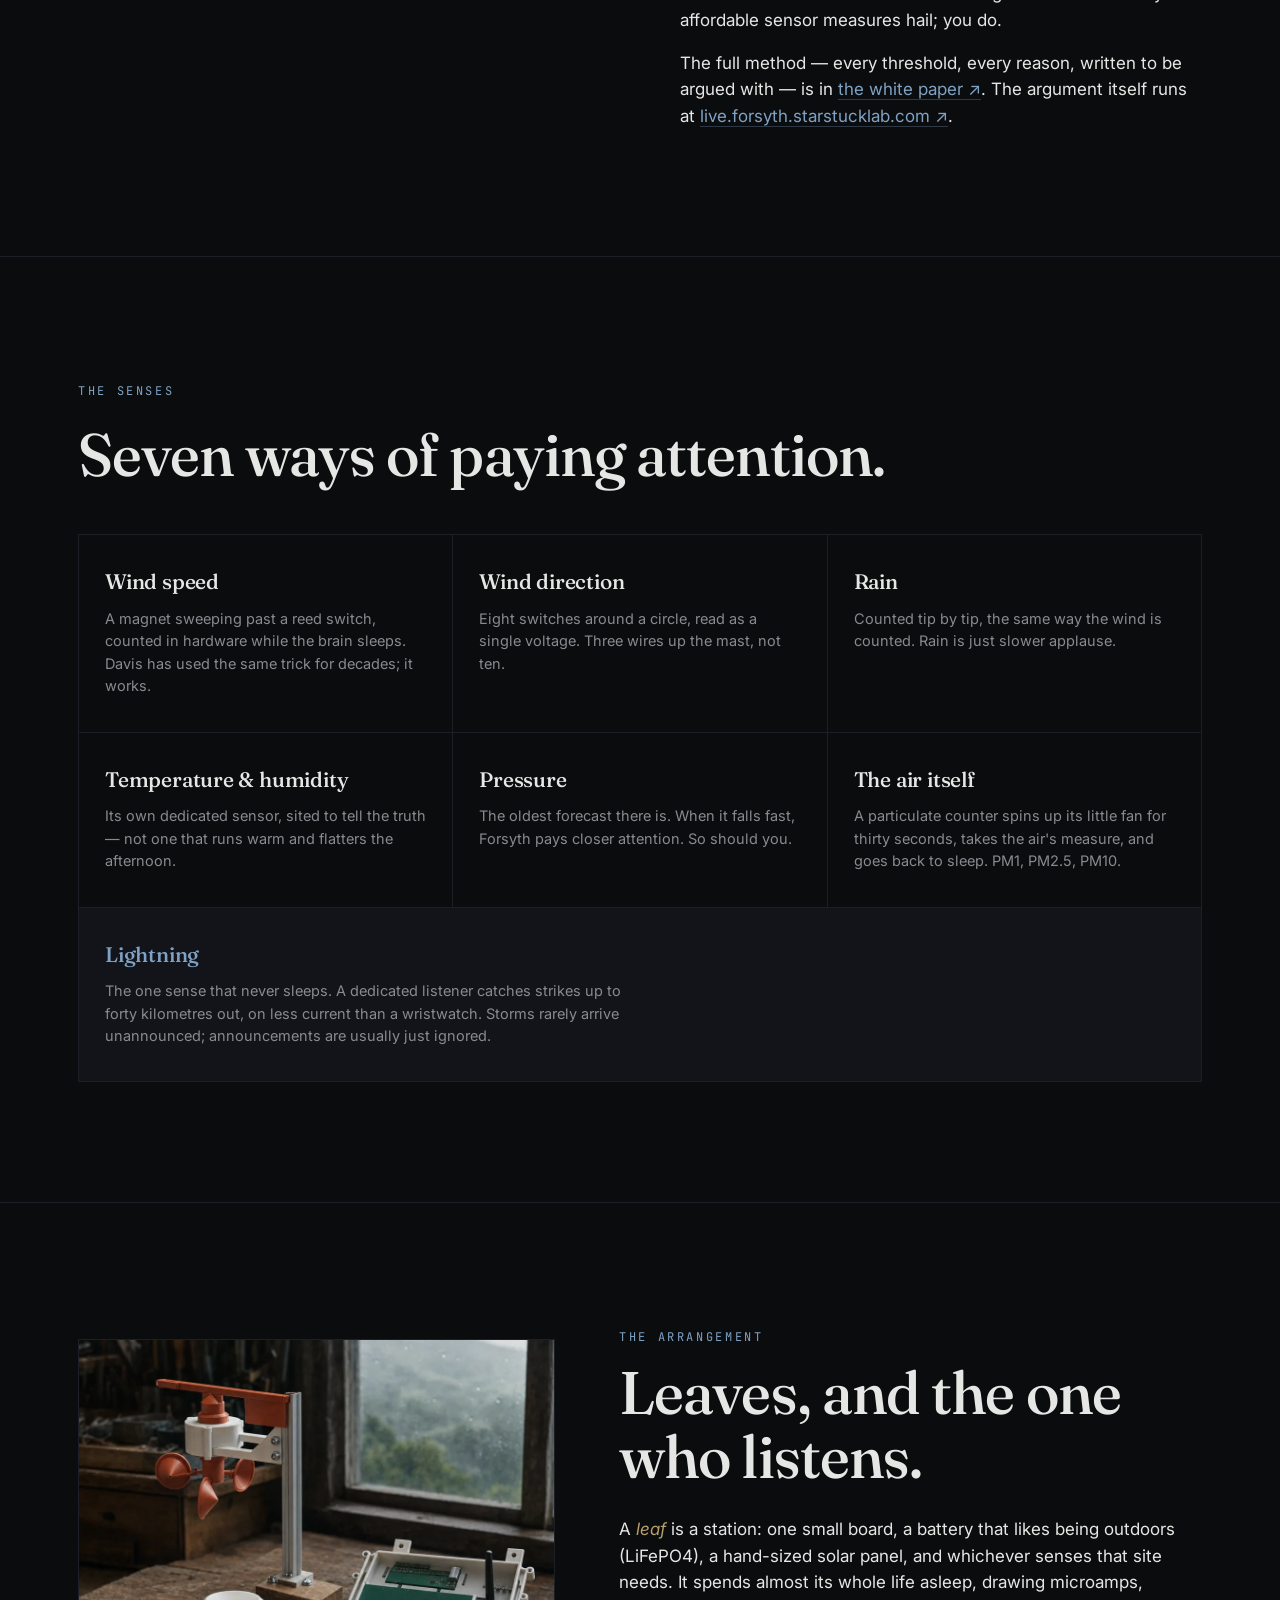
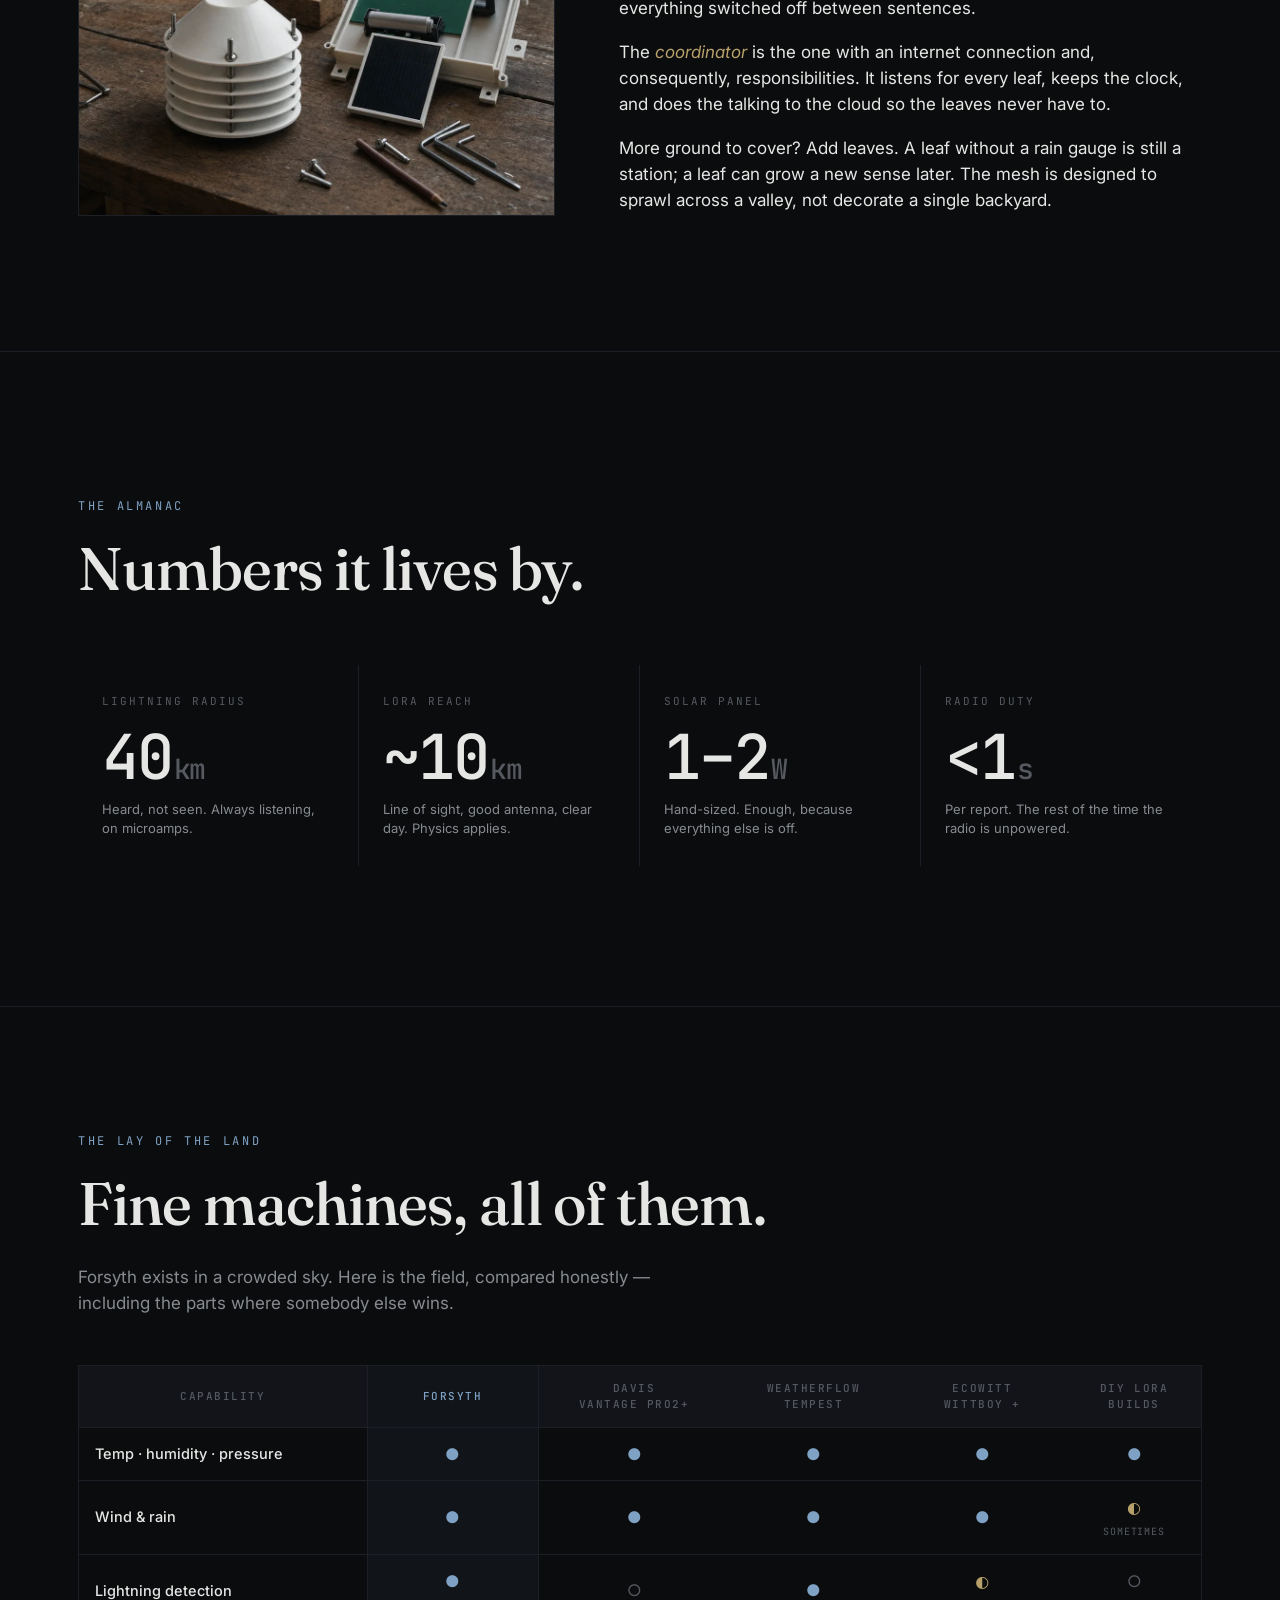
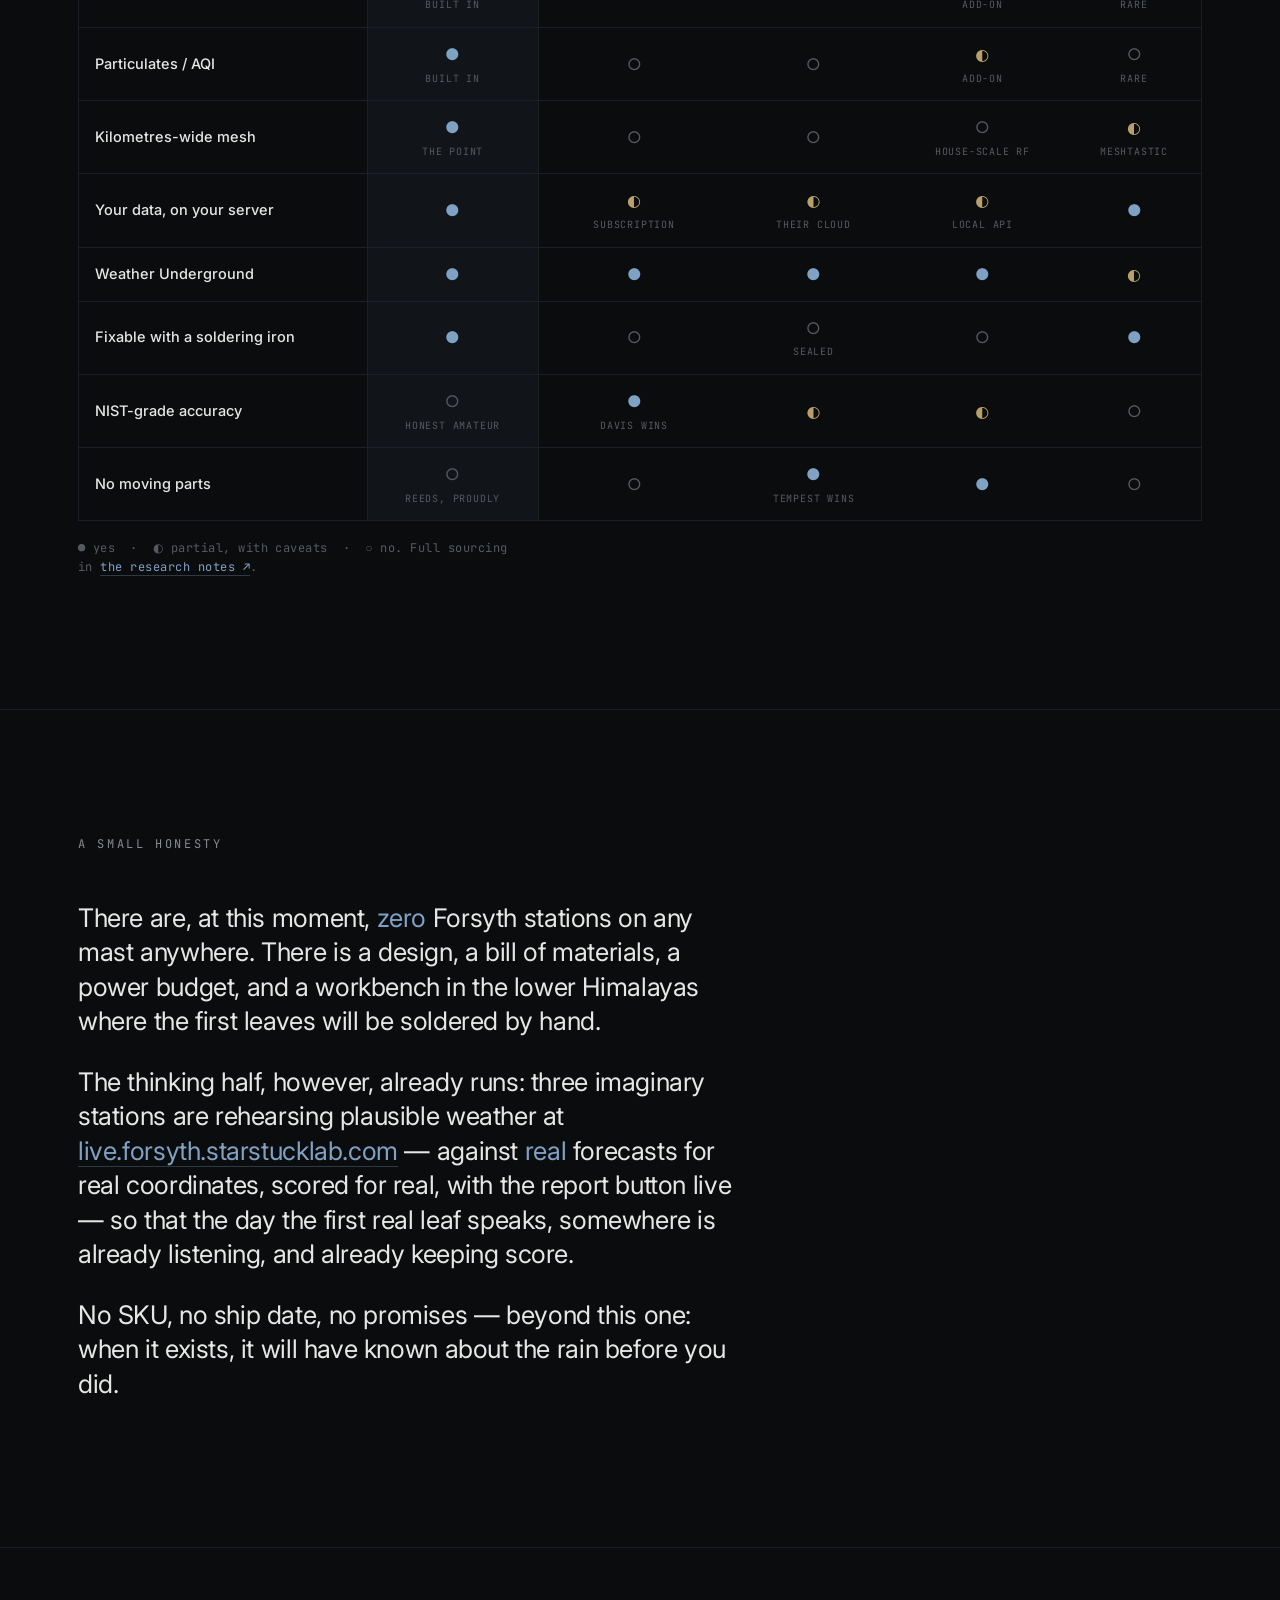
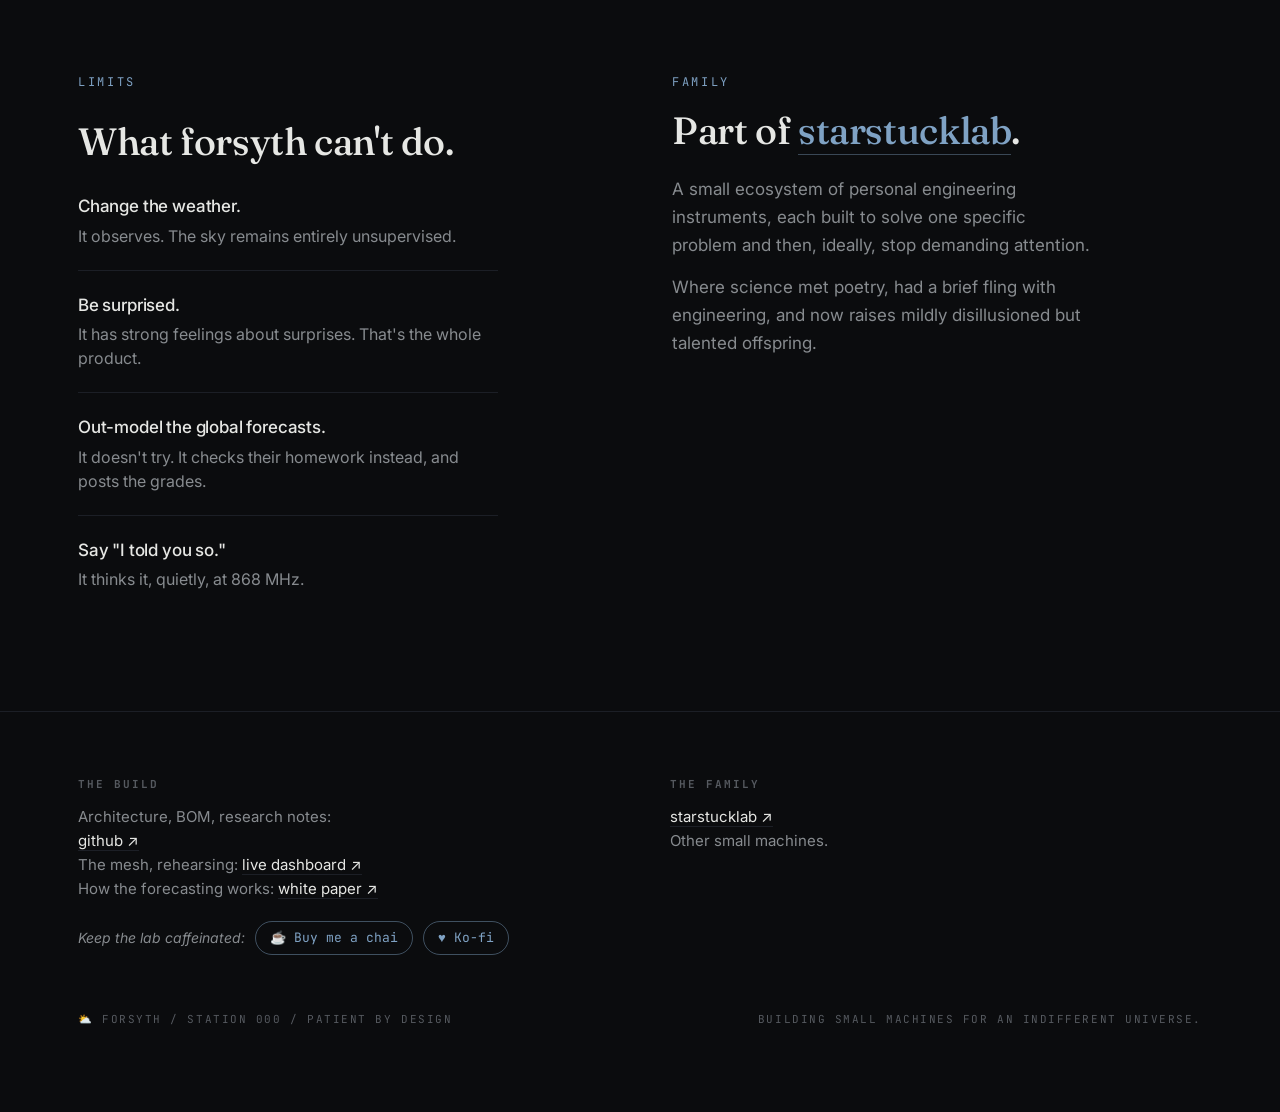
==== commit 7a730831: "Site: imagery of the station we are building, and its wind kit turns - New hero, mobile hero, mood a" ====
--- a/site/index.html
+++ b/site/index.html
@@ -7,7 +7,7 @@
   <meta name="description" content="A solar-powered mesh of small weather stations that talk over LoRa — and a forecast engine that checks the global models against what the valley actually did, in public. A starstucklab project." />
   <meta property="og:title" content="forsyth" />
   <meta property="og:description" content="A scatter of quiet machines that know what the sky is planning. A starstucklab project." />
-  <meta property="og:image" content="https://forsyth.starstucklab.com/assets/hero.webp" />
+  <meta property="og:image" content="https://forsyth.starstucklab.com/assets/hero.webp?v=2" />
   <meta property="og:type" content="website" />
   <meta name="theme-color" content="#0b0c0e" />
 
@@ -16,7 +16,7 @@
   <link href="https://fonts.googleapis.com/css2?family=Fraunces:opsz,wght@9..144,400;9..144,500;9..144,600&family=Inter:wght@400;500;600&family=JetBrains+Mono:wght@400;500&display=swap" rel="stylesheet">
   <link rel="stylesheet" href="assets/kit/tokens.css" />
   <link rel="stylesheet" href="assets/kit/base.css" />
-  <link rel="stylesheet" href="styles.css" />
+  <link rel="stylesheet" href="styles.css?v=3" />
   <link rel="icon" type="image/svg+xml" href="assets/mark.svg" />
   <link rel="icon" type="image/png" sizes="32x32" href="assets/favicon-32.png" />
   <link rel="apple-touch-icon" href="assets/apple-touch-icon.png" />
@@ -42,7 +42,7 @@
 
 <!-- ============ HERO ============ -->
 <section class="hero">
-  <div class="rain" aria-hidden="true"></div>
+  <canvas class="hero-wind" aria-hidden="true"></canvas>
   <div class="hero-inner">
     <div class="hero-eyebrow">
       <span>A weather mesh</span>
@@ -53,25 +53,6 @@
     <p class="hero-tag">A scatter of quiet machines that know what the sky is planning —
       and keep the forecasts honest about it.</p>
     <a class="hero-cta" href="https://live.forsyth.starstucklab.com">watch it live ↗</a>
-  </div>
-
-  <!-- The aneroid: the needle falls first, then — only then — the rain starts. -->
-  <div class="hero-inst" aria-hidden="true">
-    <svg class="baro" viewBox="0 0 120 120" width="132" height="132">
-      <circle class="baro-face" cx="60" cy="60" r="54"/>
-      <circle class="baro-rim" cx="60" cy="60" r="54"/>
-      <g class="baro-ticks"></g>
-      <text class="baro-word" x="24" y="82" text-anchor="middle">STORM</text>
-      <text class="baro-word baro-word-rain" x="34" y="42" text-anchor="middle">RAIN</text>
-      <text class="baro-word" x="60" y="28" text-anchor="middle">CHANGE</text>
-      <text class="baro-word" x="90" y="46" text-anchor="middle">FAIR</text>
-      <g class="baro-needle">
-        <path d="M60 60 L60 17 L57.6 22 L60 60 Z"/>
-        <path d="M60 60 L60 74" stroke-width="1.6"/>
-      </g>
-      <circle class="baro-hub" cx="60" cy="60" r="3.2"/>
-    </svg>
-    <span class="baro-note">the needle moved first</span>
   </div>
 
   <div class="hero-scroll">scroll ↓</div>
@@ -269,7 +250,7 @@
   <div class="wrap">
     <div class="feature-grid">
       <div class="feature-image">
-        <img src="assets/unit.webp" alt="A hand-built forsyth leaf on a workbench: small grey enclosure, solar panel, brass wind vane and anemometer cups, battery cell." loading="lazy" />
+        <img src="assets/unit.webp?v=2" alt="A forsyth leaf before assembly, on a workbench by a rainy window: the wind kit with its orange vane and cups bolted to an offcut of aluminium extrusion, the white louvred screen, and the open core box with its board, battery cell, antenna and small solar panel." loading="lazy" />
       </div>
       <div class="feature-text">
         <span class="kicker">The arrangement</span>
@@ -534,29 +515,9 @@
 
 </div><!-- /.page -->
 
-<!-- ============ THE DOWNPOUR (scroll moment overlay) ============ -->
-<div class="downpour" aria-hidden="true"></div>
-
 <script>
 (function() {
   'use strict';
-  const reduced = window.matchMedia('(prefers-reduced-motion: reduce)').matches;
-
-  // ---------- barometer dial: draw the tick marks ----------
-  const ticks = document.querySelector('.baro-ticks');
-  if (ticks) {
-    let t = '';
-    for (let a = -120; a <= 120; a += 12) {
-      const rad = (a - 90) * Math.PI / 180;
-      const major = (a % 60 === 0);
-      const r1 = major ? 44 : 47, r2 = 50;
-      t += `<line x1="${60 + r1 * Math.cos(rad)}" y1="${60 + r1 * Math.sin(rad)}"
-                  x2="${60 + r2 * Math.cos(rad)}" y2="${60 + r2 * Math.sin(rad)}"
-                  ${major ? 'class="major"' : ''}/>`;
-    }
-    ticks.innerHTML = t;
-  }
-
   // ---------- timeline: light up sequentially when in view ----------
   const tlObs = new IntersectionObserver(function(entries) {
     entries.forEach(function(e) {
@@ -584,24 +545,15 @@
     status.textContent = moods[i];
   }, 9000);
 
-  // ---------- the rain arrives: forsyth's quiet version of a strike ----------
-  // Scrolling into the mood band, the promised rain shows up. The page does
-  // not flash or shake — it just rains a little harder for a moment, and the
-  // station allows itself one small remark.
+  // ---------- one small remark ----------
+  // Scrolling into the mood band, the station allows itself a word.
   const band = document.querySelector('.band.mood');
-  const downpour = document.querySelector('.downpour');
-  if (!band || !downpour) return;
-  let rained = false;
+  if (!band) return;
   const bandObs = new IntersectionObserver(function(entries) {
     entries.forEach(function(e) {
-      if (e.isIntersecting && !rained) {
-        rained = true;
+      if (e.isIntersecting) {
         status.textContent = 'Station 000 · Right again';
         holdUntil = Date.now() + 14000;
-        if (!reduced) {
-          downpour.classList.add('on');
-          setTimeout(function() { downpour.classList.remove('on'); }, 5200);
-        }
         bandObs.disconnect();
       }
     });
@@ -610,5 +562,6 @@
 })();
 </script>
 
+<script src="hero-anim.js?v=3" defer></script>
 </body>
 </html>
--- a/site/styles.css
+++ b/site/styles.css
@@ -167,155 +167,39 @@
   position: relative;
   min-height: 100vh;
   width: 100%;
-  background-image:
-    linear-gradient(180deg,
-      rgba(11,12,14,0.62) 0%,
-      rgba(11,12,14,0.18) 38%,
-      rgba(11,12,14,0.55) 74%,
-      rgba(11,12,14,0.96) 100%),
-    url("assets/hero.webp");
+  background-image: url("assets/hero.webp?v=2");
   background-size: cover;
   background-position: center;
   display: flex;
   align-items: flex-end;
   overflow: hidden;
 }
+/* the shade sits above the photo and the wind canvas, below the words */
+.hero::before {
+  content: "";
+  position: absolute;
+  inset: 0;
+  z-index: 1;
+  pointer-events: none;
+  background: linear-gradient(180deg,
+    rgba(11,12,14,0.62) 0%,
+    rgba(11,12,14,0.18) 38%,
+    rgba(11,12,14,0.55) 74%,
+    rgba(11,12,14,0.96) 100%);
+}
+/* hero-anim.js: the same photo with the vane and cups painted out; it draws them back, moving */
+.hero.wind-on { background-image: url("assets/hero-plate.webp?v=2"); }
+.hero-wind {
+  position: absolute;
+  inset: 0;
+  width: 100%;
+  height: 100%;
+  z-index: 0;
+  pointer-events: none;
+}
 @media (max-width: 700px) {
-  .hero {
-    background-image:
-      linear-gradient(180deg,
-        rgba(11,12,14,0.62) 0%,
-        rgba(11,12,14,0.18) 38%,
-        rgba(11,12,14,0.55) 74%,
-        rgba(11,12,14,0.96) 100%),
-      url("assets/hero-mobile.webp");
-  }
-}
-
-/* fine slanted drizzle — it holds off until the barometer has had its say */
-.hero .rain {
-  position: absolute;
-  inset: -10% -10%;
-  pointer-events: none;
-  background: repeating-linear-gradient(
-    112deg,
-    transparent 0px,
-    transparent 46px,
-    rgba(200,214,226,0.10) 46px,
-    rgba(200,214,226,0.10) 47px
-  );
-  opacity: 0;
-  animation:
-    rain-arrive 5s ease 6.8s forwards,
-    drizzle 26s linear infinite;
-}
-@keyframes rain-arrive { to { opacity: 1; } }
-@keyframes drizzle {
-  from { transform: translate3d(0, -48px, 0); }
-  to   { transform: translate3d(-120px, 48px, 0); }
-}
-@media (prefers-reduced-motion: reduce) {
-  .hero .rain { animation: none; opacity: 1; }
-}
-
-/* ---------- the aneroid (hero instrument) ---------- */
-
-.hero-inst {
-  position: absolute;
-  right: clamp(20px, 5vw, 72px);
-  bottom: 96px;
-  z-index: 3;
-  display: flex;
-  flex-direction: column;
-  align-items: center;
-  gap: 10px;
-}
-@media (max-width: 900px) {
-  .hero-inst { display: none; }  /* small screens: the sky is the show */
-}
-
-.baro { filter: drop-shadow(0 6px 22px rgba(0,0,0,0.55)); }
-.baro-face {
-  fill: rgba(11,12,14,0.72);
-  backdrop-filter: blur(2px);
-}
-.baro-rim {
-  fill: none;
-  stroke: var(--accent-2);
-  stroke-width: 1.6;
-  opacity: 0.85;
-}
-.baro-ticks line { stroke: var(--text-dim); stroke-width: 0.8; }
-.baro-ticks line.major { stroke: var(--text); stroke-width: 1.2; }
-.baro-word {
-  font-family: var(--mono);
-  font-size: 6.5px;
-  letter-spacing: 0.12em;
-  fill: var(--text-dim);
-}
-.baro-word-rain { fill: var(--accent); }
-.baro-needle path { fill: var(--accent-2); stroke: var(--accent-2); }
-.baro-hub { fill: var(--accent-2); }
-
-/* The needle starts on FAIR and, over several unhurried seconds, settles on
-   RAIN — with a small mechanical overshoot. The drizzle starts only after. */
-.baro-needle {
-  transform-origin: 60px 60px;
-  transform: rotate(58deg);
-  animation: baro-fall 6.5s cubic-bezier(0.55, 0.02, 0.35, 1) 1.4s forwards;
-}
-@keyframes baro-fall {
-  0%   { transform: rotate(58deg); }
-  78%  { transform: rotate(-52deg); }
-  88%  { transform: rotate(-45deg); }
-  100% { transform: rotate(-49deg); }
-}
-
-.baro-note {
-  font-family: var(--mono);
-  font-size: 10px;
-  letter-spacing: 0.22em;
-  text-transform: uppercase;
-  color: var(--text-dim);
-  opacity: 0;
-  animation: baro-note-in 1.6s ease 8.2s forwards;
-  text-shadow: 0 1px 8px rgba(0,0,0,0.7);
-}
-@keyframes baro-note-in { to { opacity: 1; } }
-
-@media (prefers-reduced-motion: reduce) {
-  .baro-needle { animation: none; transform: rotate(-49deg); }
-  .baro-note { animation: none; opacity: 1; }
-}
-
-/* ---------- the downpour (scroll moment) ---------- */
-/* forsyth's version of jigawatt's lightning strike: no flash, no shake —
-   the promised rain simply arrives, harder, for about five seconds. */
-.downpour {
-  position: fixed;
-  inset: -12% -12%;
-  pointer-events: none;
-  z-index: 40;
-  background:
-    repeating-linear-gradient(112deg,
-      transparent 0px, transparent 14px,
-      rgba(200,214,226,0.13) 14px, rgba(200,214,226,0.13) 15px),
-    repeating-linear-gradient(112deg,
-      transparent 0px, transparent 31px,
-      rgba(200,214,226,0.08) 31px, rgba(200,214,226,0.08) 33px);
-  opacity: 0;
-  transition: opacity 1.4s ease;
-}
-.downpour.on {
-  opacity: 1;
-  animation: downpour-fall 0.9s linear infinite;
-}
-@keyframes downpour-fall {
-  from { transform: translate3d(0, -60px, 0); }
-  to   { transform: translate3d(-46px, 60px, 0); }
-}
-@media (prefers-reduced-motion: reduce) {
-  .downpour { display: none !important; }
+  .hero { background-image: url("assets/hero-mobile.webp?v=2"); }
+  .hero.wind-on { background-image: url("assets/hero-mobile-plate.webp?v=2"); }
 }
 
 .hero-inner {
@@ -329,9 +213,11 @@
 
 .hero-eyebrow {
   font-family: var(--mono);
-  font-size: 12px;
+  font-size: 13px;
+  font-weight: 500;
   letter-spacing: 0.22em;
-  color: var(--accent);
+  color: #ece3cf;   /* parchment: the slate accent sank into the storm clouds */
+  text-shadow: 0 1px 2px rgba(0,0,0,0.7), 0 0 18px rgba(11,12,14,0.75);
   text-transform: uppercase;
   margin-bottom: 24px;
   display: flex;
@@ -339,7 +225,7 @@
   align-items: center;
   flex-wrap: wrap;
 }
-.hero-eyebrow .sep { color: var(--text-mute); }
+.hero-eyebrow .sep { color: var(--accent-2); }
 
 .hero h1 {
   font-family: var(--serif);
@@ -425,7 +311,7 @@
 .band.mood {
   background-image:
     linear-gradient(180deg, rgba(11,12,14,0.55), rgba(11,12,14,0.88)),
-    url("assets/mood.webp");
+    url("assets/mood.webp?v=2");
   background-size: cover;
   background-position: center;
   border-top: 1px solid var(--border-2);
